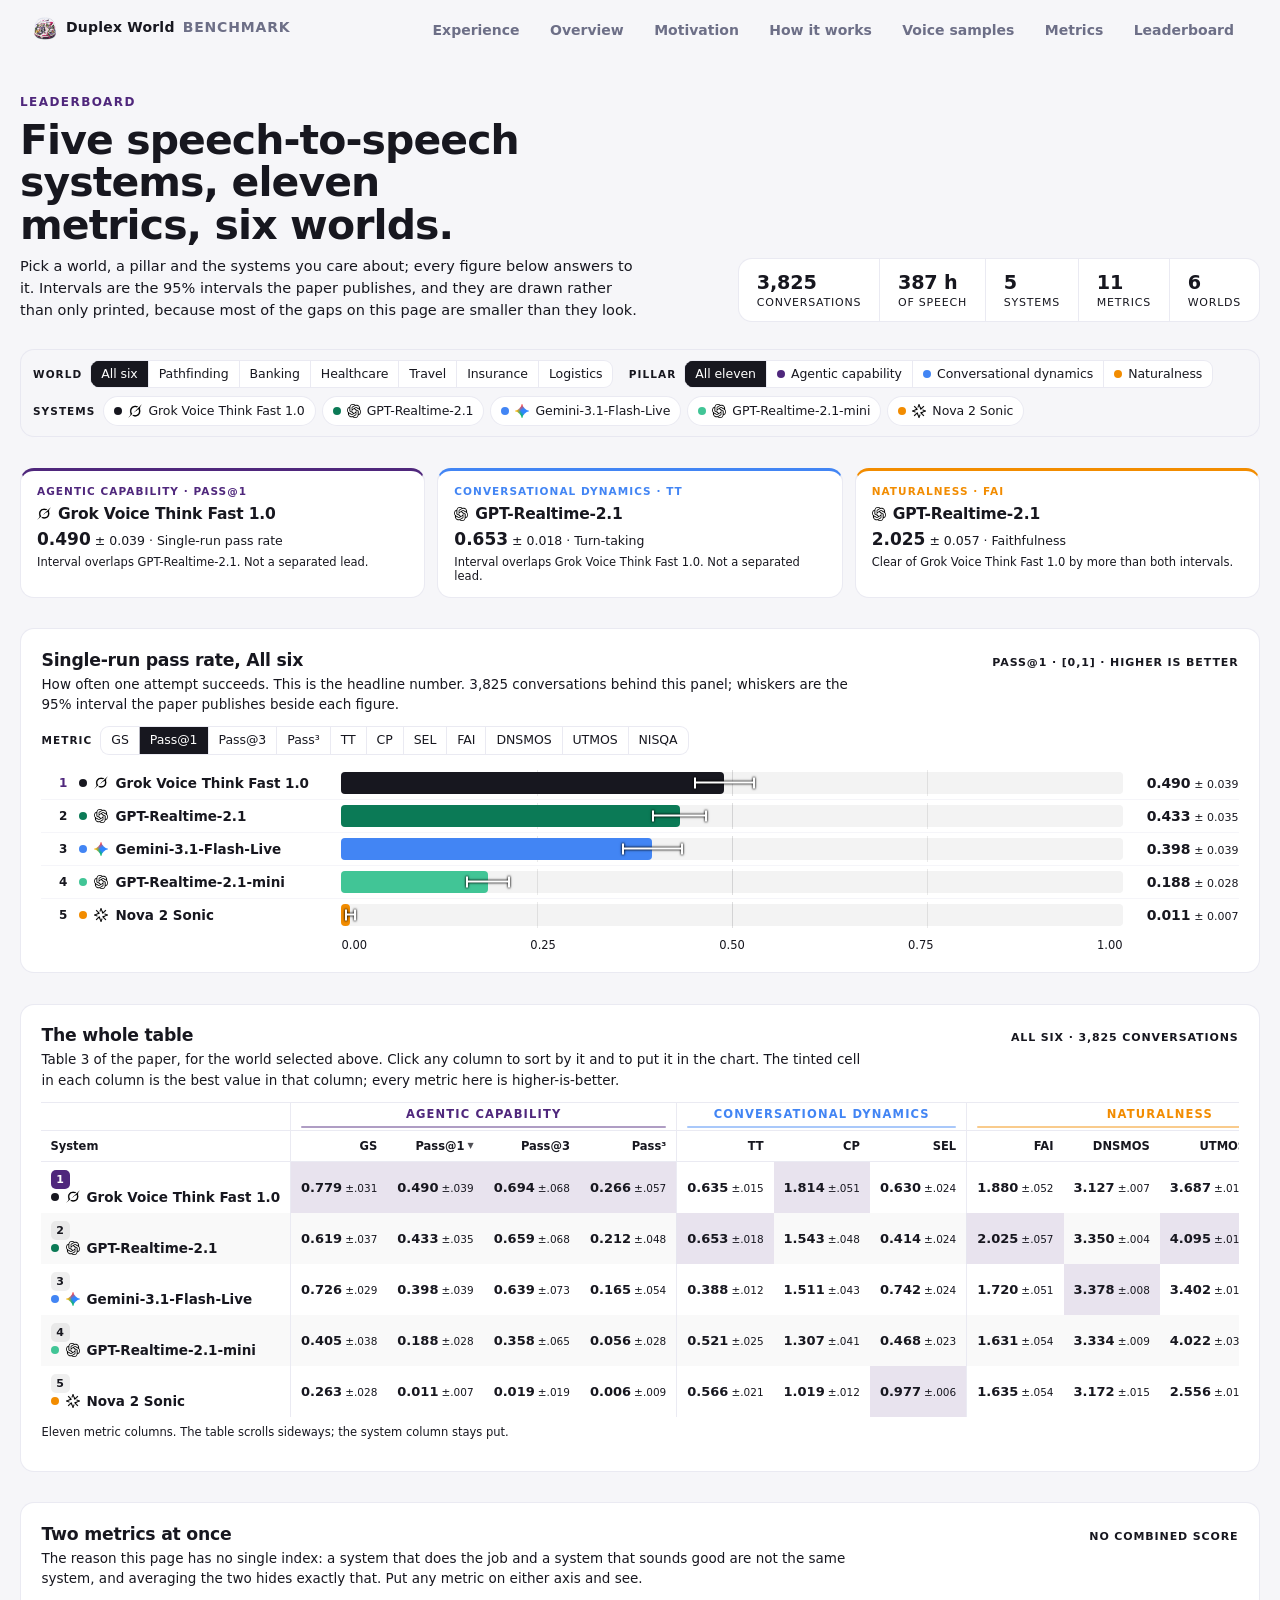
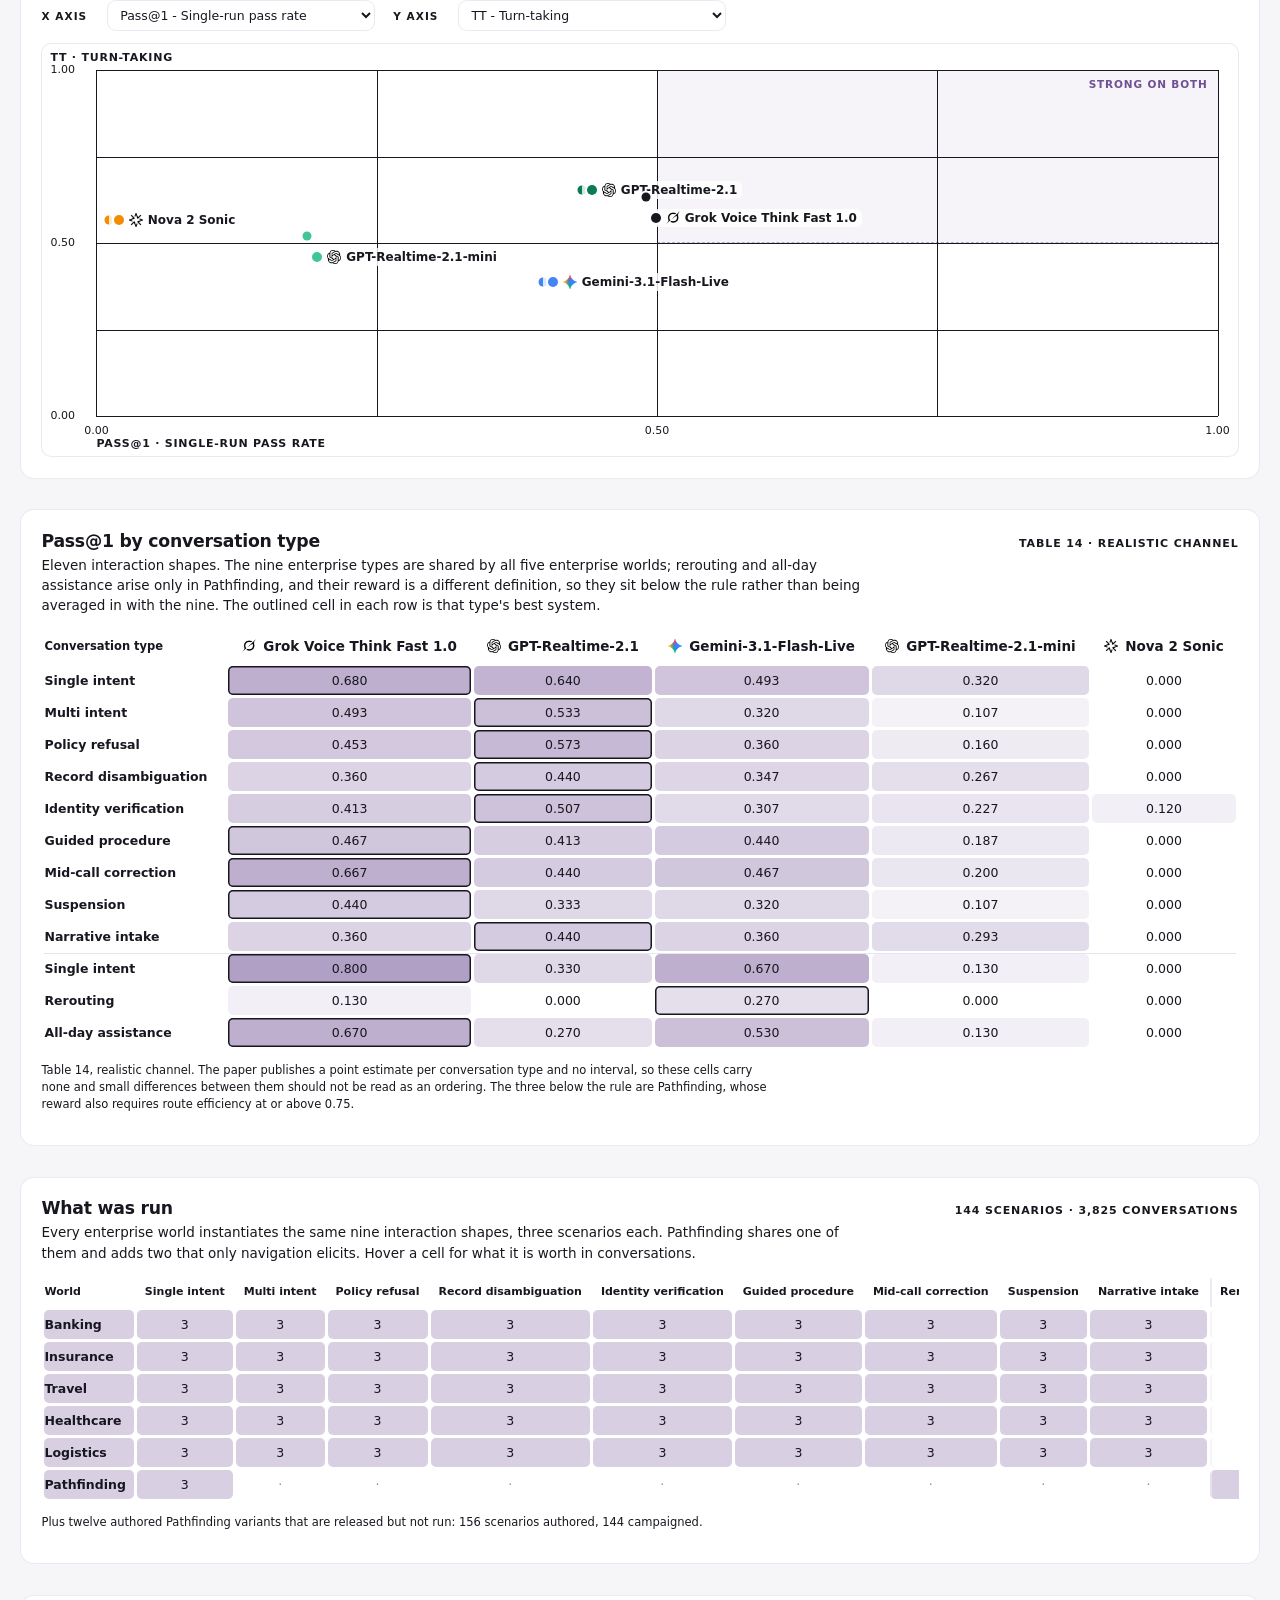
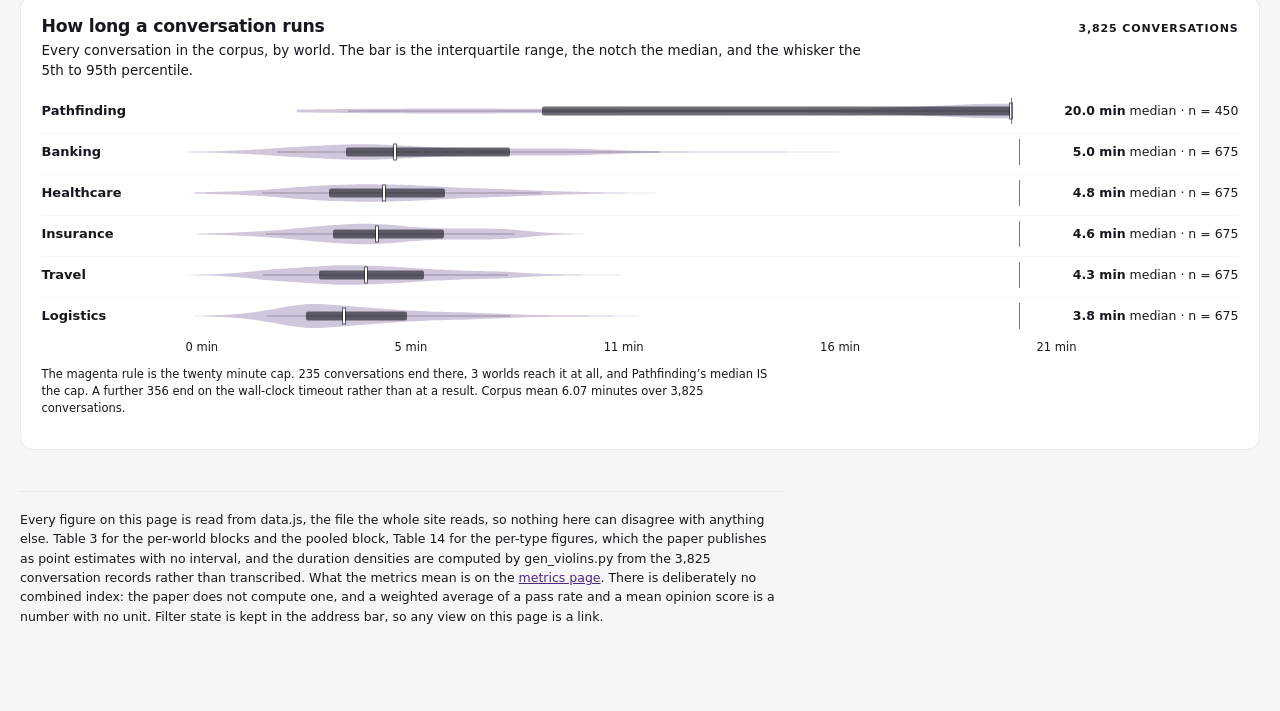
==== leaderboard.html @ eeaeea9d "Add the leaderboard and the motivation page, retire results The leaderboard replaces the results pag" ====
<!doctype html>
<html lang="en" data-theme="light">
<head>
<meta charset="utf-8">
<meta name="viewport" content="width=device-width,initial-scale=1,viewport-fit=cover">
<title>Leaderboard - DuplexWorld</title>
<meta name="description" content="Five commercial speech-to-speech systems across eleven metrics and six worlds, filterable by world, by metric pillar and by system. Every figure is Table 3 of the DuplexWorld paper.">
<link rel="icon" href="img/favicon.svg" type="image/svg+xml">
<link rel="icon" href="img/icon-32.png" sizes="32x32" type="image/png">
<link rel="apple-touch-icon" href="img/icon-180.png">
<link rel="manifest" href="site.webmanifest">
<meta name="theme-color" content="#17171f">
<meta property="og:type" content="website">
<meta property="og:site_name" content="DuplexWorld">
<meta property="og:title" content="Leaderboard - DuplexWorld">
<meta property="og:description" content="Five speech-to-speech systems, eleven metrics, six worlds. Filter by world, pillar and system.">
<meta property="og:image" content="img/og-card.png">
<meta name="twitter:card" content="summary_large_image">
<meta name="twitter:image" content="img/og-card.png">
<link rel="stylesheet" href="world.css">
<link rel="stylesheet" href="alt-split.css">
<style>
/* THIS PAGE ONLY.
   =====================================================================================
   Every other page on this site is a scroll flight: it decides what you look at and in
   what order, because it is making an argument. A leaderboard is the opposite job. The
   reader arrives with a question - which system is best at the thing I care about, in the
   world I care about - and the page's whole job is to let them ask it and get out.

   So: no film, no pinned panels, no scroll-driven anything. An ordinary document, one
   control strip, and four figures that all answer to it.

   The visual language is a hairline-and-surface one rather than the flight pages' full
   bleed: every figure sits in its own bordered card on the page ground, numbers are
   tabular throughout, and rules are 1px at low alpha. Colours and type come from the
   shared tokens, so it cannot drift from the rest of the site, and every number comes from
   data.js, which is the file the results page reads. There is no second copy of Table 3. */

body.fw-lb { margin: 0; background: var(--bg-base); color: var(--ink); }
.lb {
  --lb-hair: color-mix(in srgb, var(--line) 78%, transparent);
  --lb-surf: var(--paper);
  --lb-r: 14px;
  max-width: min(1600px, calc(100vw - 40px));
  margin: 0 auto;
  padding: calc(var(--topbar-h, 64px) + clamp(18px, 3.4vh, 40px)) 0 clamp(40px, 8vh, 96px);
  box-sizing: border-box;
  font-variant-numeric: tabular-nums;
}
.lb-sec { margin-top: clamp(22px, 3.4vh, 40px); }

/* ---------------------------------------------------------------- masthead */
.lb-mast { display: grid; grid-template-columns: minmax(0, 1fr) auto; gap: clamp(20px, 3vw, 56px); align-items: end; }
.lb-eyebrow {
  font-size: 12px; font-weight: 700; letter-spacing: .12em; text-transform: uppercase;
  color: var(--accent); margin: 0 0 10px;
}
.lb h1 {
  margin: 0 0 10px; font-size: clamp(28px, 3.2vw, 46px); line-height: 1.04;
  letter-spacing: -0.022em; text-wrap: balance;
}
.lb-sub { margin: 0; max-width: 68ch; color: var(--ink-2); font-size: clamp(14.5px, 1vw, 16.5px); line-height: 1.5; }
/* The corpus, stated once, in the shape a spec sheet states it. It is the first thing a
   reader wants to know about a leaderboard and the last thing they should have to hunt for. */
.lb-stats { display: flex; gap: 0; border: 1px solid var(--lb-hair); border-radius: var(--lb-r);
  background: var(--lb-surf); overflow: hidden; }
.lb-stat { padding: 12px clamp(14px, 1.4vw, 22px); min-width: 0; }
.lb-stat + .lb-stat { border-left: 1px solid var(--lb-hair); }
.lb-stat b { display: block; font-size: clamp(17px, 1.5vw, 22px); font-weight: 700; letter-spacing: -0.01em; }
.lb-stat span { display: block; margin-top: 2px; font-size: 11px; letter-spacing: .07em;
  text-transform: uppercase; color: var(--ink-3); white-space: nowrap; }

/* ---------------------------------------------------------------- the control strip */
.lb-bar {
  position: sticky; top: var(--topbar-h, 64px); z-index: 20;
  margin: clamp(18px, 3vh, 30px) 0 0;
  padding: 10px 12px;
  background: color-mix(in srgb, var(--bg-base) 92%, transparent);
  backdrop-filter: saturate(1.4) blur(10px);
  -webkit-backdrop-filter: saturate(1.4) blur(10px);
  border: 1px solid var(--lb-hair); border-radius: var(--lb-r);
  display: flex; flex-wrap: wrap; gap: 8px clamp(10px, 1.2vw, 20px); align-items: center;
}
.lb-grp { display: flex; align-items: center; gap: 6px; flex-wrap: wrap; min-width: 0; }
.lb-k {
  font-size: 10.5px; font-weight: 700; letter-spacing: .1em; text-transform: uppercase;
  color: var(--ink-3); white-space: nowrap; padding-right: 2px;
}
/* A SEGMENTED control, not loose pills. The options in a group are mutually exclusive, and
   a row of separate rounded pills says the opposite - it says any number of them can be on
   at once, which is exactly what the system group beside them does mean. One shared track
   with hairline dividers keeps the two kinds of control visibly different. */
.lb-seg { display: inline-flex; border: 1px solid var(--lb-hair); border-radius: 9px;
  background: var(--lb-surf); overflow: hidden; }
.lb-seg .lb-chip { border: 0; border-radius: 0; background: none; }
.lb-seg .lb-chip + .lb-chip { border-left: 1px solid var(--lb-hair); }
.lb-chip {
  font: inherit; font-size: 12.5px; line-height: 1; letter-spacing: -0.005em;
  padding: 7px 10px; cursor: pointer;
  border: 1px solid var(--lb-hair); border-radius: 999px;
  background: var(--lb-surf); color: var(--ink-2);
  display: inline-flex; align-items: center; gap: 6px; white-space: nowrap;
  transition: background .12s, color .12s, border-color .12s;
}
.lb-chip:hover { color: var(--ink); background: color-mix(in srgb, var(--accent) 7%, var(--lb-surf)); }
.lb-chip:focus-visible { outline: 2px solid var(--accent); outline-offset: 1px; z-index: 1; }
.lb-chip.is-on { background: var(--ink); color: #fff; }
.lb-seg .lb-chip.is-on { box-shadow: inset 0 0 0 1px var(--ink); }
/* A system chip that is switched OFF is excluded from every figure on the page, so it says
   so: struck through rather than merely pale. Pale alone read as disabled, and a reader
   cannot tell a control they may not use from one they have already used. */
.lb-chip.is-off { opacity: .45; text-decoration: line-through; }
/* EVERY vendor mark on this page, wherever it appears. Written twice as a list of the
   places a mark is used, and both times it missed one - a 110px OpenAI logo beside a 20px
   bar, then the same logo over the scatter plot. The only images inside `.lb` are vendor
   marks, so the rule matches them all and cannot fall behind the markup again. */
.lb img { width: 14px; height: 14px; object-fit: contain; flex: 0 0 auto; }
.lb-dot { width: 8px; height: 8px; border-radius: 50%; flex: 0 0 auto; }
.lb-sel {
  font: inherit; font-size: 12.5px; padding: 6px 8px; border-radius: 9px;
  border: 1px solid var(--lb-hair); background: var(--lb-surf); color: var(--ink);
}
.lb-sel:focus-visible { outline: 2px solid var(--accent); outline-offset: 1px; }

/* ---------------------------------------------------------------- cards */
.lb-card {
  border: 1px solid var(--lb-hair); border-radius: var(--lb-r); background: var(--lb-surf);
  padding: clamp(14px, 1.6vw, 22px);
}
.lb-head { display: flex; align-items: baseline; justify-content: space-between; gap: 16px; flex-wrap: wrap; margin-bottom: 4px; }
.lb h2 { margin: 0; font-size: clamp(16px, 1.35vw, 21px); letter-spacing: -0.014em; }
.lb-tag { font-size: 11px; font-weight: 700; letter-spacing: .08em; text-transform: uppercase; color: var(--ink-3); }
.lb-note { margin: 0 0 12px; color: var(--ink-2); font-size: 13.5px; line-height: 1.5; max-width: 96ch; }

/* ---------------------------------------------------------------- the three leaders */
.lb-leads { display: grid; grid-template-columns: repeat(auto-fit, minmax(240px, 1fr)); gap: 12px; }
.lb-lead { border: 1px solid var(--lb-hair); border-radius: var(--lb-r); background: var(--lb-surf);
  padding: 14px 16px; border-top: 3px solid var(--lb-tint, var(--accent)); }
.lb-lead-k { font-size: 10.5px; font-weight: 700; letter-spacing: .1em; text-transform: uppercase; color: var(--lb-tint, var(--ink-3)); }
.lb-lead-n { display: flex; align-items: center; gap: 7px; margin-top: 8px; font-size: 15.5px; font-weight: 700; letter-spacing: -0.012em; }
.lb-lead-v { margin-top: 6px; font-size: 12.5px; color: var(--ink-2); }
.lb-lead-v b { font-size: 17px; color: var(--ink); }
.lb-lead-tie { margin-top: 6px; font-size: 11.5px; color: var(--ink-3); }

/* ---------------------------------------------------------------- the headline chart */
.lb-bars { display: flex; flex-direction: column; margin-top: 12px; position: relative; }
.lb-row { display: grid; grid-template-columns: 26px minmax(150px, 250px) 1fr minmax(104px, auto);
  gap: 12px; align-items: center; padding: 5px 0; position: relative; }
.lb-row + .lb-row { border-top: 1px solid color-mix(in srgb, var(--line) 40%, transparent); }
.lb-rk { font-size: 12px; font-weight: 700; color: var(--ink-3); text-align: right; }
.lb-row.is-first .lb-rk { color: var(--accent); }
.lb-name { display: flex; align-items: center; gap: 7px; font-size: 13.5px; font-weight: 600; min-width: 0; }
.lb-name span { overflow: hidden; text-overflow: ellipsis; white-space: nowrap; }
.lb-track { position: relative; height: 22px; border-radius: 4px;
  background: color-mix(in srgb, var(--ink) 5%, transparent); overflow: visible; }
/* Quarter gridlines behind the bars. A bar chart with no rule behind it is read by its
   labels alone, and the axis under it is five viewport-widths from the shortest bar. */
.lb-track::before, .lb-track::after {
  content: ''; position: absolute; top: -2px; bottom: -2px; width: 1px;
  background: color-mix(in srgb, var(--ink) 9%, transparent);
}
.lb-track::before { left: 25%; }
.lb-track::after { left: 75%; }
.lb-mid { position: absolute; top: -2px; bottom: -2px; left: 50%; width: 1px;
  background: color-mix(in srgb, var(--ink) 14%, transparent); }
.lb-fill { position: absolute; inset: 0 auto 0 0; border-radius: 4px;
  transition: width .32s cubic-bezier(.3,.7,.3,1); }
/* The interval, drawn as a whisker over the end of the bar rather than printed beside it.
   A number with a plus-or-minus after it is read as one number; a bar that visibly overlaps
   its neighbour's whisker is read as the tie it is.
   The whisker straddles the bar end, so half of it lands on the fill and half on the empty
   track, and one flat colour cannot be seen against both: mid-grey vanished into the black
   Grok bar at one end and into the pale track at the other. `difference` was the next
   attempt and it works, but it inverts hue as well as value - pink over the green bar,
   orange over the blue one, which reads as a fourth colour on a page where colour already
   means which system. White with a hard dark edge instead. */
.lb-ci { position: absolute; top: 50%; height: 11px; z-index: 2; transform: translateY(-50%);
  border-left: 2px solid #fff; border-right: 2px solid #fff;
  filter: drop-shadow(0 0 .8px rgba(0,0,0,.92)) drop-shadow(0 0 .8px rgba(0,0,0,.5)); }
.lb-ci::before { content: ''; position: absolute; top: 50%; left: 0; right: 0; height: 2px;
  background: #fff; transform: translateY(-50%); }
.lb-val { font-size: 14px; font-weight: 700; text-align: right; letter-spacing: -0.01em; }
.lb-val small { font-weight: 500; color: var(--ink-3); font-size: 11px; margin-left: 4px; letter-spacing: 0; }
.lb-axis { display: grid; grid-template-columns: 26px minmax(150px, 250px) 1fr minmax(104px, auto);
  gap: 12px; color: var(--ink-3); font-size: 11.5px; margin-top: 7px; }
.lb-axis-t { grid-column: 3; display: flex; justify-content: space-between; }

/* ---------------------------------------------------------------- the table */
.lb-tblwrap { overflow-x: auto; margin-top: 12px; border-top: 1px solid var(--lb-hair); }
table.lb-tbl { border-collapse: separate; border-spacing: 0; width: 100%; font-size: 13px; }
.lb-tbl th, .lb-tbl td { padding: 8px 10px; text-align: right; white-space: nowrap; }
/* The system column stays put while the eleven metrics scroll under it. Without this the
   reader loses which row they are reading four columns in, which on an eleven-column table
   is most of it. */
.lb-tbl th:first-child, .lb-tbl td:first-child {
  text-align: left; position: sticky; left: 0; background: var(--lb-surf); z-index: 2;
  box-shadow: 1px 0 0 var(--lb-hair);
}
/* The head is NOT sticky. It would have to stick below the topbar and the filter strip,
   and the filter strip's height changes with the window - two sticky things measured
   against a third that moves. The table is five rows: the head is on screen for all of
   them anyway, and the column that genuinely needs pinning is the system name, which is
   pinned horizontally above. */
.lb-tbl thead th { background: var(--lb-surf);
  border-bottom: 1px solid var(--lb-hair); font-size: 11.5px; font-weight: 700; }
.lb-grouphead th {
  font-size: 10.5px; letter-spacing: .1em; text-transform: uppercase; font-weight: 700;
  padding: 4px 10px 2px; text-align: center; border-bottom: 0;
}
.lb-grouphead th span { display: block; height: 2px; border-radius: 2px; margin-top: 5px; }
.lb-tbl tbody tr:nth-child(even) td { background: color-mix(in srgb, var(--ink) 2.5%, transparent); }
.lb-tbl tbody tr:nth-child(even) td:first-child { background: color-mix(in srgb, var(--ink) 2.5%, var(--lb-surf)); }
.lb-tbl tbody tr:hover td { background: color-mix(in srgb, var(--accent) 7%, transparent); }
.lb-tbl tbody tr:hover td:first-child { background: color-mix(in srgb, var(--accent) 7%, var(--lb-surf)); }
/* A hairline where one pillar ends and the next begins. Eleven columns of numbers with no
   break in them is one block, and the three pillars are the whole organising idea. */
td.lb-edge, th.lb-edge { border-left: 1px solid var(--lb-hair); }
.lb-sort {
  font: inherit; font-size: 11.5px; font-weight: 700; background: none; border: 0; padding: 0;
  cursor: pointer; color: var(--ink-2); display: inline-flex; align-items: center; gap: 3px;
}
.lb-sort:hover { color: var(--ink); }
.lb-sort:focus-visible { outline: 2px solid var(--accent); outline-offset: 2px; }
.lb-sort.is-sorted { color: var(--ink); }
.lb-sort .lb-arr { font-size: 8px; opacity: .75; }
.lb-cell b { font-weight: 600; }
.lb-cell i { font-style: normal; color: var(--ink-3); font-size: 10.5px; margin-left: 3px; }
/* Best in column. A tint, not a bold: eleven bolded cells scattered through a table read as
   emphasis rather than as a ranking, and three of the five systems lead at least one column. */
td.is-best { background: color-mix(in srgb, var(--accent) 13%, transparent) !important; }
td.is-best b { font-weight: 700; }
.lb-rk-cell { display: inline-flex; align-items: center; justify-content: center;
  width: 19px; height: 19px; border-radius: 5px; margin-right: 9px; font-size: 11px; font-weight: 700;
  background: color-mix(in srgb, var(--ink) 7%, transparent); color: var(--ink-2); }
tr.is-first .lb-rk-cell { background: var(--accent); color: #fff; }
.lb-scrollhint { font-size: 11.5px; color: var(--ink-3); margin-top: 8px; }

/* ---------------------------------------------------------------- the trade-off plot */
.lb-plotwrap { margin-top: 12px; }
.lb-plot { position: relative; border: 1px solid var(--lb-hair); border-radius: 10px;
  background: var(--lb-surf); height: clamp(330px, 46vh, 470px); overflow: hidden; }
/* The corner both metrics agree is good. Named rather than merely tinted, because a tinted
   corner with no label is decoration and a reader is entitled to know which way is up. */
.lb-quad { position: absolute; background: color-mix(in srgb, var(--accent) 5%, transparent);
  border-left: 1px dashed color-mix(in srgb, var(--accent) 35%, transparent);
  border-bottom: 1px dashed color-mix(in srgb, var(--accent) 35%, transparent); }
.lb-quad-l { position: absolute; font-size: 10.5px; font-weight: 700; letter-spacing: .08em;
  text-transform: uppercase; color: color-mix(in srgb, var(--accent) 80%, transparent); }
.lb-pt { position: absolute; transform: translate(0, -50%); display: flex; align-items: center; gap: 5px;
  font-size: 12px; font-weight: 600; white-space: nowrap; padding: 2px 5px; border-radius: 6px;
  background: color-mix(in srgb, var(--lb-surf) 82%, transparent); }
.lb-pt .lb-dot { width: 10px; height: 10px; box-shadow: 0 0 0 2px var(--lb-surf); }
.lb-gridline { position: absolute; border-color: color-mix(in srgb, var(--ink) 8%, transparent); }
.lb-axlab { position: absolute; color: var(--ink-3); font-size: 11px; }
.lb-axname { position: absolute; color: var(--ink-2); font-size: 11px; font-weight: 700;
  letter-spacing: .07em; text-transform: uppercase; }

/* ---------------------------------------------------------------- by conversation type */
.lb-heat { overflow-x: auto; margin-top: 12px; }
table.lb-ht { border-collapse: separate; border-spacing: 3px; font-size: 12.5px; width: 100%; }
.lb-ht th, .lb-ht td { padding: 7px 8px; text-align: center; white-space: nowrap; }
.lb-ht th:first-child, .lb-ht td:first-child { text-align: left; font-weight: 600; padding-left: 0; }
.lb-ht thead th { font-size: 11.5px; color: var(--ink-2); font-weight: 700; padding-bottom: 9px; }
.lb-ht td { border-radius: 5px; }
.lb-ht td.is-rowbest { box-shadow: inset 0 0 0 1.5px var(--ink); }
.lb-ht tr.lb-ht-split td { border-top: 0; }
.lb-ht tr.lb-ht-split { box-shadow: 0 -1px 0 var(--line); }
.lb-cap { color: var(--ink-3); font-size: 11.5px; margin-top: 12px; max-width: 100ch; line-height: 1.5; }


/* ---------------------------------------------------------------- composition */
table.lb-mx { border-collapse: separate; border-spacing: 3px; font-size: 12.5px; width: 100%; }
.lb-mx th, .lb-mx td { padding: 7px 8px; text-align: center; white-space: nowrap; }
.lb-mx th:first-child, .lb-mx td:first-child { text-align: left; font-weight: 600; padding-left: 0; }
.lb-mx thead th { font-size: 11px; color: var(--ink-2); font-weight: 700; vertical-align: bottom;
  padding-bottom: 9px; }
.lb-mx td { border-radius: 5px; background: color-mix(in srgb, var(--accent) 22%, transparent); }
.lb-mx td.is-zero { background: none; color: var(--ink-3); opacity: .5; }
.lb-mx th.lb-mx-split, .lb-mx td.lb-mx-split { border-left: 2px solid var(--lb-hair); }
.lb-mx tfoot td { background: none; font-weight: 700; padding-top: 10px; }

/* ---------------------------------------------------------------- durations */
.lb-vio { display: flex; flex-direction: column; gap: 4px; margin-top: 12px; }
.lb-vio-row { display: grid; grid-template-columns: minmax(96px, 132px) 1fr minmax(150px, auto);
  gap: 12px; align-items: center; padding: 5px 0; }
.lb-vio-row + .lb-vio-row { border-top: 1px solid color-mix(in srgb, var(--line) 40%, transparent); }
.lb-vio-row.is-on { background: color-mix(in srgb, var(--accent) 6%, transparent); border-radius: 8px; }
.lb-vio-k { font-size: 13px; font-weight: 600; }
.lb-vio-track { position: relative; height: 26px; overflow: hidden; }
/* The density itself, drawn as an area rather than a box: a box says "these are the
   quartiles" and a distribution that piles up against a cap does not look like a box.
   WIDTH AND HEIGHT EXPLICITLY. An <svg> carrying a viewBox is a replaced element with an
   intrinsic aspect ratio, and a ratio beats a bottom offset: `position:absolute; inset:0`
   alone left it 121px tall inside a 26px track, so six densities were drawn on top of each
   other across the whole card. */
.lb-vio-dens { position: absolute; left: 0; top: 0; width: 100%; height: 100%; }
.lb-vio-iqr { position: absolute; top: 50%; height: 9px; transform: translateY(-50%);
  border-radius: 2px; background: color-mix(in srgb, var(--ink) 62%, transparent); }
.lb-vio-w { position: absolute; top: 50%; height: 1px; transform: translateY(-50%);
  background: color-mix(in srgb, var(--ink) 32%, transparent); }
.lb-vio-med { position: absolute; top: 50%; width: 2px; height: 15px; transform: translate(-50%, -50%);
  background: #fff; box-shadow: 0 0 0 1px color-mix(in srgb, var(--ink) 65%, transparent); }
.lb-vio-cap { position: absolute; top: -3px; bottom: -3px; width: 1px;
  background: color-mix(in srgb, var(--mag) 70%, transparent); }
.lb-vio-caplab { position: absolute; top: -15px; font-size: 10px; letter-spacing: .06em;
  text-transform: uppercase; color: var(--mag); transform: translateX(-50%); white-space: nowrap; }
.lb-vio-v { font-size: 12.5px; color: var(--ink-2); text-align: right; }
.lb-vio-v b { color: var(--ink); }
.lb-vio-axis { display: grid; grid-template-columns: minmax(96px, 132px) 1fr minmax(150px, auto);
  gap: 12px; margin-top: 6px; font-size: 11.5px; color: var(--ink-3); }
.lb-vio-axis-t { grid-column: 2; display: flex; justify-content: space-between; }
@media (max-width: 860px) {
  .lb-vio-row, .lb-vio-axis { grid-template-columns: minmax(74px, 1fr) 2fr minmax(110px, auto); }
}

.lb-foot { margin-top: clamp(26px, 4.5vh, 48px); padding-top: 18px; border-top: 1px solid var(--lb-hair);
  color: var(--ink-3); font-size: 12.5px; max-width: 96ch; line-height: 1.55; }
.lb-foot a { color: var(--accent); }
.lb-empty { padding: 26px 4px; color: var(--ink-3); font-size: 14px; }

@media (max-width: 1040px) {
  .lb-mast { grid-template-columns: minmax(0, 1fr); }
  .lb-stats { overflow-x: auto; }
}
@media (max-width: 860px) {
  .lb-row, .lb-axis { grid-template-columns: 20px minmax(96px, 1fr) 2fr minmax(84px, auto); }
  .lb-axis-t { grid-column: 3; }
  .lb-bar { position: static; backdrop-filter: none; -webkit-backdrop-filter: none; }
}
@media (prefers-reduced-motion: reduce) { .lb-fill { transition: none; } }
</style>
</head>
<body class="fw-lb">

<a class="fw-skip" href="#lb">Skip to the leaderboard</a>

<header class="topbar" data-nav-host>
  <a class="wordmark" href="index.html"><img class="wordmark-logo" src="img/hero.webp" alt="">Duplex&nbsp;World <span class="sub">benchmark</span></a>
<nav class="fw-nav" aria-label="Sections">
  <a class="fw-nav-item" href="index.html">Experience</a>
  <a class="fw-nav-item" href="index.html#overview">Overview</a>
  <a class="fw-nav-item" href="motivation.html">Motivation</a>
  <a class="fw-nav-item" href="setup.html">How it works</a>
  <a class="fw-nav-item" href="samples.html">Voice samples</a>
  <a class="fw-nav-item" href="metrics.html">Metrics</a>
  <a class="fw-nav-item" href="leaderboard.html" aria-current="page">Leaderboard</a>
</nav>
</header>

<main id="lb" class="lb">

  <div class="lb-mast">
    <div>
      <p class="lb-eyebrow">Leaderboard</p>
      <h1>Five speech-to-speech systems, eleven metrics, six worlds.</h1>
      <p class="lb-sub">Pick a world, a pillar and the systems you care about; every figure
        below answers to it. Intervals are the 95% intervals the paper publishes, and they
        are drawn rather than only printed, because most of the gaps on this page are
        smaller than they look.</p>
    </div>
    <div class="lb-stats">
      <div class="lb-stat"><b>3,825</b><span>Conversations</span></div>
      <div class="lb-stat"><b>387 h</b><span>Of speech</span></div>
      <div class="lb-stat"><b>5</b><span>Systems</span></div>
      <div class="lb-stat"><b>11</b><span>Metrics</span></div>
      <div class="lb-stat"><b>6</b><span>Worlds</span></div>
    </div>
  </div>

  <div class="lb-bar" id="lb-bar" role="group" aria-label="Filters"></div>

  <section class="lb-sec">
    <div class="lb-leads" id="lb-leads"></div>
  </section>

  <section class="lb-sec lb-card">
    <div class="lb-head">
      <h2 id="lb-chart-h">One metric, five systems</h2>
      <span class="lb-tag" id="lb-chart-tag"></span>
    </div>
    <p class="lb-note" id="lb-chart-note"></p>
    <div class="lb-grp" id="lb-metrics" role="group" aria-label="Metric"></div>
    <div class="lb-bars" id="lb-bars"></div>
    <div class="lb-axis" id="lb-axis"></div>
  </section>

  <section class="lb-sec lb-card">
    <div class="lb-head">
      <h2>The whole table</h2>
      <span class="lb-tag" id="lb-tbl-tag"></span>
    </div>
    <p class="lb-note">Table 3 of the paper, for the world selected above. Click any column
      to sort by it and to put it in the chart. The tinted cell in each column is the best
      value in that column; every metric here is higher-is-better.</p>
    <div class="lb-tblwrap" id="lb-tbl"></div>
    <p class="lb-scrollhint">Eleven metric columns. The table scrolls sideways; the system
      column stays put.</p>
  </section>

  <section class="lb-sec lb-card">
    <div class="lb-head">
      <h2>Two metrics at once</h2>
      <span class="lb-tag">No combined score</span>
    </div>
    <p class="lb-note">The reason this page has no single index: a system that does the job
      and a system that sounds good are not the same system, and averaging the two hides
      exactly that. Put any metric on either axis and see.</p>
    <div class="lb-grp" style="gap:6px 18px">
      <span class="lb-k">X axis</span><span id="lb-xsel"></span>
      <span class="lb-k">Y axis</span><span id="lb-ysel"></span>
    </div>
    <div class="lb-plotwrap"><div class="lb-plot" id="lb-plot"></div></div>
  </section>

  <section class="lb-sec lb-card">
    <div class="lb-head">
      <h2>Pass@1 by conversation type</h2>
      <span class="lb-tag">Table 14 · realistic channel</span>
    </div>
    <p class="lb-note">Eleven interaction shapes. The nine enterprise types are shared by all
      five enterprise worlds; rerouting and all-day assistance arise only in Pathfinding, and
      their reward is a different definition, so they sit below the rule rather than being
      averaged in with the nine. The outlined cell in each row is that type's best system.</p>
    <div class="lb-heat" id="lb-heat"></div>
    <p class="lb-cap" id="lb-heat-cap"></p>
  </section>

  <section class="lb-sec lb-card">
    <div class="lb-head">
      <h2>What was run</h2>
      <span class="lb-tag" id="lb-mx-tag"></span>
    </div>
    <p class="lb-note">Every enterprise world instantiates the same nine interaction shapes,
      three scenarios each. Pathfinding shares one of them and adds two that only navigation
      elicits. Hover a cell for what it is worth in conversations.</p>
    <div class="lb-heat" id="lb-mx"></div>
    <p class="lb-cap">Plus twelve authored Pathfinding variants that are released but not
      run: 156 scenarios authored, 144 campaigned.</p>
  </section>

  <section class="lb-sec lb-card">
    <div class="lb-head">
      <h2>How long a conversation runs</h2>
      <span class="lb-tag">3,825 conversations</span>
    </div>
    <p class="lb-note" id="lb-vio-note">Every conversation in the corpus, by world. The bar is
      the interquartile range, the notch the median, and the whisker the 5th to 95th
      percentile.</p>
    <div id="lb-vio"></div>
    <p class="lb-cap" id="lb-vio-cap"></p>
  </section>

  <p class="lb-foot">Every figure on this page is read from data.js, the file the whole site
    reads, so nothing here can disagree with anything else. Table 3 for the per-world blocks
    and the pooled block, Table 14 for the per-type figures, which the paper publishes as
    point estimates with no interval, and the duration densities are computed by gen_violins.py
    from the 3,825 conversation records rather than transcribed. What the metrics mean is on the
    <a href="metrics.html">metrics page</a>. There is deliberately no combined index: the paper
    does not compute one, and a weighted average of a pass rate and a mean opinion score is a
    number with no unit. Filter state is kept in the address bar, so any view on this page is
    a link.</p>
</main>

<script src="data.js"></script>
<script>
(function () {
  'use strict';

  /* ---------------------------------------------------------------- the data
     Column order is Table 3's, and PILLARS names it. Nothing here re-types a number: the
     eleven metrics are described once, against the index of the column they read. */
  var COLS = [
    { i: 0,  sym: 'GS',     full: 'Goal state',              pillar: 0, lo: 0, hi: 1,
      says: 'Did the world end up the way the task asked, whatever was said on the way.' },
    { i: 1,  sym: 'Pass@1', full: 'Single-run pass rate',    pillar: 0, lo: 0, hi: 1,
      says: 'How often one attempt succeeds. This is the headline number.' },
    { i: 2,  sym: 'Pass@3', full: 'Any of three',            pillar: 0, lo: 0, hi: 1,
      says: 'At least one success in three independent attempts.' },
    { i: 3,  sym: 'Pass³', full: 'All of three',            pillar: 0, lo: 0, hi: 1,
      says: 'All three attempts succeed. The reliability question, and where systems separate.' },
    { i: 4,  sym: 'TT',     full: 'Turn-taking',             pillar: 1, lo: 0, hi: 1,
      says: 'Who held the channel, who yielded, and how often the two talked over each other.' },
    { i: 5,  sym: 'CP',     full: 'Conversation progression', pillar: 1, lo: 1, hi: 3,
      says: 'Whether each turn moved the task forward rather than circling.' },
    { i: 6,  sym: 'SEL',    full: 'Selectivity',             pillar: 1, lo: 0, hi: 1,
      says: 'Whether the agent ignored what was not addressed to it.' },
    { i: 7,  sym: 'FAI',    full: 'Faithfulness',            pillar: 2, lo: 1, hi: 3,
      says: 'Whether what the agent said was true of the world it was acting in.' },
    { i: 8,  sym: 'DNSMOS', full: 'Speech quality (DNSMOS)', pillar: 2, lo: 1, hi: 5,
      says: 'A predicted mean opinion score for the audio.' },
    { i: 9,  sym: 'UTMOS',  full: 'Speech quality (UTMOS)',  pillar: 2, lo: 1, hi: 5,
      says: 'A second, independently trained MOS predictor.' },
    { i: 10, sym: 'NISQA',  full: 'Speech quality (NISQA)',  pillar: 2, lo: 1, hi: 5,
      says: 'A third MOS predictor, on a different training set again.' },
  ];
  // One headline metric per pillar, for the three leader cards. Pass@1 because the paper
  // calls it the headline number, turn-taking because it is the thing a duplex benchmark
  // exists to measure, and faithfulness because the MOS predictors disagree with each other.
  var PILL = [
    { name: 'Agentic capability',      tint: 'var(--pillar-agentic)',  head: 1 },
    { name: 'Conversational dynamics', tint: 'var(--pillar-dynamics)', head: 4 },
    { name: 'Naturalness',             tint: 'var(--pillar-natural)',  head: 7 },
  ];
  var WORLDS = [
    { slug: 'pooled',      label: 'All six',     rows: window.T3_POOLED },
    { slug: 'pathfinding', label: 'Pathfinding', rows: window.T3_PATHFINDING },
    { slug: 'banking',     label: 'Banking',     rows: window.T3_BANKING },
    { slug: 'healthcare',  label: 'Healthcare',  rows: window.T3_HEALTHCARE },
    { slug: 'travel',      label: 'Travel',      rows: window.T3_TRAVEL },
    { slug: 'insurance',   label: 'Insurance',   rows: window.T3_INSURANCE },
    { slug: 'logistics',   label: 'Logistics',   rows: window.T3_LOGISTICS },
  ];
  // Cell counts, so a figure can say what it is over instead of leaving the reader to
  // assume. Five systems by three runs, and Pathfinding is run in two acoustic channels.
  var CELLS = { pooled: '3,825 conversations', pathfinding: '450 conversations',
                banking: '675 conversations', healthcare: '675 conversations',
                travel: '675 conversations', insurance: '675 conversations',
                logistics: '675 conversations' };

  var ICONS = { openai: 'img/icons/openai.webp', gemini: 'img/icons/gemini.webp',
                grok: 'img/icons/grok.webp', nova: 'img/icons/nova.webp' };
  function vendorOf(name) {
    var n = String(name).toLowerCase();
    if (/nova|sonic/.test(n)) return 'nova';
    if (/gemini|flash-live/.test(n)) return 'gemini';
    if (/grok|think fast/.test(n)) return 'grok';
    return 'openai';
  }
  function tintOf(name) {
    var n = String(name).toLowerCase();
    if (/nova|sonic/.test(n)) return 'var(--sys-nova)';
    if (/gemini|flash-live/.test(n)) return 'var(--sys-gemini)';
    if (/grok|think fast/.test(n)) return 'var(--sys-grok)';
    if (/mini/.test(n)) return 'var(--sys-mini)';
    return 'var(--sys-gpt)';
  }

  /* ---------------------------------------------------------------- state
     Read from and written to the address bar, so a filtered view is a link. Somebody who
     finds that Nova leads selectivity in Logistics should be able to send that, and a
     leaderboard whose state lives only in memory cannot be cited. */
  var state = { world: 'pooled', pillar: -1, off: {}, metric: 1, sort: 1, dir: -1, x: 1, y: 4 };

  function readURL() {
    var q = new URLSearchParams(location.search);
    if (q.get('world') && WORLDS.some(function (w) { return w.slug === q.get('world'); })) {
      state.world = q.get('world');
    }
    var p = parseInt(q.get('pillar'), 10);
    if (p >= 0 && p < PILL.length) state.pillar = p;
    var m = parseInt(q.get('metric'), 10);
    if (m >= 0 && m < COLS.length) { state.metric = m; state.sort = m; }
    var xx = parseInt(q.get('x'), 10); if (xx >= 0 && xx < COLS.length) state.x = xx;
    var yy = parseInt(q.get('y'), 10); if (yy >= 0 && yy < COLS.length) state.y = yy;
    (q.get('off') || '').split(',').filter(Boolean).forEach(function (s) { state.off[s] = true; });
  }
  var urlT = 0;
  function writeURL() {
    // Debounced, and replaceState rather than pushState: clicking through five metrics
    // should not put five entries in the reader's back button.
    clearTimeout(urlT);
    urlT = setTimeout(function () {
      var q = new URLSearchParams();
      if (state.world !== 'pooled') q.set('world', state.world);
      if (state.pillar >= 0) q.set('pillar', String(state.pillar));
      if (state.metric !== 1) q.set('metric', String(state.metric));
      if (state.x !== 1) q.set('x', String(state.x));
      if (state.y !== 4) q.set('y', String(state.y));
      var off = Object.keys(state.off).filter(function (k) { return state.off[k]; });
      if (off.length) q.set('off', off.join(','));
      var s = q.toString();
      history.replaceState(null, '', s ? '?' + s : location.pathname);
    }, 200);
  }

  function world() {
    return WORLDS.filter(function (x) { return x.slug === state.world; })[0] || WORLDS[0];
  }
  function worldRows() {
    return (world().rows || []).filter(function (r) { return !state.off[r.system]; });
  }
  function cols() {
    return state.pillar < 0 ? COLS : COLS.filter(function (c) { return c.pillar === state.pillar; });
  }
  function num(r, ci) { return parseFloat(r.vals[ci][0]); }
  function pm(r, ci) { return parseFloat(r.vals[ci][1]); }

  function el(tag, cls, txt) {
    var e = document.createElement(tag);
    if (cls) e.className = cls;
    if (txt != null) e.textContent = txt;
    return e;
  }
  function mark(system) {
    var im = document.createElement('img');
    im.src = ICONS[vendorOf(system)];
    im.alt = '';
    return im;
  }
  function nameBlock(system) {
    var w = el('span', 'lb-name');
    var d = el('span', 'lb-dot');
    d.style.background = tintOf(system);
    w.append(d, mark(system), el('span', null, system));
    return w;
  }

  /* ---------------------------------------------------------------- the control strip */
  function seg(items, isOn, onPick) {
    var s = el('div', 'lb-seg');
    items.forEach(function (it) {
      var b = el('button', 'lb-chip' + (isOn(it) ? ' is-on' : ''));
      b.type = 'button';
      b.setAttribute('aria-pressed', String(isOn(it)));
      if (it.tint) {
        var d = el('span', 'lb-dot');
        d.style.background = it.tint;
        b.appendChild(d);
      }
      b.appendChild(document.createTextNode(it.label));
      b.addEventListener('click', function () { onPick(it); });
      s.appendChild(b);
    });
    return s;
  }

  function buildBar() {
    var bar = document.getElementById('lb-bar');
    bar.textContent = '';

    var g1 = el('div', 'lb-grp');
    g1.appendChild(el('span', 'lb-k', 'World'));
    g1.appendChild(seg(WORLDS,
      function (w) { return state.world === w.slug; },
      function (w) { state.world = w.slug; render(); }));
    bar.appendChild(g1);

    var g2 = el('div', 'lb-grp');
    g2.appendChild(el('span', 'lb-k', 'Pillar'));
    var items = [{ label: 'All eleven', p: -1 }].concat(PILL.map(function (p, i) {
      return { label: p.name, p: i, tint: p.tint };
    }));
    g2.appendChild(seg(items,
      function (it) { return state.pillar === it.p; },
      function (it) {
        state.pillar = it.p;
        // Sorting by, and charting, a column the pillar filter has just hidden is a chart
        // whose source the reader cannot see. Move both to the first column that survives.
        var keep = cols();
        if (!keep.some(function (c) { return c.i === state.metric; })) {
          state.metric = keep[0].i;
          state.sort = keep[0].i;
        }
        render();
      }));
    bar.appendChild(g2);

    var g3 = el('div', 'lb-grp');
    g3.appendChild(el('span', 'lb-k', 'Systems'));
    window.SYS5.forEach(function (s) {
      var on = !state.off[s];
      var b = el('button', 'lb-chip' + (on ? '' : ' is-off'));
      b.type = 'button';
      b.setAttribute('aria-pressed', String(on));
      var d = el('span', 'lb-dot');
      d.style.background = tintOf(s);
      b.append(d, mark(s), document.createTextNode(s));
      b.addEventListener('click', function () {
        // Never all five off. An empty leaderboard is not a state a reader chose to be in,
        // it is one they fell into, and there is nothing on screen to get out of it with.
        var rest = window.SYS5.filter(function (o) { return o !== s && !state.off[o]; });
        if (!state.off[s] && !rest.length) return;
        state.off[s] = !state.off[s];
        render();
      });
      g3.appendChild(b);
    });
    bar.appendChild(g3);
  }

  /* ---------------------------------------------------------------- the three leaders */
  function buildLeads() {
    var host = document.getElementById('lb-leads');
    host.textContent = '';
    var rows = worldRows();
    if (!rows.length) return;
    PILL.forEach(function (p, pi) {
      // Hidden when its pillar is filtered out, rather than shown greyed: a card for a
      // pillar the reader has just excluded is a claim about data that is not on screen.
      if (state.pillar >= 0 && state.pillar !== pi) return;
      var c = COLS[p.head];
      var sorted = rows.slice().sort(function (a, b) { return num(b, c.i) - num(a, c.i); });
      var top = sorted[0], second = sorted[1];
      var card = el('div', 'lb-lead');
      card.style.setProperty('--lb-tint', p.tint);
      card.appendChild(el('div', 'lb-lead-k', p.name + ' · ' + c.sym));
      var n = el('div', 'lb-lead-n');
      n.append(mark(top.system), el('span', null, top.system));
      card.appendChild(n);
      var v = el('div', 'lb-lead-v');
      var b = el('b', null, num(top, c.i).toFixed(3));
      v.append(b, document.createTextNode(' ± ' + pm(top, c.i).toFixed(3) + ' · ' + c.full));
      card.appendChild(v);
      /* WHETHER THE LEAD IS A LEAD. Two 95% intervals that overlap do not establish an
         ordering, and a leaderboard that prints a winner without saying so is the single
         most misleading thing this page could do. The card says which of the two it is. */
      if (second) {
        var a1 = num(top, c.i) - pm(top, c.i);
        var b2 = num(second, c.i) + pm(second, c.i);
        var tie = a1 <= b2;
        card.appendChild(el('div', 'lb-lead-tie', tie
          ? 'Interval overlaps ' + second.system + '. Not a separated lead.'
          : 'Clear of ' + second.system + ' by more than both intervals.'));
      }
      host.appendChild(card);
    });
  }

  /* ---------------------------------------------------------------- headline chart */
  function buildMetricChips() {
    var host = document.getElementById('lb-metrics');
    host.textContent = '';
    host.appendChild(el('span', 'lb-k', 'Metric'));
    host.appendChild(seg(cols().map(function (c) { return { label: c.sym, c: c }; }),
      function (it) { return state.metric === it.c.i; },
      function (it) { state.metric = it.c.i; state.sort = it.c.i; state.dir = -1; render(); }));
    // The tooltip belongs on the button, and `seg` does not carry one, so it is written
    // back onto the buttons it just made rather than complicating the shared helper.
    var btns = host.querySelectorAll('.lb-chip');
    cols().forEach(function (c, k) { if (btns[k]) btns[k].title = c.full + '. ' + c.says; });
  }

  function buildBars() {
    var host = document.getElementById('lb-bars');
    var axis = document.getElementById('lb-axis');
    host.textContent = '';
    axis.textContent = '';
    var c = COLS[state.metric];
    var rows = worldRows().slice().sort(function (a, b) { return num(b, c.i) - num(a, c.i); });
    document.getElementById('lb-chart-h').textContent = c.full + ', ' + world().label;
    document.getElementById('lb-chart-tag').textContent =
      c.sym + ' · [' + c.lo + ',' + c.hi + '] · higher is better';
    document.getElementById('lb-chart-note').textContent =
      c.says + ' ' + CELLS[state.world] + ' behind this panel; whiskers are the 95% interval '
      + 'the paper publishes beside each figure.';

    if (!rows.length) {
      host.appendChild(el('p', 'lb-empty', 'Every system is switched off.'));
      return;
    }
    /* The axis is the METRIC's own range, not the data's. Scaling to the tallest bar makes
       every chart a photo finish: on a 0-to-1 metric where nothing exceeds 0.5, a fitted
       axis puts the leader against the right-hand edge and implies it is at the top of the
       scale, which on this benchmark is the opposite of the finding. */
    var lo = c.lo, hi = c.hi, span = hi - lo;
    rows.forEach(function (r, ri) {
      var v = num(r, c.i), e = pm(r, c.i);
      var row = el('div', 'lb-row' + (ri === 0 ? ' is-first' : ''));
      row.appendChild(el('div', 'lb-rk', String(ri + 1)));
      row.appendChild(nameBlock(r.system));
      var tr = el('div', 'lb-track');
      tr.appendChild(el('div', 'lb-mid'));
      var fl = el('div', 'lb-fill');
      fl.style.width = (100 * Math.max(0, Math.min(1, (v - lo) / span))).toFixed(2) + '%';
      fl.style.background = tintOf(r.system);
      tr.appendChild(fl);
      if (e > 0) {
        var a = Math.max(lo, v - e), b = Math.min(hi, v + e);
        var ci = el('div', 'lb-ci');
        ci.style.left = (100 * (a - lo) / span).toFixed(2) + '%';
        ci.style.width = (100 * (b - a) / span).toFixed(2) + '%';
        tr.appendChild(ci);
      }
      row.appendChild(tr);
      var val = el('div', 'lb-val', v.toFixed(3));
      if (e > 0) val.appendChild(el('small', null, '± ' + e.toFixed(3)));
      row.appendChild(val);
      row.setAttribute('aria-label', r.system + ', ' + c.sym + ' ' + v.toFixed(3)
        + (e > 0 ? ' plus or minus ' + e.toFixed(3) : ''));
      host.appendChild(row);
    });
    var t = el('div', 'lb-axis-t');
    [lo, lo + span / 4, lo + span / 2, lo + 3 * span / 4, hi].forEach(function (x) {
      t.appendChild(el('span', null, span > 2 ? x.toFixed(1) : x.toFixed(2)));
    });
    axis.appendChild(el('span'));
    axis.appendChild(el('span'));
    axis.appendChild(t);
  }

  /* ---------------------------------------------------------------- the table */
  function buildTable() {
    var host = document.getElementById('lb-tbl');
    host.textContent = '';
    document.getElementById('lb-tbl-tag').textContent =
      world().label + ' · ' + CELLS[state.world];
    var cs = cols();
    var rows = worldRows().slice();
    if (!rows.length) {
      host.appendChild(el('p', 'lb-empty', 'Every system is switched off.'));
      return;
    }
    if (state.sort >= 0) {
      rows.sort(function (a, b) { return (num(a, state.sort) - num(b, state.sort)) * state.dir; });
    }
    var best = {};
    cs.forEach(function (c) {
      best[c.i] = Math.max.apply(null, rows.map(function (r) { return num(r, c.i); }));
    });
    // Where one pillar ends and the next begins, so the hairline lands in the right gutter
    // whichever subset of columns is on screen.
    var edge = {};
    cs.forEach(function (c, k) { if (k > 0 && cs[k - 1].pillar !== c.pillar) edge[c.i] = true; });

    var t = el('table', 'lb-tbl');
    var thead = el('thead');

    // Pillar spans, only when more than one pillar is on screen. With a single pillar
    // selected the group row would be one cell repeating what the filter above already says.
    if (state.pillar < 0) {
      var gh = el('tr', 'lb-grouphead');
      gh.appendChild(el('th'));
      PILL.forEach(function (p, pi) {
        var group = cs.filter(function (c) { return c.pillar === pi; });
        if (!group.length) return;
        var th = el('th', edge[group[0].i] ? 'lb-edge' : null, p.name);
        th.colSpan = group.length;
        th.style.color = p.tint;
        var rule = el('span');
        rule.style.background = p.tint;
        rule.style.opacity = '.45';
        th.appendChild(rule);
        gh.appendChild(th);
      });
      thead.appendChild(gh);
    }

    var hr = el('tr');
    hr.appendChild(el('th', null, 'System'));
    cs.forEach(function (c) {
      var th = el('th', edge[c.i] ? 'lb-edge' : null);
      var b = el('button', 'lb-sort' + (state.sort === c.i ? ' is-sorted' : ''));
      b.type = 'button';
      b.title = c.full + '. ' + c.says;
      b.append(document.createTextNode(c.sym));
      if (state.sort === c.i) b.appendChild(el('span', 'lb-arr', state.dir < 0 ? '▼' : '▲'));
      b.setAttribute('aria-label', 'Sort by ' + c.full);
      b.addEventListener('click', function () {
        if (state.sort === c.i) state.dir = -state.dir;
        else { state.sort = c.i; state.dir = -1; }
        // Sorting by a column is asking about it, so the chart follows. Two figures on one
        // screen that disagree about the subject is how a reader compares the wrong pair.
        state.metric = c.i;
        render();
      });
      th.appendChild(b);
      hr.appendChild(th);
    });
    thead.appendChild(hr);
    t.appendChild(thead);

    var tb = el('tbody');
    rows.forEach(function (r, ri) {
      var tr = el('tr', ri === 0 ? 'is-first' : null);
      var td0 = el('td');
      td0.appendChild(el('span', 'lb-rk-cell', String(ri + 1)));
      td0.appendChild(nameBlock(r.system));
      tr.appendChild(td0);
      cs.forEach(function (c) {
        var v = num(r, c.i), e = pm(r, c.i);
        var td = el('td', 'lb-cell' + (v === best[c.i] ? ' is-best' : '') + (edge[c.i] ? ' lb-edge' : ''));
        td.appendChild(el('b', null, v.toFixed(3)));
        if (e > 0) td.appendChild(el('i', null, '±' + e.toFixed(3).replace(/^0/, '')));
        tr.appendChild(td);
      });
      tb.appendChild(tr);
    });
    t.appendChild(tb);
    host.appendChild(t);
  }

  /* ---------------------------------------------------------------- the trade-off plot */
  function buildAxisSel(hostId, which) {
    var host = document.getElementById(hostId);
    host.textContent = '';
    var sel = el('select', 'lb-sel');
    COLS.forEach(function (c) {
      var o = el('option', null, c.sym + ' - ' + c.full);
      o.value = String(c.i);
      if (state[which] === c.i) o.selected = true;
      sel.appendChild(o);
    });
    sel.setAttribute('aria-label', which === 'x' ? 'X axis metric' : 'Y axis metric');
    sel.addEventListener('change', function () { state[which] = parseInt(sel.value, 10); render(); });
    host.appendChild(sel);
  }

  function buildPlot() {
    var host = document.getElementById('lb-plot');
    host.textContent = '';
    var cx = COLS[state.x], cy = COLS[state.y];
    var rows = worldRows();
    if (!rows.length) {
      host.appendChild(el('p', 'lb-empty', 'Every system is switched off.'));
      return;
    }
    var PAD = { l: 54, r: 22, t: 26, b: 42 };
    var box = host.getBoundingClientRect();
    var W = Math.max(1, box.width - PAD.l - PAD.r);
    var Hh = Math.max(1, box.height - PAD.t - PAD.b);

    // The corner where both metrics are in their top half. Both are higher-is-better, so it
    // is the corner a reader is looking for, and naming it is cheaper than making them work
    // out which way each axis runs.
    var q = el('div', 'lb-quad');
    q.style.cssText += 'left:' + (PAD.l + W / 2) + 'px;top:' + PAD.t + 'px;'
      + 'width:' + (W / 2) + 'px;height:' + (Hh / 2) + 'px;';
    host.appendChild(q);
    var ql = el('div', 'lb-quad-l', 'Strong on both');
    ql.style.cssText += 'right:' + (PAD.r + 8) + 'px;top:' + (PAD.t + 8) + 'px;';
    host.appendChild(ql);

    [0, 0.25, 0.5, 0.75, 1].forEach(function (f) {
      var y = PAD.t + (1 - f) * Hh;
      var yline = el('div', 'lb-gridline');
      yline.style.cssText += 'left:' + PAD.l + 'px;width:' + W + 'px;top:' + y + 'px;border-top:1px solid;';
      host.appendChild(yline);
      var xline = el('div', 'lb-gridline');
      xline.style.cssText += 'top:' + PAD.t + 'px;height:' + Hh + 'px;left:' + (PAD.l + f * W) + 'px;border-left:1px solid;';
      host.appendChild(xline);
      if (f === 0 || f === 0.5 || f === 1) {
        var yl = el('div', 'lb-axlab', (cy.lo + f * (cy.hi - cy.lo)).toFixed(cy.hi - cy.lo > 2 ? 1 : 2));
        yl.style.cssText += 'left:8px;top:' + (y - 7) + 'px;';
        host.appendChild(yl);
        var xl = el('div', 'lb-axlab', (cx.lo + f * (cx.hi - cx.lo)).toFixed(cx.hi - cx.lo > 2 ? 1 : 2));
        xl.style.cssText += 'top:' + (PAD.t + Hh + 8) + 'px;left:' + (PAD.l + f * W) + 'px;transform:translateX(-50%);';
        host.appendChild(xl);
      }
    });
    var xt = el('div', 'lb-axname', cx.sym + ' · ' + cx.full);
    xt.style.cssText += 'left:' + PAD.l + 'px;bottom:6px;';
    host.appendChild(xt);
    var yt = el('div', 'lb-axname', cy.sym + ' · ' + cy.full);
    yt.style.cssText += 'left:8px;top:7px;';
    host.appendChild(yt);

    var placed = [];
    rows.map(function (r) {
      var fx = Math.max(0, Math.min(1, (num(r, cx.i) - cx.lo) / (cx.hi - cx.lo)));
      var fy = Math.max(0, Math.min(1, (num(r, cy.i) - cy.lo) / (cy.hi - cy.lo)));
      return { r: r, fx: fx, fy: fy, x: PAD.l + fx * W, y: PAD.t + (1 - fy) * Hh };
    }).sort(function (a, b) { return a.y - b.y; }).forEach(function (p) {
      /* Push a label off the one above it rather than printing them on top of each other.
         Two of the five systems sit within a couple of hundredths of each other on most
         pairs of metrics - GPT-Realtime-2.1 and Grok on Pass@1 against turn-taking, for one
         - and the label is the only thing on this plot that names the point, so an overlap
         is not cosmetic. Nudged DOWN, never sideways: the x position is data. */
      var dy = 0;
      for (var i = 0; i < 40; i++) {
        var clash = placed.some(function (o) {
          return Math.abs(o.x - p.x) < 215 && Math.abs(o.y - (p.y + dy)) < 20;
        });
        if (!clash) break;
        dy += 21;
      }
      placed.push({ x: p.x, y: p.y + dy });

      if (dy > 4) {
        var lead = el('div');
        lead.style.cssText = 'position:absolute;width:1px;background:var(--ink-3);opacity:.45;left:'
          + p.x.toFixed(1) + 'px;top:' + p.y.toFixed(1) + 'px;height:' + dy.toFixed(1) + 'px;';
        host.appendChild(lead);
      }
      var d0 = el('div');
      d0.style.cssText = 'position:absolute;width:9px;height:9px;border-radius:50%;transform:translate(-50%,-50%);'
        + 'background:' + tintOf(p.r.system) + ';box-shadow:0 0 0 2px var(--lb-surf);left:'
        + p.x.toFixed(1) + 'px;top:' + p.y.toFixed(1) + 'px;';
      host.appendChild(d0);

      var lab = el('div', 'lb-pt');
      lab.style.left = p.x.toFixed(1) + 'px';
      lab.style.top = (p.y + dy).toFixed(1) + 'px';
      var d = el('span', 'lb-dot');
      d.style.background = tintOf(p.r.system);
      lab.append(d, mark(p.r.system), el('span', null, p.r.system));
      // The label sits to the RIGHT of its point, which runs off the plot past about two
      // thirds of the way across. Past that the whole marker flips to the other side.
      if (p.fx > 0.62) { lab.style.flexDirection = 'row-reverse'; lab.style.transform = 'translate(-100%, -50%)'; }
      lab.title = p.r.system + ' · ' + cx.sym + ' ' + num(p.r, cx.i).toFixed(3)
                + ' · ' + cy.sym + ' ' + num(p.r, cy.i).toFixed(3);
      host.appendChild(lab);
    });
  }

  /* ---------------------------------------------------------------- by conversation type */
  function buildHeat() {
    var host = document.getElementById('lb-heat');
    host.textContent = '';
    var live = window.SYS5.filter(function (s) { return !state.off[s]; });
    if (!live.length) {
      host.appendChild(el('p', 'lb-empty', 'Every system is switched off.'));
      return;
    }
    var idx = live.map(function (s) { return window.SYS5.indexOf(s); });
    var t = el('table', 'lb-ht');
    var thead = el('thead');
    var hr = el('tr');
    hr.appendChild(el('th', null, 'Conversation type'));
    live.forEach(function (s) {
      var th = el('th');
      var w = el('span', 'lb-name');
      w.style.justifyContent = 'center';
      w.append(mark(s), el('span', null, s));
      th.appendChild(w);
      hr.appendChild(th);
    });
    thead.appendChild(hr);
    t.appendChild(thead);

    var tb = el('tbody');
    function addRows(list, splitFirst) {
      list.forEach(function (pair, ri) {
        var vals = idx.map(function (k) { return pair[1][k]; });
        var top = Math.max.apply(null, vals);
        var tr = el('tr', splitFirst && ri === 0 ? 'lb-ht-split' : null);
        tr.appendChild(el('td', null, pair[0]));
        vals.forEach(function (v) {
          // The row's own best is OUTLINED rather than given a stronger tint. The tint is
          // already carrying the value, and a second thing carried by the same channel is
          // not readable as a second thing.
          var td = el('td', v === top && top > 0 ? 'is-rowbest' : null, v.toFixed(3));
          /* Dark ink on every cell, at every value. The ramp tops out at 55% of the accent
             over paper, which is a mid tone - white on it measured under 3:1 at the values
             where the switch used to fire, so the strongest cells in the table were the
             hardest ones to read. One text colour, and the ramp carries the value alone. */
          td.style.background = 'color-mix(in srgb, var(--accent) '
            + Math.round(Math.max(0, Math.min(1, v)) * 55) + '%, transparent)';
          tr.appendChild(td);
        });
        tb.appendChild(tr);
      });
    }
    addRows(window.BY_TYPE_9, false);
    addRows(window.BY_TYPE_3, true);
    t.appendChild(tb);
    host.appendChild(t);
    document.getElementById('lb-heat-cap').textContent =
      'Table 14, realistic channel. The paper publishes a point estimate per conversation '
      + 'type and no interval, so these cells carry none and small differences between them '
      + 'should not be read as an ordering. The three below the rule are Pathfinding, whose '
      + 'reward also requires route efficiency at or above 0.75.';
  }

  /* ---------------------------------------------------------------- composition
     WHAT WAS RUN, by world and conversation type. Ported from the results page, which this
     page replaces. The cell value is the number of SCENARIOS; what a scenario is worth in
     conversations depends on how many systems are switched on, so the tooltip does the
     arithmetic against the current filter rather than quoting a fixed number that would be
     wrong the moment a system is excluded. */
  var MX_RUNS = 5;              // runs per pairing
  var MX_CHAN = { Pathfinding: 2 };   // Pathfinding is run in two acoustic channels
  function buildMatrix() {
    var host = document.getElementById('lb-mx');
    host.textContent = '';
    var types = window.MATRIX_TYPES || [];
    var rows = window.MATRIX_ROWS || [];
    var live = window.SYS5.filter(function (s) { return !state.off[s]; }).length;
    var split = 9;              // the nine shared enterprise types, then the Pathfinding two

    var t = el('table', 'lb-mx');
    var thead = el('thead');
    var hr = el('tr');
    hr.appendChild(el('th', null, 'World'));
    types.forEach(function (ty, k) {
      hr.appendChild(el('th', k === split ? 'lb-mx-split' : null, ty));
    });
    thead.appendChild(hr);
    t.appendChild(thead);

    var tb = el('tbody');
    var totalScen = 0, totalConv = 0;
    rows.forEach(function (r) {
      var tr = el('tr');
      tr.appendChild(el('td', null, r.world));
      (r.cells || []).forEach(function (v, k) {
        var ch = MX_CHAN[r.world] || 1;
        var conv = v * live * MX_RUNS * ch;
        totalScen += v;
        totalConv += conv;
        var td = el('td', (v ? '' : 'is-zero ') + (k === split ? 'lb-mx-split' : ''),
                    v ? String(v) : '·');
        if (v) {
          td.title = r.world + ' · ' + types[k] + ': ' + v + ' scenarios × ' + live
            + ' systems × ' + MX_RUNS + ' runs' + (ch > 1 ? ' × ' + ch + ' channels' : '')
            + ' = ' + conv + ' conversations';
        }
        tr.appendChild(td);
      });
      tb.appendChild(tr);
    });
    t.appendChild(tb);
    host.appendChild(t);
    document.getElementById('lb-mx-tag').textContent =
      totalScen + ' scenarios · ' + totalConv.toLocaleString('en') + ' conversations'
      + (live < window.SYS5.length ? ' from ' + live + ' of 5 systems' : '');
  }

  /* ---------------------------------------------------------------- durations
     The distribution of conversation length, per world, from the densities gen_violins.py
     computes over the 3,825 records. Drawn as an area with the quartiles over it rather
     than as a box alone: Pathfinding's median IS its twenty minute cap, and a box plot of a
     distribution piled against a ceiling looks like a box plot of a normal one. */
  var VIO = null;
  function buildViolins() {
    var host = document.getElementById('lb-vio');
    if (!VIO) { host.textContent = ''; return; }
    host.textContent = '';
    var M = VIO.meta || {}, xmax = M.xmax || 21;
    var wrap = el('div', 'lb-vio');
    var here = world().label;

    (VIO.worlds || []).forEach(function (w) {
      var row = el('div', 'lb-vio-row' + (w.world === here ? ' is-on' : ''));
      row.appendChild(el('div', 'lb-vio-k', w.world));
      var tr = el('div', 'lb-vio-track');

      // The density, as an SVG area on the shared x axis.
      var d = w.dens || [];
      if (d.length) {
        var peak = M.peak || Math.max.apply(null, d);
        var svg = document.createElementNS('http://www.w3.org/2000/svg', 'svg');
        svg.setAttribute('class', 'lb-vio-dens');
        svg.setAttribute('viewBox', '0 0 1000 100');
        svg.setAttribute('preserveAspectRatio', 'none');
        var pts = d.map(function (y, k) {
          var x = 1000 * (w.lo + k * w.step) / xmax;
          var h = 46 * Math.min(1, y / peak);
          return x.toFixed(1) + ',' + (50 - h).toFixed(1);
        });
        var back = d.map(function (y, k) {
          var x = 1000 * (w.lo + (d.length - 1 - k) * w.step) / xmax;
          var h = 46 * Math.min(1, d[d.length - 1 - k] / peak);
          return x.toFixed(1) + ',' + (50 + h).toFixed(1);
        });
        var path = document.createElementNS('http://www.w3.org/2000/svg', 'path');
        path.setAttribute('d', 'M' + pts.concat(back).join('L') + 'Z');
        path.setAttribute('fill', 'color-mix(in srgb, var(--accent) 26%, transparent)');
        svg.appendChild(path);
        tr.appendChild(svg);
      }

      var pc = function (v) { return (100 * v / xmax).toFixed(2) + '%'; };
      var wk = el('div', 'lb-vio-w');
      wk.style.left = pc(w.p5); wk.style.width = pc(w.p95 - w.p5);
      tr.appendChild(wk);
      var iqr = el('div', 'lb-vio-iqr');
      iqr.style.left = pc(w.q1); iqr.style.width = pc(Math.max(0.05, w.q3 - w.q1));
      tr.appendChild(iqr);
      var med = el('div', 'lb-vio-med');
      med.style.left = pc(w.med);
      tr.appendChild(med);
      if (M.cap) {
        var cp = el('div', 'lb-vio-cap');
        cp.style.left = pc(M.cap);
        tr.appendChild(cp);
      }
      row.appendChild(tr);

      var v = el('div', 'lb-vio-v');
      var b = el('b');
      b.textContent = w.med.toFixed(1) + ' min';
      v.append(b, document.createTextNode(' median · n = ' + w.n));
      row.appendChild(v);
      row.title = w.world + ': median ' + w.med.toFixed(1) + ' min, quartiles '
        + w.q1.toFixed(1) + ' to ' + w.q3.toFixed(1) + ', mean ' + w.mean.toFixed(1)
        + ', ' + w.atCap + ' at the cap, ' + (w.censored - w.atCap) + ' on the wall clock';
      wrap.appendChild(row);
    });
    host.appendChild(wrap);

    var ax = el('div', 'lb-vio-axis');
    ax.appendChild(el('span'));
    var t2 = el('div', 'lb-vio-axis-t');
    [0, xmax / 4, xmax / 2, 3 * xmax / 4, xmax].forEach(function (x) {
      var sp = el('span');
      sp.textContent = x.toFixed(0) + ' min';
      t2.appendChild(sp);
    });
    ax.appendChild(t2);
    host.appendChild(ax);

    var atCap = (VIO.worlds || []).reduce(function (a, w) { return a + w.atCap; }, 0);
    var clock = (VIO.worlds || []).reduce(function (a, w) { return a + (w.censored - w.atCap); }, 0);
    document.getElementById('lb-vio-cap').textContent =
      'The magenta rule is the twenty minute cap. ' + atCap + ' conversations end there, '
      + (VIO.worlds || []).filter(function (w) { return w.atCap > 0; }).length
      + ' worlds reach it at all, and Pathfinding\u2019s median IS the cap. A further '
      + clock + ' end on the wall-clock timeout rather than at a result. Corpus mean '
      + (M.meanAll || 0).toFixed(2) + ' minutes over ' + (M.nTotal || 0).toLocaleString('en')
      + ' conversations.';
  }

  function render() {
    buildBar();
    buildLeads();
    buildMetricChips();
    buildBars();
    buildTable();
    buildAxisSel('lb-xsel', 'x');
    buildAxisSel('lb-ysel', 'y');
    buildPlot();
    buildHeat();
    buildMatrix();
    buildViolins();
    writeURL();
  }

  // The data file is the only hard dependency. Without it there is nothing to show, and a
  // stack of empty sections is worse than one sentence saying so.
  if (!window.T3_POOLED || !window.SYS5) {
    document.getElementById('lb').appendChild(
      el('p', 'lb-empty', 'The results data did not load, so this page has nothing to show.'));
    return;
  }
  readURL();
  render();
  fetch('violins.json')
    .then(function (r) { return r.ok ? r.json() : Promise.reject(new Error('HTTP ' + r.status)); })
    .then(function (d) { VIO = d; buildViolins(); })
    .catch(function (e) {
      console.warn('leaderboard: violins.json did not load:', e.message);
      document.getElementById('lb-vio').textContent = 'The duration data did not load.';
    });
  var rT = 0;
  window.addEventListener('resize', function () {
    clearTimeout(rT);
    rT = setTimeout(buildPlot, 120);
  });
}());
</script>
</body>
</html>
---- world.css ----
/* Duplex World flight page.

   Committed to a single LIGHT world on purpose, and the reason changed with the artwork.
   The first build had knocked-out globes on transparency, so a night vitrine was right.
   The page now plays a rendered chain shot on a plain white studio floor - measured across
   the five stops, that backdrop runs #f7f4f9 to #d6d7da - so a dark page forced a scrim over
   a bright film and turned it grey. Here the page ground IS the studio floor: the diorama
   floats in it and the copy sits below on the same surface.

   Ink and accents are sampled from the artwork's own purple base and magenta paths, then
   darkened until they hold against a light ground rather than a dark one. */

:root {
  /* --bg-base is the sheet's answer; --bg is what is actually painted.
     They differ because the film's floor is not one colour. Sampled off flight.mp4's own
     border pixels it runs #e6e5e6 at the opening, #f5f2f1 at the third stop and #fefefe at
     the close - so against any fixed value there is a visible seam somewhere, and at the
     closing stop it was 22 levels, landing exactly where the reader stops moving and looks.
     flight.js samples the live frame and eases --bg toward it, then eases back to this when
     the film is not the stage. Nothing else in this sheet may write --bg. */
  /* THE PALETTE IS THE DECK'S, not a second one invented beside it. Lifted verbatim from
     speech_sync_8.html so the page and the talk are visibly the same piece of work: five
     semantic families, each with a base, a dark that holds on light ground, a tinted
     background and a line. */
  --ink:       #17171f;
  --ink2:      #1C1F45;
  --text:      #21233F;
  --soft:      #55586F;
  --grey:      #6d6f87;
  /* Defined here so no element depends on a JS fallback for its colour. */
  --accent:    #4F277C;   /* 10.17:1 on the page ground; the green it replaced was 4.95 */
  /* Accents are now the paper's three PILLAR hues and nothing else. The magenta and
     violet that used to sit here were decoration: they encoded nothing, appeared nowhere
     in the paper, and collided with the vendor marks drawn on top of them. Every rule
     downstream keeps its old token name and simply resolves to a pillar colour.
     The agentic hue is the brand purple, the same #4F277C the art and the film already
     carry and that --world-pathfinding has always used, rather than a green that
     appeared in neither. (Deliberately unnamed here: this file ships byte-identical into
     both variants, so spelling the organisation out is a de-anonymising leak - the guard
     in make_site.py rejects the build for it, which is how this comment got reworded.) */
  --mag:       #4F277C;   --magd: #3B1C5E;  --magbg: #F0EBF6;  --magln: #D5C8E4;
  --vio:       #4285F4;   --viod: #1F63D6;  --viobg: #E9F1FE;  --violn: #C9DDFB;
  --teal:      #4F277C;   --teald: #3B1C5E; --tealbg: #F0EBF6; --tealln: #D5C8E4;
  --amb:       #F28C00;   --ambd: #B36800;  --ambbg: #FFF3E2;  --ambln: #F6D6A6;
  --red:       #C0392B;   --redbg: #FDEDEB; --redln: #F2C9C3;
  --paper:     #ffffff;
  --bg-base:   #f6f6f9;   /* the deck's surface, and near the film's own studio floor */
  --bg:        var(--bg-base);
  /* The page's own names, mapped onto the deck's. Kept so every existing rule reads the
     same and only these five lines decide what colour anything is. */
  --ink-soft:  var(--text);
  --ink-dim:   var(--grey);
  --magenta:   var(--magd);
  --line:      #E5E5EF;
  --glass:     rgba(255, 255, 255, 0.74);
  --font-ui:   ui-sans-serif, system-ui, "Segoe UI", Inter, Roboto, "Helvetica Neue", Arial, sans-serif;
  /* One scale, five steps. The page previously carried twelve distinct sizes between 11px
     and 20px, including half-pixel values, which is the tell that they were nudged one at
     a time rather than derived. --t-ctrl is deliberately off-scale: controls read better
     slightly smaller than body. */
  /* Raised from 12px. The floor on this project is 14px and this token fed the
     eyebrows, tags, rail and hint, which is most of the small type on the page.
     The scale had already collapsed to 14 nearly everywhere, so this closes the
     gap rather than opening a new step. */
  --t-micro:   14px;                        /* eyebrows, tags, rail, hint */
  --t-ctrl:    14px;                      /* buttons and links */
  --t-body:    17px;
  --t-lead:    20px;                        /* pair column titles */
  --t-display: clamp(32px, 2.6vw, 44px);    /* 38 is the widest the longest title fits */
  /* How much of the viewport the film occupies. The copy gets the rest, and because the
     two never overlap there is no scrim anywhere on this page.

     The 320px floor is not decorative: a pair panel measures 265px, so on a 1366x768
     laptop a flat 60vh left the primary CTA below the fold of a stage that is
     overflow:hidden - it vanished silently. Below about 743px tall the film yields
     instead. --film-w/--film-h are the film's REAL painted box, which the mask needs. */
  /* The classic scrollbar's width, measured and written by layout(). 100vw includes it and
     documentElement.clientWidth does not, so every width derived from raw 100vw overshot by
     15px - at 430px that put the film at x = -7 with both edges clipped by the stage. */
  --sbw:    0px;
  --vw:     calc(100vw - var(--sbw));
  --film:   min(60vh, calc(100vh - 320px));
  --film-w: min(var(--vw), calc(var(--film) * 16 / 9));
  --film-h: min(var(--film), calc(var(--vw) * 9 / 16));
  color-scheme: light;
}

* { box-sizing: border-box; }

/* Smooth applies to reader-initiated jumps (a rail dot, an anchor). Every programmatic
   write in flight.js passes behavior:'instant' explicitly, because a two-argument scrollTo
   resolves to THIS value and would animate the autoplay accumulator instead of setting it.
   The single copy of the narrow-rail rule now lives with the rail, further down. */
html { scroll-behavior: smooth; }

@media (prefers-reduced-motion: reduce) { html { scroll-behavior: auto; } }

body {
  margin: 0;
  background: var(--bg);
  color: var(--ink);
  font-family: var(--font-ui);
  -webkit-font-smoothing: antialiased;
  overflow-x: hidden;
}

/* ------------------------------------------------------------------ topbar */

.topbar {
  position: fixed;
  inset: 0 0 auto 0;
  z-index: 40;
  display: flex;
  align-items: center;
  gap: 16px;
  padding: 14px clamp(16px, 3vw, 34px);
  pointer-events: none;
  /* A ground of its own. The bar was fully transparent, so everything that scrolled
     underneath printed straight through the nav: on a phone the author names and the
     wordmark occupied the same pixels.
     Now OPAQUE rather than 78% translucent. A band panel taller than the viewport travels
     through its band - that is what makes its tail reachable - so its heading necessarily
     passes behind this bar on the way up. Measured: the at-a-glance heading reaches -12px
     and four of the results headings reach between 7px and 61px against a 64px bar. At 78%
     they ghosted through it half-legible, which reads as content dissolving rather than as
     content scrolling past. Solid, it simply goes behind the bar, which is what a fixed
     header is for. The blur stays for the rounded ends. */
  background: var(--bg-base);
  -webkit-backdrop-filter: saturate(1.6) blur(14px);
  backdrop-filter: saturate(1.6) blur(14px);
  border-bottom: 1px solid transparent;
  transition: border-color .2s ease;
}
/* Only once something has actually gone under it. */
.is-scrolled .topbar { border-bottom-color: var(--grid); }
@supports not (backdrop-filter: blur(2px)) {
  .topbar { background: var(--bg-base); }
}
.topbar > * { pointer-events: auto; }

/* Below the phone breakpoint there is not room for the wordmark and three pills on one
   line: the bar grew to 98px, wrapped one label onto three lines, cut another at the right
   edge and then covered 40 per cent of the film. The secondary links stand down; both
   destinations are still reachable from the closing panel. */
@media (max-width: 900px) {
  .topbar { gap: 8px; padding: 8px 12px; }
  .topbar .linkbtn:not(:last-child) { display: none; }
  .wordmark .sub { display: none; }
}

.wordmark {
  display: flex;
  align-items: baseline;
  gap: 8px;
  font-weight: 700;
  letter-spacing: 0.015em;
  font-size: 14px;
}
.wordmark .dot {
  width: 9px; height: 9px; border-radius: 50%;
  background: var(--magenta);
  box-shadow: 0 0 0 4px rgba(11, 122, 86, 0.16);
  align-self: center;
}
.wordmark .sub {
  color: var(--ink-dim);
  font-weight: 600;
  font-size: var(--t-micro);
  letter-spacing: 0.06em;
  text-transform: uppercase;
}
.topbar .spacer { flex: 1; }

.linkbtn {
  display: inline-flex; align-items: center; gap: 8px;
  font: inherit; font-size: var(--t-ctrl); font-weight: 600;
  color: var(--ink-soft);
  text-decoration: none;
  padding: 8px 12px;
  border: 1px solid var(--line);
  border-radius: 999px;
  background: var(--glass);
  transition: color .18s, border-color .18s, background .18s;
}
.linkbtn:hover { color: var(--ink); border-color: rgba(11, 122, 86, .5); background: #fff; }
.linkbtn:focus-visible { outline: 2px solid var(--magenta); outline-offset: 2px; }

/* ------------------------------------------------------------------- stage */

.fw-stage {
  position: fixed;
  inset: 0;
  overflow: hidden;
  z-index: 1;
  /* The copy band is floor in slight shadow, so the film above it reads as lit. */
  background: var(--bg);
}

/* Only reachable in the computed-camera fallback, where there is no film to sit on. */
.fw-sky {
  position: absolute; inset: -10%;
  /* It is decoration spanning the whole stage, so it must never take a click. On the served
     page it is display:none and this never mattered; in the single-file export it is live,
     and it was swallowing hit-testing across the entire viewport. */
  pointer-events: none;
  background:
    radial-gradient(58% 48% at 22% 18%, rgba(99, 47, 128, 0.10), transparent 62%),
    radial-gradient(52% 44% at 82% 74%, rgba(11, 122, 86, 0.08), transparent 60%);
}

.fw-hero {
  position: absolute;
  top: 0; left: 0;
  transform-origin: 0 0;
  will-change: transform, filter;
  user-select: none;
  -webkit-user-drag: none;
}

/* The rendered flight, held in the upper band rather than full-bleed.

   Measured on the real frames, there is no reliably empty region inside this film: at the
   healthcare+travel stop it is 81 percent ink with ZERO empty columns across the lower half.
   So no amount of clever text placement avoids collision while the film fills the viewport -
   the film has to stop filling it. */
.fw-video {
  position: absolute;
  top: 0; left: 50%;
  transform: translateX(-50%);
  width: var(--film-w);
  height: var(--film-h);
  /* `contain`, not `cover`: cover was discarding 48 percent of a 16:9 frame in a 3.4:1
     band and beheading the dome at the opening stop. The element is now itself 16:9, so
     nothing is letterboxed and the mask below lands on the film's true edges. */
  object-fit: contain;
  object-position: 50% 50%;
  /* `left` is in the list because the split shell moves it when --left changes: transitioned
     width but not position, the film eased its size while teleporting sideways, and at the
     table stops it stepped partly off the viewport edge for a frame. */
  transition: height .55s cubic-bezier(.3,.7,.3,1),
              width .55s cubic-bezier(.3,.7,.3,1),
              left .55s cubic-bezier(.3,.7,.3,1);
  z-index: 2;
  pointer-events: none;
  /* All four edges dissolve into the page. The studio tone drifts between stops (#f7f4f9
     to #d6d7da measured), so a feather beats colour-matching: whatever grey a frame ends
     on, no rectangle edge is visible.

     The numbers are measured against the frames: the tightest side margin is the umbrella
     globe at 13.4 percent in, so 76px clears it; the dome reaches 1.8 percent from the
     top at the opening stop, so the top ramp has to stay under 26px; 64px at the bottom
     dissolves the contact shadows but leaves the globe bases solid, which is what sells
     them as standing on the floor.

     Those px values are CLAMPED against the film's own box, because the film is not one
     size: fitFilm gives each stop its own, anywhere from 22vh to 74vh, and the split shell
     scales it a further 1.14x. At the small end a flat 64px bottom ramp was swallowing over
     a third of the frame. The clamps hold the measured values wherever there is room and
     shrink proportionally where there is not.

     Widened once the page floor started tracking the film (see --bg-base). The two work
     together: the ground removes most of the step, and a longer feather puts whatever is
     left inside a gradient instead of on an edge, where a two-level difference is invisible
     rather than a visible rectangle. */
  --ramp-t: clamp(26px, calc(var(--film-h) * 0.095), 44px);
  --ramp-b: clamp(34px, calc(var(--film-h) * 0.125), 92px);
  --ramp-x: clamp(64px, calc(var(--film-w) * 0.14), 150px);
  -webkit-mask-image:
    linear-gradient(to bottom, transparent 0, #000 var(--ramp-t), #000 calc(100% - var(--ramp-b)), transparent 100%),
    linear-gradient(to right, transparent 0, #000 var(--ramp-x), #000 calc(100% - var(--ramp-x)), transparent 100%);
  -webkit-mask-composite: source-in;
  -webkit-mask-repeat: no-repeat;
  mask-image:
    linear-gradient(to bottom, transparent 0, #000 var(--ramp-t), #000 calc(100% - var(--ramp-b)), transparent 100%),
    linear-gradient(to right, transparent 0, #000 var(--ramp-x), #000 calc(100% - var(--ramp-x)), transparent 100%);
  mask-composite: intersect;
  mask-repeat: no-repeat;
}

/* The decoder gave up. Retire the element outright rather than leave a dead poster sitting
   over the computed-camera fallback that has just taken its place. */
.fw-video-dead .fw-video { display: none; }
.fw-has-video .fw-hero,
.fw-has-video .fw-sky { display: none; }
/* paintCopy stops updating the floating tiles once the film decodes, but nothing was ever
   hiding them: any config carrying both `still` and `video` would freeze every globe at its
   last computed opacity, stacked centre-screen on top of the film. */
.fw-has-video .fw-tile { display: none; }

/* Both retired by the light treatment: they existed to rescue white text off a bright
   backdrop, and nothing is layered over anything any more. Kept as nodes so the engine can
   go on writing opacity to them without a null check. */
.fw-veil, .fw-scrim { display: none; }

.fw-tile {
  z-index: 4;
  position: absolute;
  left: 50%; top: calc(var(--film-h) * 0.5);
  height: min(44vh, 360px);
  width: auto;
  transform: translate3d(-50%, -50%, 0);
  filter: drop-shadow(0 22px 40px rgba(14, 16, 41, 0.22));
  will-change: transform, opacity;
  user-select: none;
  -webkit-user-drag: none;
}

/* The stop announcer. A live region has to be in the accessibility tree and out of the
   visual one, and display:none or visibility:hidden would take it out of both. */
.fw-sr {
  position: absolute;
  width: 1px; height: 1px;
  margin: -1px; padding: 0; border: 0;
  overflow: hidden;
  clip-path: inset(50%);
  white-space: nowrap;
}

/* Inline vendor marks carry no width/height attributes, so without a rule they fall back to
   the SVG default of 300x150 and blow the layout apart. This is the floor that stops that
   happening no matter which sheet matched.

   Written as a bare `svg` under the mark wrappers rather than one selector per block. The
   list form has now failed twice - each new block that prints a vendor mark was a new
   selector somebody had to remember, and both times the symptom was a 300px logo wedged
   through a table. Anything that mounts a mark inherits the floor. */
.fw-col-model svg,
.fw-case-model svg,
.fw-bar-name svg,
.fw-m-sysin svg { width: 1em; height: 1em; flex: none; display: block; }
/* The vendors' real marks. Same 1em floor as the drawn ones they replaced, and the same
   reason: an <img> with no width in a table cell takes its intrinsic size. */
.fw-vmark { width: 1em; height: 1em; flex: none; display: block; object-fit: contain; }
.fw-col-mk .fw-vmark, .fw-open-nm .fw-vmark { width: 14px; height: 14px; }

/* --------------------------------------------------------------- autoplay */

.fw-auto {
  position: absolute;
  left: clamp(16px, 3vw, 34px);
  bottom: clamp(16px, 3vh, 30px);
  z-index: 9;
  display: inline-flex;
  align-items: center;
  gap: 8px;
  padding: 8px 16px 8px 12px;
  border: 1px solid var(--line);
  border-radius: 999px;
  background: rgba(255, 255, 255, 0.78);
  color: var(--ink-soft);
  font: inherit;
  font-size: var(--t-micro);
  font-weight: 600;
  letter-spacing: .06em;
  text-transform: uppercase;
  cursor: pointer;
  transition: color .18s, border-color .18s, background .18s;
}
.fw-auto:hover { color: var(--ink); border-color: rgba(14, 16, 41, .3); background: #fff; }
.fw-auto:focus-visible { outline: 2px solid var(--magenta); outline-offset: 3px; }
.fw-auto.is-on { color: var(--ink); border-color: var(--magenta); }

/* A triangle that becomes two bars, drawn in borders so there is no icon font and no SVG
   to keep in sync with the palette. */
.fw-auto-icon {
  width: 0; height: 0;
  border-style: solid;
  border-width: 5px 0 5px 8px;
  border-color: transparent transparent transparent currentColor;
  transition: border-width .18s, width .18s, height .18s;
}
.fw-auto.is-on .fw-auto-icon {
  width: 8px; height: 10px;
  border-width: 0 0 0 8px;
  border-left-color: currentColor;
  box-shadow: inset 3px 0 0 rgba(255, 255, 255, .001);
  background:
    linear-gradient(currentColor, currentColor) left / 3px 100% no-repeat,
    linear-gradient(currentColor, currentColor) right / 3px 100% no-repeat;
  border-left-width: 0;
}

@media (prefers-reduced-motion: reduce) {
  .fw-auto-icon { transition: none; }
  /* The transcript highlights tween so a turn change does not snap. A reader who has asked
     for less motion wants the state, not the tween: the class still lands, it just lands
     instantly. The JS follow-scroll makes the same choice off the same query. */
  .fw-turn, .fw-turn.is-now,
  .fw-tp-turn, .fw-tp-turn.is-now { transition: none; }
}

/* ------------------------------------------------------------- world index */

/* The six worlds, always present. Vertical on the right, where the stacked shell leaves a
   clear margin: the film is a centred 16:9 box and the copy is bound to its width, so this column never has to fight either of them. */ .fw-globes{
  position: absolute;
  right: clamp(10px, 1.6vw, 26px);
  top: 50%;
  transform: translateY(-50%);
  z-index: 8;
  display: flex;
  flex-direction: column;
  gap: clamp(2px, 0.8vh, 10px);
}

.fw-globe {
  display: flex;
  flex-direction: column;
  align-items: center;
  gap: 2.0px;
  background: none;
  border: 0;
  padding: 4px 2.0px;
  cursor: pointer;
  font: inherit;
  transition: transform .3s;
}
/* Dimmed and desaturated until the flight reaches it. Greyed-out reads as "not yet", which
   is exactly the state, and it keeps the lit pair unmistakable.

   The fade is on the CHILDREN, never on the button. `opacity` composites the element's own
   outline too, so with .55 on the button the focus ring computed to 2.6:1 against the page -
   under the 3:1 that WCAG 2.2 SC 1.4.11 requires of a non-text indicator. */
.fw-globe img { opacity: 1; filter: none; transition: opacity .3s, filter .3s; }
/* .82, not .5. At .5 this measured 2.08:1 - less than half the AA minimum - on the page's
   only wayfinding for the six worlds. */
.fw-globe .fw-globe-label { opacity: 1; transition: opacity .3s, color .3s; }
.fw-globe img {
  width: clamp(30px, 3.4vw, 52px);
  height: auto;
  display: block;
}
/* Named all the way down, not only on hover. The strip is the page's answer to "six
   worlds", and an unlabelled thumbnail of a snow globe does not say Insurance. */
.fw-globe-label {
  font-size: 14px;
  font-weight: 600;
  letter-spacing: .04em;
  text-transform: uppercase;
  color: var(--ink-dim);
  white-space: nowrap;
}
.fw-globe:hover img { opacity: 1; filter: saturate(1.1); }
.fw-globe:hover .fw-globe-label { opacity: 1; filter: none; }
.fw-globe.is-on { transform: scale(1.14); }
.fw-globe.is-on img { opacity: 1; filter: none; }
.fw-globe.is-on .fw-globe-label { opacity: 1; filter: none; color: var(--ink); }
.fw-globe:focus-visible { outline: 2px solid var(--magenta); outline-offset: 2px; border-radius: 8px; }

@media (prefers-reduced-motion: reduce) {
  .fw-globe, .fw-globe img, .fw-globe .fw-globe-label { transition: none; }
}

/* -------------------------------------------------------------------- copy */

/* Below the film, never over it. This is the whole fix for the overlap: the two own
   separate bands of the viewport and cannot collide at any scroll position. */
.fw-copy {
  position: absolute;
  left: 50%;
  top: var(--film-h);
  bottom: 0;
  transform: translateX(-50%);
  /* Bound to the film's width so the two share an outer edge - the page gets a spine,
     and the pair columns drop from a 79-character measure to about 51.
     FLOORED at 680px, and that floor is load-bearing rather than cosmetic. Without it the
     two sizes chase each other: a tall panel shrinks the film, the narrower film narrows
     this band, the narrower band rewraps the panel taller, and fitFilm's three passes
     converge on a degenerate state - measured at 1920 wide, the results panel reached
     1425px and drove the film down to its 22vh floor. The floor breaks the loop. */
  width: min(calc(var(--vw) - clamp(32px, 8vw, 140px)), max(var(--film-w), 680px));
  z-index: 6;
  display: grid;
  align-items: start;
  padding: clamp(16px, 2.6vh, 28px) 0 clamp(14px, 2vh, 24px);
  /* At high zoom the band can still lose the race. Scrolling it is a far better
     failure than the stage silently clipping the primary CTA. */
  overflow-y: auto;
  /* Chaining, not containment. If this band ever does overflow, containment stops the
     leftover wheel reaching the page, so the flight freezes and the wheel reads as broken.
     Chaining degrades instead: the band takes its slack, then the page carries on. */
  overscroll-behavior: auto;
  overflow-x: hidden;
  /* No visible bar. This is a safety net for the rare overflow, not a scroller anyone is
     meant to drive, and a 15px gutter reserved for 6px of overflow reads as a second
     scrollbar on a page whose whole mechanic is the page's own. */
  scrollbar-width: none;
  /* The panels inside decide their own layout from THIS width, not the viewport's. On the
     split shell the band is roughly half the window, so a viewport media query is the wrong
     instrument: it would set a two-column results panel inside a 615px column. */
  container-type: inline-size;
}
.fw-copy::-webkit-scrollbar { width: 0; height: 0; }

.fw-panel {
  grid-area: 1 / 1;
  align-self: start;
  width: 100%;
  will-change: transform, opacity;
}

/* Opening and closing statements are centred and narrow; the pair stops are not, because
   two columns under two globes want the full band. */
.fw-panel-hero {
  text-align: center;
  justify-self: center;
  max-width: 780px;
}
/* The opening statement is a lede, not body copy: set a step larger and on a wider measure.
   At the shared 52ch it broke into six short centred lines, which is the one place ragged
   symmetry looks like an accident rather than a choice. */
.fw-panel-hero .fw-body {
  margin-inline: auto;
  font-size: 17px;
  line-height: 1.52;
  max-width: min(68ch, 100%);
  color: var(--ink-soft);
  text-wrap: pretty;
}
.fw-panel-hero .fw-tags,
.fw-panel-hero .fw-cta { justify-content: center; }

.fw-eyebrow {
  font-size: var(--t-micro);
  font-weight: 700;
  letter-spacing: 0.11em;
  text-transform: uppercase;
  color: var(--accent);
  margin-bottom: 8px;
}
.fw-title {
  margin: 0 0 8px;
  font-size: var(--t-display);
  line-height: 1.06;
  letter-spacing: -0.024em;
  font-weight: 700;
  text-wrap: balance;
  color: var(--ink);
}
.fw-body {
  margin: 0;
  font-size: var(--t-body);
  line-height: 1.58;
  color: var(--ink-soft);
  max-width: 52ch;
}
.fw-note {
  margin: 8px 0 0;
  font-size: 14px;
  line-height: 1.55;
  color: var(--ink-dim);
  border-left: 2px solid var(--line);
  padding-left: 12px;
  max-width: 46ch;
}

/* ------------------------------------------------------------- paired copy */

.fw-pair {
  display: grid;
  grid-template-columns: 1fr 1fr;
  gap: clamp(20px, 3vw, 44px);
  margin-top: 12px;
}
.fw-col-eyebrow {
  font-size: var(--t-micro);
  font-weight: 700;
  letter-spacing: 0.11em;
  text-transform: uppercase;
  color: var(--accent);
  margin-bottom: 8px;
}
.fw-col-title {
  margin: 0 0 8px;
  font-size: var(--t-lead);
  line-height: 1.22;
  letter-spacing: -0.012em;
  font-weight: 600;
  text-wrap: balance;
  color: var(--ink);
}
.fw-col-model {
  display: inline-flex;
  align-items: center;
  gap: 8px;
  margin: 0 0 8px;
  padding: 3.0px 8px 3.0px 8px;
  border: 1px solid var(--line);
  border-radius: 999px;
  font-size: 14px;
  font-weight: 600;
  letter-spacing: .01em;
  color: var(--ink-soft);
  background: rgba(255, 255, 255, 0.55);
  font-variant-numeric: tabular-nums;
}
.fw-col-model svg { width: 12px; height: 12px; flex: none; }
/* A column with no run says so in the same slot, rather than leaving a gap that would read
   as an oversight. Dashed mark, dimmed, so it cannot be mistaken for a result. */
.fw-col-model.is-none { color: var(--ink-dim); border-style: dashed; background: none; }

/* The leading system and the figure it leads on, on one line. Naming a model without the
   number it earned is exactly the loose framing this page exists to correct, so the two
   are bound into a single row that cannot be set without both. */
.fw-col-line {
  display: flex;
  align-items: center;
  flex-wrap: wrap;
  gap: 8px 8px;
  margin: 0 0 8px;
}
.fw-col-line .fw-col-model { margin: 0; }
.fw-col-stat { display: flex; align-items: baseline; gap: 4px; }
.fw-col-stat strong {
  font-size: 14px;
  font-weight: 700;
  color: var(--ink);
  font-variant-numeric: tabular-nums;
  letter-spacing: -0.01em;
}
.fw-col-stat span {
  font-size: 14px;
  font-weight: 600;
  letter-spacing: .07em;
  text-transform: uppercase;
  color: var(--ink-dim);
}

.fw-col-body {
  margin: 0;
  font-size: 14px;
  line-height: 1.55;
  color: var(--ink-soft);
  /* Measured at 1920 this column ran to 84 characters a line with no cap at all, against
     the 45-75 that reads comfortably. The cap binds only on wide screens. */
  max-width: 62ch;
}

/* ------------------------------------------------------------------- cases */

/* The grid holds runs from one world only, so it has to say which - otherwise six
   Pathfinding walks sit under a heading naming two worlds and read as evidence for both. */
.fw-cases-label {
  margin: 16px 0 0;
  font-size: 14px;
  font-weight: 700;
  letter-spacing: .1em;
  text-transform: uppercase;
  color: var(--ink-dim);
}
.fw-cases-label + .fw-cases { margin-top: 8px; }

.fw-cases {
  display: grid;
  grid-template-columns: repeat(3, 1fr);
  gap: 8px;
  margin-top: 16px;
}

.fw-case {
  border: 1px solid var(--line);
  border-radius: 12px;
  padding: 12px 12px 12px;
  background: rgba(255, 255, 255, 0.62);
  /* Every card is in the DOM from the start and revealed by step, so nothing loads or
     reflows mid-scroll and the grid never jumps. */
  opacity: 0;
  transform: translateY(10px);
  transition: opacity .45s, transform .45s;
  grid-column: span 1;
  min-width: 0;
}
/* A pass card carries a magenta edge, a fail card a grey one. The colour is doing the same
   job as the word next to it, never on its own. */
.fw-case.is-ok  { border-left: 3px solid var(--magenta); }
.fw-case.is-bad { border-left: 3px solid var(--ink-dim); }

/* Step 0 - the base case alone, full width. It is the control, and it should be read before
   anything is compared to it. */
[data-step="0"] .fw-case.is-ok[data-at="0"] { opacity: 1; transform: none; grid-column: span 3; }
/* Step 1 - it contracts to a third and the roadblocked run arrives beside it. */
[data-step="1"] .fw-case.is-ok[data-at="0"],
[data-step="1"] .fw-case.is-ok[data-at="1"] { opacity: 1; transform: none; }
/* Step 2 - all three conditions, still only the runs that worked. */
[data-step="2"] .fw-case.is-ok[data-at="0"],
[data-step="2"] .fw-case.is-ok[data-at="1"],
[data-step="2"] .fw-case.is-ok[data-at="2"] { opacity: 1; transform: none; }
/* Step 3 - the failures drop in underneath, so each column is the same job done both ways. */
[data-step="3"] .fw-case { opacity: 1; transform: none; }

.fw-case-head {
  display: flex; align-items: baseline; justify-content: space-between; gap: 8px;
  margin-bottom: 8px;
}
.fw-case-cond {
  font-size: 14px; font-weight: 700; letter-spacing: -0.005em; color: var(--ink);
}
.fw-case-verdict {
  font-size: 14px; font-weight: 700; letter-spacing: .1em; text-transform: uppercase;
  color: var(--ink-dim); white-space: nowrap;
}
.fw-case.is-ok .fw-case-verdict { color: var(--magenta); }

.fw-case-model {
  display: inline-flex; align-items: center; gap: 4px;
  font-size: 14px; font-weight: 600; color: var(--ink-soft);
  margin-bottom: 8px;
}
.fw-case-model svg { width: 11px; height: 11px; flex: none; }

/* A fixed two-up grid, not a wrapping flex row. Wrapping meant the second figure sat beside
   the first on one card and under it on the next, purely on label length, so three cards
   meant to be read against each other had their numbers on three different baselines. */
.fw-case-nums { display: grid; grid-template-columns: 1fr 1fr; gap: 8px 8px; }
.fw-case-num { display: flex; flex-direction: column; gap: 1.0px; min-width: 0; }
.fw-case-num strong {
  font-size: 14px; font-weight: 700; color: var(--ink);
  font-variant-numeric: tabular-nums;
}
.fw-case-num span {
  font-size: 14px; letter-spacing: .03em; text-transform: uppercase; color: var(--ink-dim);
  line-height: 1.25;
}

/* The mechanism, in the paper's own words, under the numbers it explains. Figure 6 states
   the mechanism beneath each failing excerpt for the same reason: a block count on its own
   says a run was bad, not what went wrong in it. */
.fw-case-note {
  margin: 8px 0 0;
  padding-top: 8px;
  border-top: 1px solid var(--line);
  font-size: 14px;
  line-height: 1.42;
  color: var(--ink-dim);
}

/* Dark shells reuse the whole grid, only the surfaces change. */
:is(.fw-shell-theatre, .fw-shell-canvas) .fw-case {
  background: rgba(246, 241, 249, 0.05);
  border-color: rgba(246, 241, 249, 0.16);
}

@media (prefers-reduced-motion: reduce) {
  .fw-case { transition: none; }
}

/* ----------------------------------------------------------------- metrics */

/* Four columns is the fewest that still shows a different system winning each one, which
   is the paper's headline and the reason no composite is ever formed. Bold marks the best
   in a column and is computed from the values, so it cannot end up on the wrong row. */
/* Prose left, table right. The hero panel is centred everywhere else on the page; here it
   is not, because a right-aligned numeric column under a centred paragraph reads as two
   unrelated objects. Both halves go left-aligned and share a baseline. */
.fw-panel-metrics {
  text-align: left;
  max-width: none;
  justify-self: stretch;
}
/* Side by side only where the prose still gets a readable measure. Below this the table
   goes back under the paragraph, which is taller but never cramped. */
@container (min-width: 660px) {
  .fw-panel-metrics {
    display: grid;
    /* max-content, not a fraction: the numeric cells are nowrap, so a fractional track that
       lands narrower than the table's natural width does not compress it, it lets it spill -
       which is how the caption ended up cut mid-word at the column edge. */
    grid-template-columns: minmax(0, 1fr) max-content;
    gap: clamp(22px, 3vw, 44px);
    align-items: start;
  }
  .fw-panel-metrics .fw-metrics { margin-top: 4px; }
}
.fw-panel-metrics .fw-body { margin-inline: 0; max-width: 46ch; }
/* The prose column is roughly half a hero panel, so the display size that balances a
   full-width statement sets four-word lines here. */
.fw-panel-metrics .fw-title { font-size: clamp(20px, 1.9vw, 32px); }
.fw-panel-metrics .fw-tags,
.fw-panel-metrics .fw-cta { justify-content: flex-start; }
.fw-panel-metrics .fw-metrics { margin-top: 4px; }

.fw-metrics {
  width: 100%;
  margin-top: 16px;
  border-collapse: collapse;
  font-variant-numeric: tabular-nums;
  font-size: 14px;
}
.fw-metrics caption {
  caption-side: bottom;
  margin-top: 8px;
  font-size: 14px;
  line-height: 1.45;
  color: var(--ink-dim);
  text-align: left;
}
.fw-metrics th,
.fw-metrics td {
  padding: 8px 4px;
  border-bottom: 1px solid var(--line);
  text-align: right;
  white-space: nowrap;
}
.fw-metrics thead th {
  font-size: 14px;
  font-weight: 700;
  letter-spacing: .08em;
  text-transform: uppercase;
  color: var(--ink-dim);
  border-bottom-color: rgba(14, 16, 41, 0.28);
}
.fw-metrics tbody tr:last-child th,
.fw-metrics tbody tr:last-child td { border-bottom: 0; }
.fw-metrics .fw-m-sys {
  text-align: left;
  font-weight: 600;
  color: var(--ink-soft);
  white-space: nowrap;
}
.fw-metrics .fw-m-sysin {
  display: flex;
  align-items: center;
  gap: 8px;
}
.fw-metrics td { color: var(--ink-soft); }
.fw-metrics td.is-best { color: var(--ink); font-weight: 700; }

:is(.fw-shell-theatre, .fw-shell-canvas) .fw-metrics thead th {
  border-bottom-color: rgba(246, 241, 249, 0.32);
}
/* -------------------------------------------------------------- tags / cta */

.fw-tags { display: flex; flex-wrap: wrap; gap: 8px; margin-top: 16px; }
.fw-cases-label + .fw-tags { margin-top: 8px; }
.fw-tag {
  font-size: var(--t-micro); font-weight: 600; letter-spacing: 0.02em;
  color: var(--ink-soft);
  padding: 4px 12px;
  border: 1px solid var(--line);
  border-radius: 999px;
  background: rgba(255, 255, 255, 0.66);
}
/* A tag the note qualifies. Marked by a leading rule and the accent, never by colour alone -
   the note names the same two by name. */
.fw-tag.is-marked {
  color: var(--ink);
  border-color: rgba(11, 122, 86, 0.42);
  box-shadow: inset 3px 0 0 var(--magenta);
  padding-left: 12px;
}
/* A run of eleven names is a list, not a row of buttons: set tighter so it reads as one
   object rather than eleven. */
.fw-tags.is-labelled { gap: 8px; }
.fw-tags.is-labelled .fw-tag { font-size: 14px; padding: 4px 8px; }
.fw-tags.is-labelled .fw-tag.is-marked { padding-left: 12px; }
.fw-cta { display: flex; flex-wrap: wrap; gap: 8px; margin-top: 16px; }
.fw-btn {
  display: inline-flex; align-items: center; gap: 8px;
  font-size: var(--t-ctrl); font-weight: 600;
  text-decoration: none;
  color: var(--ink);
  padding: 8px 16px;
  border-radius: 999px;
  border: 1px solid var(--line);
  background: rgba(255, 255, 255, 0.82);
  transition: transform .16s, border-color .16s, background .16s;
}
.fw-btn:hover { transform: translateY(-1px); border-color: rgba(14, 16, 41, .3); background: #fff; }
.fw-btn-primary {
  background: var(--accent);
  border-color: transparent;
  color: #fff;
}
.fw-btn-primary:hover { filter: brightness(1.1); }
.fw-btn:focus-visible { outline: 2px solid var(--magenta); outline-offset: 3px; }

/* -------------------------------------------------------------------- rail */

.fw-rail[hidden] { display: none !important; }
.fw-rail {
  position: absolute;
  left: clamp(16px, 3vw, 34px);
  /* never allowed to reach the copy column */
  max-width: calc(50% - var(--film-w) / 2 - 24px);
  top: calc(var(--film-h) + clamp(16px, 2.6vh, 28px));
  display: flex; flex-direction: column; gap: 2.0px;
  z-index: 8;
}
.fw-dot {
  display: flex; align-items: center; gap: 8px;
  background: none; border: 0; cursor: pointer;
  padding: 8px 0;
  font: inherit;
  color: var(--ink-dim);
  transition: color .2s;
}
.fw-dot-mark {
  width: 9px; height: 9px; border-radius: 50%;
  background: currentColor;
  opacity: .8;
  transition: transform .22s, opacity .22s, background .22s;
}
.fw-dot-label {
  font-size: var(--t-micro); font-weight: 600; letter-spacing: .04em;
  opacity: .5;
  transition: opacity .22s;
  white-space: nowrap;
}
.fw-dot:hover { color: var(--ink-soft); }
.fw-dot:hover .fw-dot-label { opacity: 1; }
.fw-dot.is-on { color: var(--ink); }
.fw-dot.is-on .fw-dot-mark { background: var(--magenta); opacity: 1; transform: scale(1.5); }
.fw-dot.is-on .fw-dot-label { opacity: 1; }
.fw-dot:focus-visible { outline: 2px solid var(--magenta); outline-offset: 2px; border-radius: 6px; }

/* Under the film, on its axis. Hung off the right edge it landed on top of the globe index -
   which is also right-anchored - and printed "FLY IN" across the Travel globe and its label
   on the one frame every reader sees first. */
.fw-hint {
  position: absolute;
  left: 50%;
  transform: translateX(-50%);
  text-align: center;
  top: calc(var(--film-h) - 46px);
  font-size: var(--t-micro); font-weight: 600; letter-spacing: .16em; text-transform: uppercase;
  color: var(--ink-dim);
  transition: opacity .4s;
  z-index: 8;
  pointer-events: none;
}
.fw-hint::after {
  content: ""; display: block; margin: 8px auto 0;
  width: 1px; height: 20px;
  background: linear-gradient(to bottom, var(--ink-dim), transparent);
}

.fw-spacer { position: relative; z-index: 0; }

/* ------------------------------------------------------------------ mobile */

@media (max-width: 900px) {
  :root { --film: min(46vh, calc(100vh - 300px)); }
  /* On a phone the copy is the full width of the window, so the index cannot stay in a side
     margin that no longer exists - at 430px it sat at z-index 8 directly over the copy's
     right-hand words. Index and rail share one strip between the film and the copy instead,
     and the copy starts below it. */
  .fw-copy {
    width: calc(var(--vw) - 30px);
    top: calc(var(--film-h) + 38px);
    align-items: start;
    padding-top: 8px;
  }
  .fw-panel { align-self: start; }
  .fw-title { font-size: clamp(20px, 6.4vw, 32px); }
  .fw-pair { grid-template-columns: 1fr; gap: 16px; margin-top: 12px; }
  .fw-pair .fw-col + .fw-col { border-top: 1px solid var(--line); padding-top: 12px; }
  .fw-globes {
    left: auto; right: 10px;
    top: calc(var(--film-h) + 4px);
    transform: none;
    flex-direction: row;
    gap: 4px;
  }
  .fw-globe { padding: 0; }
  .fw-globe img { width: clamp(24px, 6.6vw, 32px); }
  .fw-globe-label { display: none; }
  .fw-rail[hidden] { display: none !important; }
.fw-rail { left: 10px; top: calc(var(--film-h) + 12px); flex-direction: row; gap: 8px; max-width: none; }
  .fw-dot-label { display: none; }
  .fw-hint { top: calc(var(--film-h) - 54px); }
}

/* Between the phone breakpoint and a wide desktop there is not enough left margin for a
   labelled rail without it reaching the copy. Dots only, until there is room. */
@media (min-width: 901px) and (max-width: 1340px) {
  .fw-dot-label { display: none; }
}

/* ===========================================================================
   The stage layers
   ---------------------------------------------------------------------------
   The left half is not always the film. A page about a paper opens on the paper,
   and the six per-world results stops want the world's NAME, not another frame
   of a flight that has already landed. Each layer occupies the same box and is
   cross-faded by flight.js from the panels' own visibility, so a layer is never
   up under copy that has gone.
   ========================================================================= */

/* A per-section still, in the film's box. */
.fw-art {
  position: absolute;
  z-index: 2;
  pointer-events: none;
  object-fit: contain;
  /* The same feather the film gets. This tile is a rendered JPEG on a white ground, and
     unmasked it reads as a white rectangle pasted onto the page rather than as a picture
     standing on the same floor as everything else. */
  --ramp-t: clamp(18px, 8%, 40px);
  --ramp-b: clamp(22px, 11%, 70px);
  --ramp-x: clamp(40px, 12%, 120px);
  -webkit-mask-image:
    linear-gradient(to bottom, transparent 0, #000 var(--ramp-t), #000 calc(100% - var(--ramp-b)), transparent 100%),
    linear-gradient(to right, transparent 0, #000 var(--ramp-x), #000 calc(100% - var(--ramp-x)), transparent 100%);
  -webkit-mask-composite: source-in;
  -webkit-mask-repeat: no-repeat;
  mask-image:
    linear-gradient(to bottom, transparent 0, #000 var(--ramp-t), #000 calc(100% - var(--ramp-b)), transparent 100%),
    linear-gradient(to right, transparent 0, #000 var(--ramp-x), #000 calc(100% - var(--ramp-x)), transparent 100%);
  mask-composite: intersect;
  mask-repeat: no-repeat;
}
.fw-art[hidden] { display: none; }
.fw-foot {
  margin: 12px 0 0;
  font-size: 14px;
  letter-spacing: 0.05em;
  color: var(--ink-dim);
}

.fw-logo, .fw-mark {
  position: absolute;
  pointer-events: none;
  display: flex;
  flex-direction: column;
}
.fw-logo {
  z-index: 2;
  align-items: center;
  justify-content: center;
  text-align: center;
}
.fw-logo[hidden], .fw-mark[hidden] { display: none; }

/* --logo-t travels 0 -> 1 across the opening leg, written by flight.js from the same band
   geometry as the camera. At 0 the mark is small and sits with the title; at 1 it has grown
   and taken the left half. One number, so the growth is scroll-driven rather than a
   transition that would run at its own speed and arrive whenever it liked. */
:root { --logo-t: 1; }

.fw-logo {
  /* Three things travel together on --logo-t, which is why they are written as one
     interpolation each rather than as two keyframed states: at 0 the mark is small and sits
     ABOVE the title, the way a paper's own front matter carries it; at 1 it has grown and
     taken the left half. Anything in between is a real position, so the reader sees it
     move rather than jump. */
  --logo-sm: clamp(76px, 9vw, 116px);
  --logo-lg: min(var(--left, 50vw) * 0.62, 46vh);
  --logo-w: calc(var(--logo-sm) + (var(--logo-lg) - var(--logo-sm)) * var(--logo-t));
  top: calc(15% + 35% * var(--logo-t));
  left: calc(50% + (var(--left, 50vw) / 2 - 50%) * var(--logo-t));
  width: var(--logo-w);
  transform: translate(-50%, -50%);
}
.fw-logo-img {
  width: 100%;
  height: auto;
  display: block;
  /* The dome is a knocked-out render on transparency, so it needs its own contact shadow
     or it reads as pasted onto the page rather than standing on it. */
  filter: drop-shadow(0 calc(var(--logo-w) * 0.045) calc(var(--logo-w) * 0.07) rgba(14, 16, 41, .17));
}

/* A NAME PLATE over the picture, the way a documentary titles a place: the film keeps
   flying and the plate says which world you have arrived in. It used to be a full-height
   panel that replaced the film, which is what froze the flight for six consecutive stops
   and made the whole middle of the page read as a slide deck.
   Anchored to the bottom of the film so it reads as a caption on the image rather than as
   a floating heading, and z-index above the film for the same reason. */
.fw-mark {
  z-index: 3;
  left: 0;
  right: 0;
  bottom: 8%;
  align-items: flex-start;
  gap: 4px;
  padding: 0 clamp(20px, 3vw, 48px);
  text-align: left;
}
.fw-mark-globe { display: none; }         /* the film already shows the world */
.fw-mark-name {
  font-size: clamp(20px, 3.4vw, 44px);
  font-weight: 700;
  letter-spacing: -0.018em;
  line-height: 1.04;
  color: var(--ink);
  text-wrap: balance;
}
.fw-mark-name::before {
  /* A short rule above the name, the width of the accent. It gives the plate a top edge to
     sit against, which is what stops a heading floating over a pale film looking dropped in
     rather than placed. */
  content: "";
  display: block;
  width: 34px;
  height: 3px;
  margin-bottom: 8px;
  border-radius: 2px;
  background: var(--accent, var(--magenta));
}
.fw-mark-line {
  font-size: 14px;
  line-height: 1.5;
  color: var(--ink-soft);
  max-width: 42ch;
  text-wrap: pretty;
}

/* ===========================================================================
   Front matter
   ========================================================================= */

.fw-abstract {
  margin-top: 16px;
  padding-top: 16px;
  border-top: 1px solid var(--line);
}
.fw-abstract-h {
  margin: 0 0 8px;
  font-size: var(--t-micro);
  font-weight: 700;
  letter-spacing: 0.09em;
  text-transform: uppercase;
  color: var(--ink-dim);
}
.fw-abstract-p {
  margin: 0 0 8px;
  font-size: 14px;
  line-height: 1.62;
  color: var(--ink-soft);
  max-width: 68ch;
  text-wrap: pretty;
}
.fw-abstract-p:last-child { margin-bottom: 0; }

/* ===========================================================================
   THE OPENING
   ---------------------------------------------------------------------------
   Three by three, the mark in the middle cell, one viewport tall, in normal flow.
   It scrolls up and off with the reader - it does not fade, it does not translate,
   and nothing inside it moves. The flight starts underneath it.
   ========================================================================= */

.fw-open {
  position: relative;
  z-index: 20;
  background: var(--bg-base);
  /* Exactly one viewport. `min-height` let the tiles push it to 1689px - nearly two
     screens - so the reader met half a matrix and had to scroll to see the rest of what is
     supposed to be one screen. The cells clip instead; each one is a summary and the page
     below is where the detail lives. */
  height: 100vh;
  max-height: 100vh;
  /* A grid of title-then-matrix, and overflow hidden.
     As a centred flex column it overflowed BOTH ways when the tiles were taller than the
     viewport, so the title was pushed off the top of the screen and the transparent middle
     cell showed the fixed stage behind it - the film, not the mark. */
  /* A flex column, not a two-row grid. The grid was authored for exactly two children,
     title and matrix; the byline made three and the matrix fell into an implicit third row
     that the fixed 100vh had no space for, so the byline was painted underneath it. A
     column takes however many children it is given and hands the leftover to the matrix. */
  display: flex;
  flex-direction: column;
  overflow: hidden;
  padding: clamp(70px, 8.5vh, 100px) clamp(16px, 2.4vw, 40px) clamp(16px, 2.6vh, 32px);
}
.fw-open-in { display: contents; }
/* The matrix takes whatever the title and byline leave. */
.fw-open-grid { flex: 1 1 auto; min-height: 0; }

/* One word, two capitals, and a capital on the question. Set in the display size and in
   the page's heaviest weight: at book weight this sat on a screen of bold tiles and looked
   like a caption for them. */
.fw-open-title {
  margin: 0 0 clamp(10px, 1.6vh, 20px);
  font-size: clamp(32px, 2.9vw, 44px);
  font-weight: 800;
  letter-spacing: -0.022em;
  line-height: 1.1;
  color: var(--ink);
  text-wrap: balance;
}
.fw-open-grid {
  display: grid;
  grid-template-columns: repeat(3, minmax(0, 1fr));
  /* The middle row is the widest of the three because the mark lives in it, and a mark
     letterboxed into a third of the height reads as a thumbnail rather than as the thing
     the other eight tiles are about. */
  grid-template-rows: minmax(0, 1fr) minmax(0, 1.45fr) minmax(0, 1fr);
  gap: clamp(8px, 0.9vw, 14px);
  flex: 1 1 auto;
  min-height: 0;
}
.fw-open-cell {
  min-width: 0;
  min-height: 0;
  padding: clamp(10px, 1vw, 16px) clamp(11px, 1.1vw, 18px);
  border-radius: 16px;
  background: var(--paper);
  border: 1px solid var(--line);
  display: flex;
  flex-direction: column;
  overflow: hidden;
}
/* The mark, in the middle. No card around it: it is the object the other eight describe. */
.fw-open-cell.is-mark {
  background: none;
  border: 0;
  padding: 0;
  position: relative;
}
/* Absolute, so the artwork can never decide the row's height. As a flex child with
   width:100% it took its own square aspect and spilled two rows deep through the tiles
   above and below it. */
.fw-open-mark {
  position: absolute;
  inset: 0;
  width: 100%;
  height: 100%;
  object-fit: contain;
  display: block;
}

/* EVERYTHING on this screen is set bold. Bold OR capitals, never both, so the labels are
   the only thing in caps and they are the only thing that is not bold-and-cased. */
.fw-open-lab {
  font-size: clamp(14px, 0.72vw, 14px);
  font-weight: 700;
  letter-spacing: 0.1em;
  text-transform: uppercase;
  color: var(--grey);
  margin-bottom: 8px;
}
.fw-open-text {
  margin: 0;
  font-size: clamp(14px, 0.88vw, 14px);
  font-weight: 600;
  line-height: 1.5;
  color: var(--text);
  overflow: hidden;
}
.fw-open-cell:has(.fw-open-fig) .fw-open-i { display: inline-flex; margin-right: 16px; }
.fw-open-i { display: flex; gap: 8px; font-size: clamp(14px, 0.85vw, 14px); line-height: 1.5; }
.fw-open-i b { color: var(--ink); font-weight: 800; flex: none; }
.fw-open-i span { color: var(--soft); font-weight: 600; min-width: 0; }
.fw-open-chips { display: flex; flex-wrap: wrap; gap: 8px; align-content: flex-start; }
.fw-open-chip {
  font-size: clamp(14px, 0.72vw, 14px);
  font-weight: 700;
  line-height: 1;
  padding: 8px 8px;
  border-radius: 100px;
  background: var(--bg-base);
  color: var(--text);
}
.fw-open-fig {
  flex: 1 1 auto;
  flex: 1 1 auto;
  min-height: 0;
  width: 100%;
  height: 100%;
  object-fit: contain;
  object-position: center bottom;
  margin-top: 8px;
}
.fw-open-worlds { display: grid; grid-template-columns: repeat(2, minmax(0, 1fr)); gap: 2.0px 8px; }
.fw-open-w { display: flex; align-items: center; gap: 8px; min-width: 0; }
.fw-open-wimg { width: clamp(22px, 2vw, 34px); height: auto; flex: none; }
.fw-open-w span { font-size: clamp(14px, 0.85vw, 14px); font-weight: 700; color: var(--ink); }


/* One colour per SYSTEM, not one per chart. A reader who learns the colour on the opening
   plot then reads it on every bar, every tile and every table mark for the rest of the page,
   which is the only way five systems across nine figures stay legible. Vibrant on purpose:
   these have to survive a projector as well as a laptop. */
:root {
  /* THE PAPER'S COLOURS. Hand-picking a colour anywhere else in this file is a bug: a
     system's hue is its identity and has to survive every chart on the page unchanged.
     The pink and violet that used to live here carried no meaning, are not in the paper,
     and sat directly under the vendors' own brand marks, which they fought. */
  --sys-grok:   #17171f;   /* Voice Think Fast      */
  --sys-gpt:    #0B7A56;   /* GPT-Realtime-2.1      */
  --sys-mini:   #41C596;   /* GPT-Realtime-2.1-mini */
  --sys-gemini: #4285F4;   /* Gemini-3.1-Flash-Live */
  --sys-nova:   #F28C00;   /* Nova 2 Sonic          */

  /* Pillar accents. Section headers and metric cards only, never a system bar. */
  --pillar-agentic:  #4F277C;
  --pillar-dynamics: #4285F4;
  --pillar-natural:  #F28C00;
  /* The same three hues, darkened until they clear 4.5:1 as TEXT on both grounds.
     A fill can be vivid; a 12px label in the same colour cannot. */
  --pillar-agentic-t:  #4F277C;
  --pillar-dynamics-t: #376fcc;
  --pillar-natural-t:  #a66000;

  --ink: #17171f;  --sub: #4c4c58;  --muted: #6f6f79;
  --grid: #ececf1; --surface: #ffffff; --canvas: #f6f6f9;

  /* The old names, kept so every existing rule resolves, but pointed at the paper's
     hues. This is what removes pink and violet from the page in one place. */
  --sys-vtf: var(--sys-grok);
  --sys-o21: var(--sys-gpt);
  --sys-gem: var(--sys-gemini);
}

/* The three pillar plots, in the bottom row. */
.fw-open-cell.is-plot {
  justify-content: flex-start;
  /* The bottom row of tiles is shorter than the top two, and at the old padding the fifth
     bar ran 8px past the card. Nothing clipped is a hard rule, so the tile gives the
     padding back rather than the chart losing a system. */
  padding-bottom: 8px;
  overflow: hidden;
}
.fw-open-cell.is-plot .fw-open-lab { margin-bottom: 0; }
.fw-open-cell.is-plot:has(.fw-open-head) .fw-open-hrows { gap: 1.0px; }
.fw-open-cell.is-plot:has(.fw-open-head) .fw-open-htrack { height: 7px; }
.fw-open-cell.is-plot:has(.fw-open-head) .fw-open-hrow { row-gap: 1.0px; }
.fw-open-cols {
  display: grid; grid-template-columns: repeat(5, minmax(0, 1fr));
  gap: 4px; align-items: end; flex: 1 1 auto; min-height: 0;
}
.fw-open-cb { display: grid; grid-template-rows: auto auto 1fr; min-width: 0; height: 100%; }
.fw-open-cv {
  font-size: clamp(14px, 0.78vw, 14px); font-weight: 800; color: var(--ink);
  font-variant-numeric: tabular-nums; text-align: center; margin-bottom: 3.0px;
}
.fw-open-bar {
  /* Sleeker: a column, not a block. The bar is the system's own colour, so the plot is
     read by hue as well as by height and the name row underneath stops being load-bearing. */
  align-self: end; width: 58%; max-width: 42px; min-height: 3px;
  margin: 0 auto;
  border-radius: 5px 5px 2px 2px;
  background: var(--sys, var(--tint));
}
.fw-open-names { display: grid; grid-template-columns: repeat(5, minmax(0, 1fr)); gap: 4px;
  /* Deep enough for a rotated 14px name. At the old height the labels were sheared off at
     the tile's bottom edge, so four of five systems read as "...altime-2.1". */
  height: clamp(58px, 7.2vh, 74px); margin-top: 8px; overflow: visible; }
.fw-open-nc { position: relative; min-width: 0; }
.fw-open-nm {
  position: absolute; top: 4px; right: 4px;
  display: flex; align-items: center; gap: 3.0px;
  font-size: clamp(14px, 0.66vw, 14px); font-weight: 700; line-height: 1;
  color: var(--soft); white-space: nowrap;
  transform: rotate(-45deg); transform-origin: right top;
}
.fw-open-nm svg, .fw-open-nm .fw-vmark { width: 14px; height: 14px; flex: none; display: block; }
/* The mark sits ON the column, above the value, where it is read with the bar rather than
   in the rotated name row where it was 9px and effectively invisible. */
.fw-open-mk { display: flex; justify-content: center; margin-bottom: 3.0px; }
.fw-open-mk .fw-vmark, .fw-open-mk svg { width: 16px; height: 16px; display: block; }


/* The section bar. Named, in the header, following the scroll. */
.fw-nav {
  display: flex;
  align-items: center;
  gap: clamp(2px, 0.5vw, 10px);
  margin-left: auto;
  flex-wrap: wrap;
  justify-content: flex-end;
}
.fw-nav-item {
  font: inherit;
  /* No rule under the words. Half the bar is buttons and half is anchors now that the
     nav spans four pages, and the anchors were arriving with the browser's default
     underline - so the same bar read as two different kinds of control. */
  text-decoration: none;
  font-size: var(--t-ctrl);
  font-weight: 600;
  color: var(--ink-dim);
  background: none;
  border: 0;
  border-radius: 100px;
  padding: 8px 12px;
  cursor: pointer;
  white-space: nowrap;
  transition: color .18s, background-color .18s;
}
.fw-nav-item:hover { color: var(--ink); }
.fw-nav-item.is-on { color: var(--ink); background: rgba(14, 16, 41, .07); }
.fw-nav-item:focus-visible { outline: 2px solid var(--magenta); outline-offset: 1px; }

/* ===========================================================================
   The opening summary
   ---------------------------------------------------------------------------
   One screen: what the work is, and the three numbers it claims. Set as soft
   rectangular tiles because three plots and a block of prose on one screen need
   edges to be read as four things rather than one crowded one.

   No captions and no axis titles anywhere in here on purpose. The tile heading
   is the metric, the bars carry their own values, and the prose beside them
   already says what they mean.
   ========================================================================= */

/* The mark itself in the topbar. A magenta dot stood here, which is a decoration nobody
   chose and which sat next to the words it was supposed to be the mark for. */
.wordmark-logo {
  width: 22px; height: 22px; flex: none;
  object-fit: contain; object-position: center;
  margin-right: 2px;
  /* Centred on the lettering, not hung from its baseline.
     The row aligns on the text baseline so "Duplex World" and "BENCHMARK" sit on one
     line, which is right for two runs of type and wrong for a picture: baseline puts a
     22px image's bottom edge on the baseline, which left its centre 6.5px above the
     centre of the words. `vertical-align` was trying to correct that and does nothing at
     all here, because a flex container ignores it. */
  align-self: center;
  /* Centring on the flex LINE leaves it 1.5px below the words' own centre, because the
     line is taller than the type: the descender space belongs to the text, not to the
     picture. Corrected with a transform rather than a margin: a margin moves the line
     too, so the image and the text chase each other and never meet. */
  transform: translateY(-1.5px);
}

/* THE KEYNOTE MATRIX. Three by three, the mark in the middle cell and eight tiles around
   it - the abstract, the three pillar figures, the six worlds, the corpus, the eleven
   conversation types and the reliability decay. One screen that says what the work is and
   shows the evidence for the one sentence that matters.

   The mark is the FILM's own first frame, not a second copy of the artwork, so nothing
   changes size or position when the flight starts moving at the next stop. */
.fw-sum {
  margin-top: 8px;
  display: grid;
  /* Three columns in the right half. Two put the seven tiles on four rows and the block
     ran 43px past the fold; three fits them on three - abstract across the top, the three
     text tiles, then the three plots - which is both shorter and a cleaner read. */
  grid-template-columns: repeat(3, minmax(0, 1fr));
  gap: 8px;
  align-items: stretch;
}
.fw-sum > * { min-width: 0; }
/* The centre cell is a window onto the film behind, not a tile: the film is painted by the
   stage underneath and this is the hole it shows through. */
.fw-sum-hole {
  border-radius: 14px;
  display: flex;
  flex-direction: column;
  align-items: center;
  justify-content: center;
  gap: 8px;
  padding: 8px;
  min-height: 0;
}
.fw-sum-mark { width: auto; max-width: 100%; max-height: 190px; object-fit: contain; display: block; }
.fw-sum-hole span {
  font-size: 14px; font-weight: 700; letter-spacing: 0.11em; text-transform: uppercase;
  color: var(--ink-dim);
}

/* Six worlds: the globe and the name. The paper explains each at length and this tile is
   not the place to do it again. */
.fw-tile-worlds { display: grid; grid-template-columns: repeat(2, minmax(0, 1fr)); gap: 2.0px 8px; }
.fw-tw { display: flex; align-items: center; gap: 8px; min-width: 0; }
.fw-tw-img { width: 26px; height: 26px; object-fit: contain; flex: none; }
.fw-tw span { font-size: 14px; font-weight: 600; color: var(--ink); }

/* Spread per conversation type. */
.fw-spread { display: flex; flex-direction: column; gap: 3.0px; }
.fw-sp-row { display: grid; grid-template-columns: 13ch 1fr; align-items: center; gap: 8px; }
.fw-sp-n { font-size: 14px; color: var(--ink-dim); white-space: nowrap;
  overflow: hidden; text-overflow: ellipsis; }
.fw-sp-t { position: relative; height: 12px; }
.fw-sp-t::before {
  content: ""; position: absolute; left: 0; right: 0; top: 50%;
  height: 1px; background: rgba(14, 16, 41, .09);
}
.fw-sp-rng {
  position: absolute; top: 50%; height: 3px; transform: translateY(-50%);
  border-radius: 2px; background: rgba(14, 16, 41, .16);
}
.fw-sp-d {
  --c0: var(--magd); --c1: var(--vio); --c2: #0B7A56; --c3: #b87a2a; --c4: #6b7280;
  position: absolute; top: 50%; width: 6px; height: 6px; border-radius: 50%;
  transform: translate(-50%, -50%); background: var(--c0);
}
.fw-sp-d[style*="--i: 1"], .fw-sp-d[style*="--i:1"] { background: var(--c1); }
.fw-sp-d[style*="--i: 2"], .fw-sp-d[style*="--i:2"] { background: var(--c2); }
.fw-sp-d[style*="--i: 3"], .fw-sp-d[style*="--i:3"] { background: var(--c3); }
.fw-sp-d[style*="--i: 4"], .fw-sp-d[style*="--i:4"] { background: var(--c4); }
.fw-sum-abstract { grid-column: 1 / -1; }

.fw-sum-abstract {
  font-size: clamp(14px, 0.74vw, 14px);
  line-height: 1.48;
  color: var(--ink-soft);
  text-wrap: pretty;
  /* Two columns. At this size one column across the right half runs to about 130 characters
     a line, roughly twice a readable measure, and the abstract is the longest single block
     on the page. */
  column-count: 2;
  column-gap: 24px;
  column-rule: 1px solid var(--line);
  padding: 12px 16px;
  border-radius: 14px;
  background: rgba(255, 255, 255, .55);
  border: 1px solid var(--line);
}

/* The three runs of the abstract that a plot is evidence for. Translucent, because the
   point is to tie two things together, not to shout: a solid highlight on body text at
   this size reads as an error state. */
.fw-lnk {
  border-radius: 4px;
  /* The padding is pulled back out by the margin. Left in, it opened a visible gap on both
     sides of each linked run and the sentence read as "( Pass@1: 0.490 ,  turn-taking...". */
  padding: 1.0px 3.0px;
  margin: 0 -3px;
  cursor: default;
  transition: background-color .16s, color .16s;
}
.fw-lnk.is-lit {
  background: color-mix(in srgb, var(--lnk, var(--magenta)) 20%, transparent);
  color: var(--ink);
}
.fw-lnk:focus-visible { outline: 2px solid var(--lnk, var(--magenta)); outline-offset: 1px; }
.fw-lnk[data-link="pass"] { --lnk: var(--magd); }
.fw-lnk[data-link="tt"]   { --lnk: var(--vio); }
.fw-lnk[data-link="mos"]  { --lnk: var(--teal); }

.fw-sum-tiles {
  display: grid;
  grid-template-columns: repeat(3, minmax(0, 1fr));
  gap: 12px;
}

.fw-tile-plot {
  margin: 0;
  min-width: 0;
  padding: 12px 12px 8px;
  border-radius: 14px;
  background: rgba(255, 255, 255, .55);
  border: 1px solid var(--line);
  transition: background-color .16s, border-color .16s;
}
.fw-tile-plot.is-lit {
  border-color: color-mix(in srgb, var(--tint) 45%, transparent);
  background: color-mix(in srgb, var(--tint) 7%, rgba(255, 255, 255, .75));
}
.fw-tile-plot:focus-visible { outline: 2px solid var(--tint); outline-offset: 2px; }
.fw-tile-h {
  font-size: 14px;
  font-weight: 700;
  letter-spacing: 0.085em;
  text-transform: uppercase;
  color: var(--ink-dim);
  margin-bottom: 8px;
}
.fw-tile-plot.is-lit .fw-tile-h { color: var(--tint); }
.fw-tile-plot.is-note { padding-bottom: 12px; }
.fw-tile-big { font-size: 14px; line-height: 1.35; color: var(--ink); margin-bottom: 8px; }
.fw-tile-i { display: flex; gap: 8px; font-size: 14px; line-height: 1.35; margin-top: 1.0px; }
.fw-tile-i b { color: var(--ink); font-weight: 650; flex: none; }
.fw-tile-i span { color: var(--ink-dim); min-width: 0; }
.fw-tile-chips { display: flex; flex-wrap: wrap; gap: 4px; }
.fw-chip {
  font-size: 14px; line-height: 1; padding: 4px 8px; border-radius: 100px;
  background: rgba(14, 16, 41, .055); color: var(--ink-soft);
}

/* Five columns, ordered by their own value. Each plot has a different leader, and that is
   the finding - sorting them is what makes it visible without a caption saying so. */
.fw-cols {
  display: grid;
  grid-template-columns: repeat(5, minmax(0, 1fr));
  gap: 8px;
  height: clamp(56px, 7.6vh, 80px);
}
.fw-col-b {
  display: grid;
  /* value, then the track, then a fixed strip for the rotated name. The track has to be a
     grid ROW with a definite size for the bar's percentage height to resolve against
     anything: as a plain flex child it had no definite height and every bar came out 0. */
  grid-template-rows: auto 1fr;
  height: 100%;
  min-width: 0;
}
.fw-col-v {
  font-size: 14px;
  font-weight: 700;
  color: var(--ink);
  font-variant-numeric: tabular-nums;
  text-align: center;
  margin-bottom: 3.0px;
}
.fw-col-bar {
  align-self: end;
  width: 100%;
  height: calc(var(--h) * var(--grow, 1));
  min-height: 2px;
  border-radius: 4px 4px 2px 2px;
  background: color-mix(in srgb, var(--tint) 40%, #C9CBD9);
  transition: background-color .16s;
}
/* The plot is drawn in one weight until it is the one being talked about. Colouring all
   three at once would make the page a fruit salad and would say nothing. */
.fw-tile-plot.is-lit .fw-col-bar { background: var(--tint); }

/* The names hang below the plot on a 45 degree rake, anchored to each column's RIGHT edge
   so each one runs down-left into the space under its neighbour instead of across it.
   Flat they cannot be set: five names across a third of a column truncates
   "GPT-Realtime-2.1" and "GPT-Realtime-2.1-mini" to the same label. */
.fw-col-n {
  position: absolute;
  top: 4px;
  right: 2px;
  display: flex;
  align-items: center;
  gap: 3.0px;
  font-size: 14px;
  line-height: 1;
  color: var(--ink-dim);
  white-space: nowrap;
  transform: rotate(-45deg);
  transform-origin: right top;
}
.fw-tile-plot.is-lit .fw-col-n { color: var(--ink-soft); }
.fw-col-mk { display: flex; }
.fw-col-mk svg { width: 9px; height: 9px; flex: none; display: block; }
/* The rake needs its own strip; the tile reserves it rather than letting the labels
   overflow onto whatever is beneath. */
.fw-names {
  position: relative;
  height: clamp(36px, 4.8vh, 48px);
  display: grid;
  grid-template-columns: repeat(5, minmax(0, 1fr));
  gap: 8px;
  margin-top: 4px;
}
.fw-name-cell { position: relative; min-width: 0; }

/* The worked example: five runs, and the three numbers they produce. */
.fw-work { margin: 16px 0 0; }
.fw-work-h {
  font-size: 14px; font-weight: 700; letter-spacing: 0.085em; text-transform: uppercase;
  color: var(--ink-dim); margin-bottom: 10px;
}
.fw-work-rows { display: flex; flex-direction: column; gap: 7px; }
/* Four columns now: the run, the walk, the verdict in a word, and the figures. */
.fw-work-row {
  display: grid; grid-template-columns: 5.5ch 1fr 9ch 12ch;
  align-items: center; gap: 10px;
}
.fw-work-n { font-size: 14px; color: var(--ink-dim); font-variant-numeric: tabular-nums; }
.fw-work-t {
  position: relative; height: 22px; border-radius: 7px;
  background: rgba(14, 16, 41, .045);
  box-shadow: inset 0 0 0 1px rgba(14, 16, 41, .06);
}
.fw-work-b {
  position: absolute; inset: 0 auto 0 0; border-radius: 7px;
  background: rgba(14, 16, 41, .22);
}
/* A pass walks nearly the optimal route, a fail wanders. The ramp runs from the colour of
   the route to the colour of the detour, so the bar carries the verdict along its whole
   length rather than only where it stops. */
.fw-work-row.is-pass .fw-work-b {
  background: linear-gradient(90deg, #2FA37A 0%, #48BE7C 100%);
}
.fw-work-row.is-fail .fw-work-b {
  background: linear-gradient(90deg, #F2A104 0%, #DE4B2C 100%);
}
/* A run that never arrives has no length to draw. An empty track read as "zero blocks",
   which is the opposite of what happened, so it is drawn as an absence instead. */
.fw-work-row.is-none .fw-work-t {
  background: repeating-linear-gradient(135deg,
    rgba(14, 16, 41, .05) 0 6px, rgba(14, 16, 41, .10) 6px 12px);
  box-shadow: inset 0 0 0 1px rgba(14, 16, 41, .12);
}
.fw-work-c {
  font-size: var(--t-micro); font-weight: 680; text-align: center;
  padding: 3px 0 4px; border-radius: 999px; letter-spacing: .02em;
}
.fw-work-row.is-pass .fw-work-c { background: rgba(47, 163, 122, .16); color: #1C6B4F; }
.fw-work-row.is-fail .fw-work-c { background: rgba(222, 75, 44, .14); color: #A33318; }
.fw-work-row.is-none .fw-work-c { background: rgba(14, 16, 41, .07); color: var(--ink-dim); }
/* The optimum and the efficiency limit, drawn on every run so the two thresholds are the
   same two lines every time rather than a sentence under the figure. */
.fw-work-opt, .fw-work-lim { position: absolute; top: -3px; bottom: -3px; width: 0; }
.fw-work-opt { border-left: 2px solid var(--ink); }
.fw-work-lim { border-left: 2px dashed rgba(14, 16, 41, .5); }
.fw-work-key { margin-top: 8px; font-size: 14px; color: var(--ink-dim); }
.fw-work-out {
  display: grid; grid-template-columns: repeat(3, minmax(0, 1fr));
  gap: 8px; margin-top: 12px;
}
.fw-work-cell {
  padding: 9px 12px 10px; border-radius: 12px;
  background: color-mix(in srgb, var(--pillar-agentic) 7%, #fff);
  border: 1px solid color-mix(in srgb, var(--pillar-agentic) 26%, var(--line));
}
/* All three of these are agentic-capability metrics computed from the SAME five runs, so
   they take that pillar's one colour. Tinting them green, blue and amber made them look
   like one metric from each of the three pillars, which is a claim about the figure that
   is simply untrue. They separate by depth instead, left to right, because that is the
   direction the requirement tightens: arrived, then passed once, then passed every time. */
.fw-work-cell:nth-child(2) { background: color-mix(in srgb, var(--pillar-agentic) 12%, #fff); }
.fw-work-cell:nth-child(3) { background: color-mix(in srgb, var(--pillar-agentic) 18%, #fff); }
.fw-work-cell b {
  display: block; font-size: 14px; letter-spacing: 0.08em; text-transform: uppercase;
  color: var(--ink-dim); font-weight: 700;
}
.fw-work-cell strong {
  display: block; font-size: 20px; font-weight: 700; color: var(--ink);
  font-variant-numeric: tabular-nums; line-height: 1.2;
}
.fw-work-cell span { font-size: 14px; color: var(--ink-dim); }

/* ===========================================================================
   Recorded runs
   ---------------------------------------------------------------------------
   Five tiles: two Pathfinding walks that play, and three enterprise calls that
   loop the turns in which the thing the conversation type is named for actually
   happens. Silent, as the rest of the page is.
   ========================================================================= */

.fw-runs {
  display: grid;
  /* Three then two, not five across. Five tiles in a half-width column is 135px each: the
     maps come out as a cropped strip and a turn of dialogue becomes a one-word-per-line
     ribbon. On six tracks, the first three span two each and the last two span three. */
  grid-template-columns: repeat(6, minmax(0, 1fr));
  grid-auto-rows: minmax(0, 1fr);
  gap: 8px;
  margin-top: 16px;
  height: clamp(300px, 54vh, 540px);
}
.fw-run:nth-child(-n+3) { grid-column: span 2; }
.fw-run:nth-child(n+4)  { grid-column: span 3; }
.fw-run {
  margin: 0;
  min-width: 0;
  display: flex;
  flex-direction: column;
  overflow: hidden;
  border: 1px solid var(--line);
  border-radius: 12px;
  background: rgba(255, 255, 255, .58);
}
.fw-run.is-ok  { border-top: 3px solid var(--teal); }
.fw-run.is-bad { border-top: 3px solid var(--red); }
.fw-run[data-kind="map"] { cursor: pointer; transition: border-color .14s, transform .14s; }
.fw-run[data-kind="map"]:hover { border-color: rgba(11, 122, 86, .45); transform: translateY(-1px); }
.fw-run:focus-visible { outline: 2px solid var(--magenta); outline-offset: 2px; }
.fw-run-head {
  flex: 0 0 auto;
  padding: 8px 8px 8px;
  border-bottom: 1px solid var(--line);
  display: flex;
  flex-direction: column;
  gap: 1.0px;
}
.fw-run-type { font-size: 14px; font-weight: 650; color: var(--ink); }
.fw-run-where {
  font-size: 14px; letter-spacing: 0.07em; text-transform: uppercase; color: var(--ink-dim);
}
.fw-run-box { flex: 1 1 auto; min-height: 0; display: flex; position: relative; }
.fw-run-box .wm-root { flex: 1 1 auto; min-width: 0; min-height: 0; }

/* The turns. Two speakers, no avatars and no timestamps: the shape of the exchange is the
   content and everything else is furniture. */
.fw-turns {
  flex: 1 1 auto;
  min-height: 0;
  overflow-y: auto;
  overscroll-behavior: contain;
  padding: 8px;
  display: flex;
  flex-direction: column;
  gap: 4px;
  justify-content: flex-end;
}
.fw-turn {
  display: -webkit-box;
  -webkit-line-clamp: 3;
  -webkit-box-orient: vertical;
  overflow: hidden;
  font-size: 14px;
  line-height: 1.38;
  padding: 4px 8px;
  border-radius: 9px;
  max-width: 94%;
  animation: fw-turn-in .28s ease-out both;
  /* Some turns run three hundred words. Six lines is the most a tile this size can hold
     without pushing its neighbours out of the loop, and the point of the excerpt is the
     move, not the whole speech. */
  display: -webkit-box;
  -webkit-line-clamp: 4;
  -webkit-box-orient: vertical;
  overflow: hidden;
}
.fw-turn b {
  display: block;
  font-size: 14px; letter-spacing: 0.08em; text-transform: uppercase;
  font-weight: 700; opacity: 1; margin-bottom: 2.0px;
}
.fw-turn.is-user  { background: rgba(14, 16, 41, .07); color: var(--ink-soft);
  border-bottom-left-radius: 3px; align-self: flex-start; }
.fw-turn.is-agent { background: color-mix(in srgb, var(--magenta) 13%, #fff); color: var(--ink);
  border-bottom-right-radius: 3px; align-self: flex-end; }
@keyframes fw-turn-in { from { opacity: 0; transform: translateY(6px); } }

/* ===========================================================================
   Grouped bars, and cards
   ========================================================================= */

.fw-grp { margin: 16px 0 0; }
.fw-grp-label {
  font-size: 14px; font-weight: 700; letter-spacing: 0.085em; text-transform: uppercase;
  color: var(--ink-dim); margin-bottom: 8px;
}
.fw-grp-plot {
  display: grid;
  grid-auto-flow: column;
  grid-auto-columns: minmax(0, 1fr);
  gap: clamp(6px, 1vw, 16px);
  align-items: end;
}
.fw-grp-cluster { min-width: 0; }
.fw-grp-bars {
  display: flex;
  align-items: flex-end;
  gap: 2.0px;
  height: 96px;
  padding-bottom: 1.0px;
  border-bottom: 1px solid var(--line);
}
/* One hue per system, held across every cluster and every plot on the page. The whole
   point of a grouped chart is that you can follow one system across the groups. */
.fw-grp-bar, .fw-grp-sw {
  --c0: var(--magd); --c1: var(--vio); --c2: #0B7A56; --c3: #b87a2a; --c4: #6b7280;
  background: var(--c0);
}
.fw-grp-bar { flex: 1 1 0; min-width: 0; height: calc(var(--h) * var(--grow, 1));
  min-height: 1px; border-radius: 2px 2px 0 0; }
.fw-grp-bar[style*="--i:1"], .fw-grp-sw[style*="--i:1"] { background: var(--c1); }
.fw-grp-bar[style*="--i:2"], .fw-grp-sw[style*="--i:2"] { background: var(--c2); }
.fw-grp-bar[style*="--i:3"], .fw-grp-sw[style*="--i:3"] { background: var(--c3); }
.fw-grp-bar[style*="--i:4"], .fw-grp-sw[style*="--i:4"] { background: var(--c4); }
.fw-grp-name {
  margin-top: 8px;
  font-size: 14px;
  line-height: 1.15;
  color: var(--ink-dim);
  text-align: center;
  overflow-wrap: anywhere;
}
.fw-grp-key {
  display: flex; flex-wrap: wrap; gap: 4px 16px; margin-top: 12px;
  font-size: 14px; color: var(--ink-dim);
}
.fw-grp-keyit { display: inline-flex; align-items: center; gap: 4px; }
.fw-grp-sw { width: 9px; height: 9px; border-radius: 2px; display: inline-block; }

.fw-cards { display: grid; gap: 8px; margin-top: 16px; grid-template-columns: repeat(3, minmax(0, 1fr)); }
.fw-cards.is-c2 { grid-template-columns: repeat(2, minmax(0, 1fr)); }
.fw-card {
  min-width: 0;
  padding: 12px 12px 12px;
  border-radius: 14px;
  background: rgba(255, 255, 255, .55);
  border: 1px solid var(--line);
  border-top: 3px solid var(--tint, var(--line));
}
.fw-card-h {
  margin: 0 0 4px;
  font-size: 14px; font-weight: 700; letter-spacing: 0.055em; text-transform: uppercase;
  color: var(--ink);
}
.fw-card-l { margin: 0 0 8px; font-size: 14px; line-height: 1.45; color: var(--ink-dim); }
.fw-card-i { display: flex; gap: 8px; font-size: 14px; line-height: 1.45; margin-top: 3.0px; }
.fw-card-i b { color: var(--ink); font-weight: 650; flex: none; min-width: 5.5ch; }
.fw-card-i span { color: var(--ink-soft); }
/* Two speakers, set the way a phone sets them. No avatars, no timestamps: the shape of the
   exchange is the content, and anything else is furniture. */
.fw-chat {
  font-size: 14px; line-height: 1.4; padding: 4px 8px; border-radius: 10px;
  margin-top: 4px; max-width: 92%;
}
.fw-chat.is-user { background: rgba(14, 16, 41, .07); color: var(--ink-soft);
  border-bottom-left-radius: 3px; }
.fw-chat.is-agent { background: color-mix(in srgb, var(--tint, var(--magenta)) 15%, #fff);
  color: var(--ink); margin-left: auto; border-bottom-right-radius: 3px; }

/* ===========================================================================
   Bar chart
   ---------------------------------------------------------------------------
   Five rows of two divs. Every width is a number from Table 3 rather than a
   scale somebody chose, and the interval is DRAWN as well as printed: 0.533
   plus or minus 0.133 and 0.490 plus or minus 0.039 are different claims, and
   a plain bar chart shows them as the same kind of thing.
   ========================================================================= */

.fw-bars { margin: 16px 0 0; }
.fw-bars-label {
  font-size: var(--t-micro);
  font-weight: 700;
  letter-spacing: 0.075em;
  text-transform: uppercase;
  color: var(--ink-dim);
  margin-bottom: 8px;
}
.fw-bars-list { display: flex; flex-direction: column; gap: 8px; }

.fw-bar-row {
  position: relative;
  display: grid;
  /* 19ch, not 15: "Gemini-3.1-Flash-Live" and "GPT-Realtime-2.1-mini" both truncated at 15,
     and a chart whose longest label is an ellipsis is a chart you have to hover to read. */
  grid-template-columns: minmax(0, 19ch) 1fr auto;
  align-items: center;
  gap: 12px;
  padding: 3.0px 4px;
  border-radius: 8px;
  cursor: default;
}
.fw-bar-row:hover, .fw-bar-row:focus-visible { background: rgba(255, 255, 255, .55); }
.fw-bar-row:focus-visible { outline: 2px solid var(--magenta); outline-offset: 1px; }

.fw-bar-name {
  display: flex;
  align-items: center;
  gap: 8px;
  min-width: 0;
  font-size: 14px;
  font-weight: 600;
  color: var(--ink);
}
.fw-bar-name > span { overflow: hidden; text-overflow: ellipsis; white-space: nowrap; }

.fw-bar-track {
  position: relative;
  height: 20px;
  border-radius: 5px;
  background: rgba(14, 16, 41, .07);
  overflow: visible;
}
.fw-bar-fill {
  position: absolute;
  inset: 0 auto 0 0;
  width: var(--w);
  border-radius: 5px;
  background: linear-gradient(90deg, var(--sys, var(--accent)),
              color-mix(in oklab, var(--sys, var(--accent)) 74%, #000 6%));
}
/* A real zero. Nova 2 Sonic scores 0.000 in Pathfinding, and an empty track beside the
   number reads as a chart that failed to draw rather than as a result. A 3px stub at the
   origin says the row was measured and the answer was none. */
.fw-bar-row.is-zero .fw-bar-fill { width: 3px; border-radius: 2px; background: var(--ink-dim); }
/* The bars grow WITH THE SCROLL, from --grow, which is the panel's own visibility written
   every frame by paintCopy. Two earlier versions were wrong in the same way: pinned to zero
   until the panel got `is-live` (written only inside d < 0.5) and then released on a 0.7s
   wall-clock transition. That left a fully legible chart on screen with five zero-length
   bars and their whiskers floating over nothing for up to 0.62 viewport heights, and then
   animated it on a clock the reader does not control - at reading speed the bars were still
   filling 1,050px after they started, with the panel already fading out. Driven by --grow
   they are simply part of the same motion as everything else. */
.fw-bar-fill { width: calc(var(--w) * var(--grow, 1)); }

/* The 95% bootstrap interval, drawn over the bar. A capped whisker rather than a shaded
   band: the band reads as more bar, which is the opposite of what it means. */
/* The interval crosses its own bar, so it has to be legible on BOTH grounds. Drawn in ink
   it measured 1.85:1 against the magenta fill and 1.61:1 for the connector, so the lower
   half of every whisker vanished into the bar and the upper half did not - which reads as
   an interval that starts at the bar's end, the exact opposite of what it means. White with
   a dark drop shadow holds on the fill and on the track alike. */
.fw-bar-ci {
  position: absolute;
  top: 50%;
  height: 10px;
  transform: translateY(-50%);
  border-left: 2px solid rgba(255, 255, 255, .96);
  border-right: 2px solid rgba(255, 255, 255, .96);
  filter: drop-shadow(0 0 1px rgba(14, 16, 41, .75));
  pointer-events: none;
}
.fw-bar-ci::before {
  content: "";
  position: absolute;
  top: 50%; left: 0; right: 0;
  height: 2px;
  transform: translateY(-50%);
  background: rgba(255, 255, 255, .9);
}

.fw-bar-val {
  display: flex;
  align-items: baseline;
  gap: 4px;
  font-variant-numeric: tabular-nums;
  min-width: 8.5ch;
  justify-content: flex-end;
}
.fw-bar-val strong { font-size: 14px; font-weight: 700; color: var(--ink); }
/* 0.86em, not a fixed 11px. Fixed, it did not follow the table's own size steps, so at the
   widths where the value dropped to 10.5px the UNCERTAINTY was set larger than the estimate
   it qualifies. */
.fw-pm { font-size: 0.86em; color: var(--ink-dim); font-style: normal; font-variant-numeric: tabular-nums; }

.fw-bar-tip {
  position: absolute;
  bottom: calc(100% + 5px);
  left: 16ch;
  z-index: 9;
  padding: 8px 8px;
  border-radius: 8px;
  background: var(--ink);
  color: #fff;
  font-size: 14px;
  line-height: 1.4;
  max-width: 34ch;
  opacity: 0;
  pointer-events: none;
  transition: opacity .14s;
}
.fw-bar-row:hover .fw-bar-tip, .fw-bar-row:focus-visible .fw-bar-tip { opacity: 1; }

/* The axis is laid out on the SAME grid as the rows rather than being pushed across with a
   margin. The margin was `calc(19ch + 12px)` at 10.5px while the name column is 19ch at
   12.5px: `ch` resolves against whatever font the element is in, so 19ch meant 103px here
   and 174px there, and the axis sat 64px left of the bar origin it was meant to label. */
.fw-bars-axis {
  display: grid;
  grid-template-columns: minmax(0, 19ch) 1fr auto;
  gap: 12px;
  margin: 4px 0 0;
  padding: 3.0px 4px 0;
  font-size: 14px;                 /* so the 19ch above matches the row's 19ch */
  color: var(--ink-dim);
  font-variant-numeric: tabular-nums;
}
.fw-bars-axis .fw-axis-ticks {
  grid-column: 2;
  display: flex;
  justify-content: space-between;
  font-size: 14px;
}
/* The end labels centre on their tick rather than butting the ends of the track. */
.fw-bars-axis .fw-axis-ticks > span:first-child { transform: translateX(-50%); }
.fw-bars-axis .fw-axis-ticks > span:last-child { transform: translateX(50%); }
.fw-bars-note {
  margin: 8px 0 0;
  font-size: 14px;
  line-height: 1.5;
  color: var(--ink-dim);
  max-width: 74ch;
}

/* ===========================================================================
   The pillar table
   ---------------------------------------------------------------------------
   Table 3 as the paper prints it: three pillars over eleven metrics, every cell
   with its own 95% half-width. The half-widths are why this is worth the width
   it costs - without them the Pathfinding block reads as five separated systems
   when three of its intervals overlap.
   ========================================================================= */

.fw-pillars-wrap {
  margin-top: 16px;
  /* Its own scroller. Eleven columns will not fit a phone at any type size worth reading,
     and a table that widens the BODY makes the whole page scroll sideways.

     `max-width` and the `min-width: 0` below are what make that true. Without them the
     panel is a flex item sized to its content, so the table pushed the PANEL wider than
     the column and `.fw-copy`'s overflow-x: hidden quietly cut it off: measured at
     1560x900 the suite table ended at FAI and three columns of Naturalness were gone,
     with no scrollbar and nothing to say they existed. */
  max-width: 100%;
  overflow-x: auto;
  overscroll-behavior-x: contain;
  scrollbar-width: thin;
  /* Its OWN container, so the size queries below measure the width the table actually has
     rather than the width of the copy column. They are not the same number: at a world stop
     the table shares its column with a bar chart and gets about 60% of it, so keyed to the
     column the type never stepped down and three pillars ran off the edge. */
  container-type: inline-size;
  container-name: pillars;
  /* When it does have to scroll, say so. A table that is silently clipped reads as a table
     with eight columns. */
  /* `transparent`, not a hard-coded rgba of the base ground: --bg is sampled from the film
     and runs from rgb(229,230,229) to rgb(251,250,249) across the flight, so fading to a
     fixed 232,233,231 painted a grey smudge down both edges of the table at the light
     stops. */
  background:
    linear-gradient(to right, var(--bg) 30%, transparent) left / 26px 100% no-repeat,
    linear-gradient(to left, var(--bg) 30%, transparent) right / 26px 100% no-repeat,
    radial-gradient(farthest-side at 0 50%, rgba(14, 16, 41, .13), transparent) left / 12px 100% no-repeat,
    radial-gradient(farthest-side at 100% 50%, rgba(14, 16, 41, .13), transparent) right / 12px 100% no-repeat;
  background-attachment: local, local, scroll, scroll;
}
.fw-pillars {
  border-collapse: collapse;
  width: 100%;
  font-variant-numeric: tabular-nums;
  font-size: 14px;
}
/* The panel must be allowed to be narrower than its widest child, or it is not a column,
   it is whatever the table wants. */
.fw-panel { min-width: 0; max-width: 100%; }
/* The name sits BESIDE its vendor mark, not under it. `.fw-m-sysin` was only given a flex
   row by the old metrics rule, so in the pillar table every system name wrapped to a second
   line under its glyph and each row was twice the height it needed. */
.fw-m-sysin { display: flex; align-items: center; gap: 8px; white-space: nowrap; }
.fw-pillars caption {
  caption-side: bottom;
  margin-top: 8px;
  font-size: 14px;
  line-height: 1.5;
  color: var(--ink-dim);
  text-align: left;
  /* 62ch, not 92. It was the smallest type on the page carrying the longest line - measured
     at 89 to 112 characters - and it is the text that defines all eleven metrics. */
  max-width: 62ch;
  font-size: 14px;
}
.fw-p-group {
  font-size: 14px;
  font-weight: 700;
  letter-spacing: 0.085em;
  text-transform: uppercase;
  color: var(--ink-dim);
  padding: 0 8px 4px;
  text-align: center;
  /* The rule under the group name is what makes the span visible; without it three pillars
     read as one undifferentiated row of eleven. */
  border-bottom: 1px solid var(--line);
}
.fw-p-group + .fw-p-group { border-left: 1px solid var(--line); }
.fw-p-corner { border: 0; }
.fw-p-metrics th {
  font-size: 14px;
  font-weight: 650;
  color: var(--ink-soft);
  padding: 4px 8px;
  text-align: right;
  white-space: nowrap;
  border-bottom: 1px solid var(--line);
}
.fw-p-metrics th.fw-p-sys { text-align: left; }
.fw-pillars th.fw-p-sys {
  text-align: left;
  font-weight: 600;
  font-size: 14px;
  color: var(--ink);
  padding: 4px 12px 4px 0;
  white-space: nowrap;
}
.fw-pillars td {
  padding: 4px 8px;
  text-align: right;
  color: var(--ink-soft);
  white-space: nowrap;
}
/* Banded, not ruled. The rule was rgba(14, 16, 41, .055) - 1.12:1, which is to say invisible -
   so eleven columns at a 90px pitch had no horizontal guide at all and the table read as a
   grey field. Banding is also what this audience reads all day. */
.fw-pillars tbody tr:nth-child(odd) { background: rgba(14, 16, 41, .032); }
.fw-pillars td b { font-weight: 500; color: var(--ink-soft); }
/* Weight AND tint. A 250-unit weight step is legible at 11.5px and nearly invisible at the
   9px the narrowest columns fall back to; the tint survives every size. */
.fw-pillars td.is-best { background: rgba(11, 122, 86, .085); }
.fw-pillars td.is-best b { font-weight: 750; color: var(--ink); }
.fw-pillars tbody tr:last-child td { border-bottom: 0; }
/* No opacity. At .72 these measured 3.15:1 against the table ground - under AA - and they
   are the reason the table is worth the width it costs: without them the Pathfinding block
   reads as five separated systems when three of its intervals overlap. Full-strength
   --ink-dim is 5.44:1, and the size step alone is enough to keep them subordinate. */
.fw-pillars td .fw-pm { margin-left: 3.0px; }

/* Eleven columns of numbers plus a system name is about 980px at the base size. The column
   they land in is not one width - it is 34vw of the window at a world stop and rather less
   elsewhere - so the type steps down to meet it. Keyed to the CONTAINER, not the viewport,
   because it is the column's width that decides, and the same viewport gives the column two
   different widths at two different stops. */
@container pillars (max-width: 980px) {
  .fw-pillars { font-size: 14px; }
  .fw-pillars td, .fw-p-metrics th { padding: 4px 4px; }
  .fw-pillars td .fw-pm { margin-left: 2.0px; }
}
@container pillars (max-width: 860px) {
  .fw-pillars { font-size: 14px; }
  .fw-pillars th.fw-p-sys { font-size: 14px; padding-right: 8px; }
  .fw-pillars td, .fw-p-metrics th { padding: 3.0px 3.0px; }
  .fw-pillars td .fw-pm { font-size: 14px; }
  .fw-p-metrics th { font-size: 14px; }
}
@container pillars (max-width: 740px) {
  .fw-pillars { font-size: 14px; }
  .fw-pillars th.fw-p-sys { font-size: 14px; padding-right: 4px; }
  .fw-pillars td, .fw-p-metrics th { padding: 3.0px 2.0px; }
  /* Past here the half-widths are what has to go: they are the widest thing in every cell
     and the least useful at a glance. The caption still says what they were, and the suite
     stop shows them at full size. */
  .fw-pillars td .fw-pm { display: none; }
}
@container pillars (max-width: 560px) {
  /* Past here it cannot be made to fit and stay readable, so it scrolls instead - which is
     honest, because the affordance on .fw-pillars-wrap shows there is more. */
  .fw-pillars { font-size: 14px; width: auto; min-width: 540px; }
  .fw-pillars td .fw-pm { display: inline; }
}

/* The reveal: the pillar names, then the metric names, then the systems one block at a
   time. What it is measuring, before what scored what. */
.fw-pillars.is-staged .fw-p-metrics th:not(.fw-p-sys),
.fw-pillars.is-staged tbody tr { opacity: 0; transition: opacity .45s; }
[data-step="1"] .fw-pillars.is-staged .fw-p-metrics th,
[data-step="2"] .fw-pillars.is-staged .fw-p-metrics th,
[data-step="3"] .fw-pillars.is-staged .fw-p-metrics th { opacity: 1; }
[data-step="2"] .fw-pillars.is-staged tbody tr,
[data-step="3"] .fw-pillars.is-staged tbody tr { opacity: 1; }

/* ===========================================================================
   The walks
   ---------------------------------------------------------------------------
   Live renderers, not pictures. The grid tracks collapse to 0fr rather than the
   tiles being removed, which is what lets the browser interpolate between one
   walk and six instead of cutting - the same technique the demo page's
   presentation mode uses, and the reason a tile keeps walking while the layout
   around it changes size.
   ========================================================================= */

.fw-maps {
  display: grid;
  gap: 8px;
  margin-top: 8px;
  /* --map-h is the ROW height, and it must be an explicit length rather than 1fr.
     The renderer measures its host and lays itself out to fit; inside an auto-height
     column a 1fr row has no height to resolve against, so the host grows, the renderer
     re-measures, and the two feed each other. Measured before this was pinned: a panel
     2,720,150px tall. An explicit height breaks the loop in one direction, which is all
     it takes. */
  /* TWO heights, not one. The reveal gives up space on the horizontal axis first and on
     the vertical axis only at the last step, so a single walk on screen alone uses the
     whole frame the six will eventually share rather than sitting in a strip a sixth of
     its height with five empty cells beside it. --map-tall is one row filling the band;
     --map-h is what a row becomes once there are two of them. */
  --map-tall: clamp(230px, 44vh, 470px);
  --map-h: calc((var(--map-tall) - 9px) / 2);
  grid-template-columns: 1fr 0fr 0fr;
  grid-template-rows: var(--map-tall) 0fr;
  transition: grid-template-columns .6s cubic-bezier(.3,.7,.3,1),
              grid-template-rows .6s cubic-bezier(.3,.7,.3,1);
}
[data-step="1"] .fw-maps { grid-template-columns: 1fr 1fr 0fr; }
[data-step="2"] .fw-maps { grid-template-columns: 1fr 1fr 1fr; }
[data-step="3"] .fw-maps {
  grid-template-columns: 1fr 1fr 1fr;
  grid-template-rows: var(--map-h) var(--map-h);
}

.fw-map {
  margin: 0;
  min-width: 0;
  min-height: 0;
  display: flex;
  flex-direction: column;
  overflow: hidden;
  border: 1px solid var(--line);
  border-radius: 10px;
  background: var(--glass);
  cursor: pointer;
  opacity: 0;
  transition: opacity .5s, border-color .14s, transform .14s;
}
/* The row's meaning is carried by the tile, not only by a 9.5px pill in its corner: solved
   and unsolved were otherwise two visually identical containers. */
.fw-map.is-ok  { border-top: 3px solid var(--teal); }
.fw-map.is-bad { border-top: 3px solid var(--red); }
.fw-map:hover { border-color: rgba(11, 122, 86, .45); transform: translateY(-1px); }
.fw-map:focus-visible { outline: 2px solid var(--magenta); outline-offset: 2px; }
/* Which tiles are up at each step. The top row builds left to right, then the whole failure
   row arrives at once - the point of the last step is the comparison, not a fourth walk.
   `.is-ok` is load-bearing in every one of these: each job has two cells with the same
   data-at, so without it step 0 showed the job done well AND done badly, which is the
   comparison the last step exists to make.
   Steps 0 to 2 are also unclickable: a 0fr column is zero pixels wide, but a tile inside one
   is still in the hit-testing tree and a click near the grid's left edge opened it. */
[data-step="0"] .fw-map.is-ok[data-at="0"],
[data-step="1"] .fw-map.is-ok[data-at="0"], [data-step="1"] .fw-map.is-ok[data-at="1"],
[data-step="2"] .fw-map.is-ok[data-at="0"], [data-step="2"] .fw-map.is-ok[data-at="1"],
[data-step="2"] .fw-map.is-ok[data-at="2"],
[data-step="3"] .fw-map { opacity: 1; }
.fw-map { pointer-events: none; visibility: hidden; }
[data-step="0"] .fw-map.is-ok[data-at="0"],
[data-step="1"] .fw-map.is-ok[data-at="0"], [data-step="1"] .fw-map.is-ok[data-at="1"],
[data-step="2"] .fw-map.is-ok[data-at="0"], [data-step="2"] .fw-map.is-ok[data-at="1"],
[data-step="2"] .fw-map.is-ok[data-at="2"],
[data-step="3"] .fw-map { pointer-events: auto; visibility: visible; }

/* A maps grid marked `all` is not part of the staged reveal: every tile is up from the
   first frame, at the final two-row size, whatever `data-step` happens to say. The reveal
   builds the three PASSES one at a time on the stop before this one; replaying that build
   before the three failures arrive would be telling the reader something they just read. */
.fw-maps.is-all .fw-map { opacity: 1; pointer-events: auto; visibility: visible; }
.fw-maps.is-all {
  grid-template-columns: repeat(var(--cols, 3), minmax(0, 1fr));
  grid-template-rows: repeat(2, var(--map-h));
}

.fw-map-head {
  display: flex;
  align-items: center;
  gap: 8px;
  padding: 8px 8px;
  border-bottom: 1px solid var(--line);
  font-size: 14px;
  flex: 0 0 auto;
  /* Fixed, so the map below is the residual and all six maps share edges. Free, the
     "All-day assistance" head wrapped to two lines below 1366 and those two tiles started
     15px lower than their neighbours - in a grid whose whole purpose is pairwise
     comparison. */
  min-height: 30px;
}
.fw-map-cond { overflow: hidden; text-overflow: ellipsis; white-space: nowrap; }
.fw-map-cond { font-weight: 650; color: var(--ink); }
.fw-map-verdict {
  margin-left: auto;
  font-size: 14px;
  font-weight: 700;
  letter-spacing: 0.045em;
  text-transform: uppercase;
  padding: 2.0px 8px;
  border-radius: 100px;
  border: 1px solid currentColor;
  white-space: nowrap;
}
.fw-map.is-ok  .fw-map-verdict { color: var(--teald); }
.fw-map.is-bad .fw-map-verdict { color: var(--red); }

/* The renderer fills whatever is left. It measures its host, so the host must have a real
   height: min-height 0 in a grid item plus flex:1 is what gives it one. */
.fw-map-box { flex: 1 1 auto; min-height: 0; display: flex; position: relative; }
.fw-map-box .wm-root { flex: 1 1 auto; min-width: 0; min-height: 0; }
.fw-map-wait {
  position: absolute;
  inset: 0;
  display: flex;
  align-items: center;
  justify-content: center;
  font-size: 14px;
  letter-spacing: 0.045em;
  text-transform: uppercase;
  color: var(--ink-dim);
}
.fw-map-foot {
  display: -webkit-box;
  -webkit-line-clamp: 2;
  -webkit-box-orient: vertical;
  overflow: hidden;
  flex: 0 0 auto;
  padding: 4px 8px 8px;
  border-top: 1px solid var(--line);
  font-size: 14px;
  line-height: 1.38;
  color: var(--ink-dim);
  min-height: calc(2 * 1.38em + 11px);      /* the pair to .fw-map-head's floor */
  /* Hard-capped at two lines. The row height is fixed, so every pixel the note takes comes
     straight out of the map: unclamped, a three-line note left a 144px tile with 37px of
     actual walk in it, which is a caption with a sliver attached rather than a map. */
  display: -webkit-box;
  -webkit-line-clamp: 2;
  -webkit-box-orient: vertical;
  overflow: hidden;
}

/* The full walk, over the page. Same renderer without `compact`, which is what brings back
   the step scrubber: stepping the route one block at a time is the renderer's own transport,
   not a second implementation that could disagree with the tile. */
.fw-walk {
  position: fixed;
  inset: 0;
  z-index: 60;
  display: flex;
  align-items: center;
  justify-content: center;
  padding: clamp(12px, 3vh, 40px);
  background: rgba(18, 11, 25, .55);
  backdrop-filter: blur(3px);
}
.fw-walk-card {
  display: flex;
  flex-direction: column;
  width: min(1180px, 100%);
  height: min(820px, 100%);
  border-radius: 14px;
  overflow: hidden;
  background: #12171f;      /* the map's own ground, so the card is not a light frame on dark */
  box-shadow: 0 24px 70px rgba(10, 4, 16, .5);
}
.fw-walk-head {
  display: flex;
  align-items: baseline;
  gap: 12px;
  padding: 12px 16px;
  border-bottom: 1px solid #212a36;
  color: #e6edf5;
  flex: 0 0 auto;
}
.fw-walk-title { font-size: 14px; font-weight: 650; }
.fw-walk-sub { font-size: 14px; color: #8b97a8; min-width: 0; flex: 1 1 auto; }
.fw-walk-x {
  flex: 0 0 auto;
  width: 30px; height: 30px;
  border-radius: 8px;
  border: 1px solid #212a36;
  background: transparent;
  color: #e6edf5;
  font-size: 17px;
  line-height: 1;
  cursor: pointer;
}
.fw-walk-x:hover { border-color: #4285F4; }
.fw-walk-x:focus-visible { outline: 2px solid #4285F4; outline-offset: 1px; }
.fw-walk-body { flex: 1 1 auto; min-height: 0; display: flex; padding: 8px; }
.fw-walk-body .wm-root { flex: 1 1 auto; min-width: 0; min-height: 0; }
/* This page never fetches a recording - the walks are silent by design and setVoice is
   never called - so the renderer's Voice toggle is a control with nothing behind it. A
   button that does nothing is worse than no button. */
.fw-walk-body [data-el="sVoice"] { display: none; }

@media (prefers-reduced-motion: reduce) {
  .fw-video { transition: none; }
  .fw-hero { filter: none !important; }
  /* Everything else with a transition or a transform. The rail mark scales on every stop
     change and the buttons lift on every hover, and neither was covered here before. */
  .fw-dot, .fw-dot-mark, .fw-dot-label, .fw-hint,
  .fw-btn, .fw-linkbtn, .linkbtn, .fw-auto, .fw-case { transition: none; }
  .fw-dot.is-on .fw-dot-mark { transform: none; }
  .fw-btn:hover { transform: none; }
  /* The blocks added with the paper layout. A bar that grows and a grid that expands are
     both motion, and a reader who asked for none should get the finished state at once. */
  /* `:not(.fw-p-sys)` has to be repeated or the staged header rule out-specifies this one
     and keeps its 0.45s fade. */
  /* These are TRANSITIONS to switch off, not elements to remove. As written this rule
     put display:none on .fw-copy - every word on the page - plus all six walks and every
     results row, so a reader who asked for less motion was served a film and nothing
     else. A reduced-motion visitor gets the finished state, not an empty page. */
  .fw-bar-tip, .fw-maps, .fw-map, .fw-pillars.is-staged .fw-p-metrics th,
  .fw-pillars.is-staged .fw-p-metrics th:not(.fw-p-sys),
  .fw-pillars.is-staged tbody tr, .fw-copy, .fw-globes {
    transition: none !important;
    animation: none !important;
    opacity: 1 !important;
  }
  /* The one thing here that really is hidden: a rail the page has closed. */
  .fw-rail[hidden] { display: none !important; }
  /* The staged reveals are motion, so a reader who asked for none gets the FINISHED
     state: all six walks and every table row present at once, rather than a grid that
     never advances past step 0 and shows nothing at all. */
  .fw-map { opacity: 1 !important; visibility: visible !important; pointer-events: auto !important; }
  .fw-maps { grid-template-columns: repeat(3, minmax(0, 1fr)) !important; 
  /* Columns were pinned and rows were not, so the reveal's step-0 value
     `var(--map-tall) 0fr` survived: three walks at full height and three at
     four pixels. The three that collapsed are the FAILURES, which is the half
     of the comparison the section exists to show. */
  grid-template-rows: auto auto !important;
}
  .fw-pillars.is-staged tbody tr, .fw-pillars.is-staged .fw-p-metrics th { opacity: 1 !important; }
  /* Transforms are motion too, and these two survived the sweep. */
  .fw-globe.is-on, .fw-shell-split .fw-video, .fw-shell-split .fw-art { transform: none !important; }
.fw-rail { transition: none; }
  /* The bars are no longer a transition - they are a width computed from the panel's own
     visibility - so there is nothing here to switch off. Pinning them to full width instead
     means a reader who asked for no motion still gets the finished chart. */
  .fw-bar-fill { width: var(--w); }
  .fw-bar-row.is-zero .fw-bar-fill { width: 3px; }
  .fw-map:hover, .fw-run[data-kind="map"]:hover { transform: none; }
  .fw-turn { animation: none; }
  .fw-walk { backdrop-filter: none; }
}


/* The byline, under the title on the opening. Public build only: the anonymous build never
   renders it, because nothing injects the global it reads. Set tight and quiet - it is
   front matter, not a heading, and the title above it is already doing the shouting. */
.fw-open-by {
  /* A column of three rows: names, then who they are and how to reach them, then what the
     marks mean. As one wrapping row these packed themselves wherever they fitted - the
     notes ended up a column away from the names they annotate, beside the affiliations
     rather than under them. */
  margin: 6px 0 0;
  display: flex; flex-direction: column;
  gap: 1px;
  line-height: 1.32;
}
.fw-open-authors { width: 100%; }
.fw-open-authors {
  display: flex; flex-wrap: wrap; align-items: baseline;
  gap: 0 4px;
  font-size: clamp(14px, 1.05vw, 17px);
  color: var(--ink);
}
.fw-open-author { white-space: nowrap; }
.fw-open-author b { font-weight: 750; }
.fw-open-author sup, .fw-open-aff sup {
  /* An em here resolved to 10.5px, under the 12px floor. */
  font-size: 14px; font-weight: 700; color: var(--soft);
  vertical-align: super; line-height: 0; margin-left: 1.0px;
}
.fw-open-sep { color: var(--soft); margin-left: -4px; }
/* Row 2 and row 3. Each is one kind of thing, at one size, on one baseline - which is
   what stops the notes drifting up beside the affiliations. */
.fw-open-affrow,
.fw-open-notes {
  display: flex; flex-wrap: wrap; align-items: baseline;
  gap: 0 16px; min-width: 0;
}
.fw-open-affrow { font-size: 14px; }
.fw-open-notes { font-size: 14px; color: var(--muted); }
.fw-open-aff {
  /* Not a flex line: a <sup> inside one becomes a flex item and loses its raise, so the
     marker dropped to the baseline and read as part of the affiliation name rather than
     as a reference to it. (Kept generic on purpose: this file is shipped byte-identical
     into the anonymous build, so an example spelled out here is a de-anonymising leak in
     the one file both variants share.) */
  display: inline; font-size: inherit; font-weight: 600; color: var(--text);
}
.fw-open-affrow > .fw-open-aff { white-space: nowrap; }
.fw-open-aff sup { margin-right: 3.0px; margin-left: 0; }
.fw-open-afflink { color: var(--vio); text-decoration: none; border-bottom: 1px solid var(--violn); }
.fw-open-afflink:hover { color: var(--viod); border-bottom-color: var(--viod); }
.fw-open-mail {
  /* A monospace face has a smaller x-height than the text beside it, so at the same
     nominal size it reads a notch small and sits low. A touch larger puts the two on one
     optical line. */
  font-size: 1.04em; color: var(--sub);
  font-family: ui-monospace, SFMono-Regular, Menlo, Consolas, monospace;
}
.fw-open-note { font-size: inherit; color: inherit; }

/* The byline standing in a flight stop rather than in the opening block.
   -----------------------------------------------------------------------------------
   In the opening it sits under a title in a dense three-by-three grid and has to stay
   tight. On the landing stop it is the ONLY thing under the title, on a half-width column
   with the film beside it, so the constraint is reversed: at the opening's sizes it read
   as a caption stranded in white space. Set a step up, with the three rows actually
   separated, and let the names breathe on their own line. */
.fw-body-by { margin-top: 22px; gap: 10px; }
.fw-body-by .fw-open-authors {
  font-size: clamp(17px, 1.45vw, 21px);
  line-height: 1.42;
  gap: 2px 8px;
}
.fw-body-by .fw-open-author sup,
.fw-body-by .fw-open-aff sup { font-size: 12.5px; }
.fw-body-by .fw-open-affrow { font-size: 15.5px; gap: 4px 20px; }
.fw-body-by .fw-open-notes  { font-size: 14.5px; gap: 2px 18px; margin-top: 2px; }

/* THE PAPER BUTTONS.
   -----------------------------------------------------------------------------------
   The shape a project page for a paper uses: a pill per destination, the label spelled
   out, an outline rather than a fill so they sit under the byline without competing with
   the title above them. */
.fw-open-links { display: flex; flex-wrap: wrap; gap: 10px; margin-top: 14px; }
.fw-paperbtn {
  display: inline-flex; align-items: center; gap: 8px;
  padding: 9px 16px;
  font-size: 15px; font-weight: 640; line-height: 1;
  color: var(--paper); text-decoration: none;
  background: var(--pillar-agentic);
  border: 1px solid var(--pillar-agentic);
  border-radius: 999px;
  transition: background .16s ease, box-shadow .16s ease, transform .16s ease;
}
.fw-paperbtn:hover {
  background: var(--magd); border-color: var(--magd);
  box-shadow: 0 3px 14px rgba(23, 23, 31, .16);
}
.fw-paperbtn:focus-visible { outline: 2px solid var(--ink); outline-offset: 3px; }
/* The second and later destinations are the same journey, so they are the quieter
   variant: same pill, outline only. */
.fw-paperbtn.is-pdf {
  color: var(--pillar-agentic); background: transparent;
}
.fw-paperbtn.is-pdf:hover {
  color: var(--paper); background: var(--pillar-agentic);
}
.fw-paperbtn-i { width: 15px; height: 15px; flex: none; }

/* A figure carried by a flight STOP rather than by an opening cell.
   -----------------------------------------------------------------------------------
   The opening packs nine cells into a grid, so the ring and the globes are sized to fit a
   ninth of a screen. A stop gives the same figure a whole copy column with the film beside
   it, so at the cell sizes they read as thumbnails of themselves. Scaled up here rather
   than in the shared rules, which the opening still needs at its own size. */
.fw-stop-fig { margin-top: 20px; }
.fw-stop-fig .fw-ring-wrap { gap: 22px; margin-top: 0; }
.fw-stop-fig .fw-ring { max-height: 190px; }
.fw-stop-fig .fw-ring-khead { font-size: 14px; }
.fw-stop-fig .fw-ring-kname { font-size: 14.5px; }
.fw-stop-fig .fw-open-worlds {
  grid-template-columns: repeat(3, minmax(0, 1fr));
  gap: 12px 18px;
}
.fw-stop-fig .fw-open-wimg { width: clamp(36px, 3.4vw, 56px); }
.fw-stop-fig .fw-open-w span { font-size: 15px; }
@media (max-width: 900px) {
  .fw-stop-fig .fw-open-worlds { grid-template-columns: repeat(2, minmax(0, 1fr)); }
  .fw-stop-fig .fw-ring-wrap { flex-wrap: wrap; }
}

/* The three-by-three grid carried by a STOP rather than by the opening block.
   -----------------------------------------------------------------------------------
   In the opening it owns a whole viewport under a title, so it is sized to fill one. On a
   stop it sits under an eyebrow and a title inside a band panel that also has to travel,
   so it takes its height from its content instead of stretching to the screen. */
.fw-stop-cells { margin-top: 18px; }
.fw-stop-cells .fw-open-grid { height: auto; min-height: 0; }
/* THE GRID NEEDS THE BAND, NOT THE COPY MEASURE.
   -----------------------------------------------------------------------------------
   Measured at 1600px wide: as a page opening the grid is 1523px across and 527px tall; as
   a stop it came out 650px across and 1068px tall. The copy column is a reading measure -
   right for a paragraph, wrong for a three-by-three of charts - and a band stop still
   inherits it, so three 502px columns became three 211px ones and the grid paid for the
   lost width in height. That doubled height is also what put its tail past the fold.
   Lifted only for the panel that actually carries this grid, so every other band stop
   keeps the measure its prose wants. */
.fw-shell-split[data-block="band"] .fw-copy:has(.fw-stop-cells) { max-width: none; }

/* WIDE BAND STOPS TAKE THE BAND.
   -----------------------------------------------------------------------------------
   A band stop stands the stage down precisely because its content does not fit beside a
   film, and then the panel capped it at 1200px anyway. Measured across the site at 1600px
   wide, every one of these sat at 1200 with 352px of empty band beside it, and the gap
   grows with the screen: 672px unused at 1920.
   The cap is right for PROSE - a paragraph at 1500px is unreadable - so it stays the
   default and is lifted only for the blocks that are figures rather than text: the map
   tiles, the call tiles and their timelines, the eleven-column results tables, the card
   grids and the at-a-glance grid. The three Pathfinding maps were the worst of it, at
   1152px for three tiles side by side. */
.fw-shell-split[data-block="band"] .fw-panel:has(.fw-stop-cells),
.fw-shell-split[data-block="band"] .fw-panel:has(.fw-maps),
.fw-shell-split[data-block="band"] .fw-panel:has(.fw-tapes),
.fw-shell-split[data-block="band"] .fw-panel:has(.fw-runs),
.fw-shell-split[data-block="band"] .fw-panel:has(.fw-cards),
.fw-shell-split[data-block="band"] .fw-panel:has(.fw-navcards),
/* The three figure stops the first pass of this rule missed, all of them on the results
   page and all of them measured at 1200px in a 1552px band: the small multiples (twelve
   panels on one shared scale, which is only worth printing if the scale is wide enough to
   separate them), the composition matrix, and the duration violins whose x axis runs to a
   twenty minute cap. Plus the metric suite on its own page. */
.fw-shell-split[data-block="band"] .fw-panel:has(.fw-sm),
.fw-shell-split[data-block="band"] .fw-panel:has(.fw-mx),
.fw-shell-split[data-block="band"] .fw-panel:has(.fw-vio),
.fw-shell-split[data-block="band"] .fw-panel:has(.fw-work),
.fw-shell-split[data-block="band"] .fw-panel:has(.fw-metrics),
.fw-shell-split[data-block="band"] .fw-panel:has(.fw-pillars) {
  max-width: min(1560px, calc(100vw - 48px));
}

/* Shown only where the stage cannot carry it. See the phone block in alt-split.css. */
.fw-phone-only { display: none; }


/* Opening plots: horizontal, direct labelled, interval always drawn.
   ---------------------------------------------------------------------------------
   Replaces the vertical columns whose names were rotated 45 degrees and cut off at the
   front. Everything here is on the 8px grid. */
.fw-open-hrows {
  display: flex; flex-direction: column; justify-content: space-evenly;
  gap: clamp(2px, 0.6vh, 8px);
  margin-top: 4px;
  flex: 1 1 auto; min-height: 0;
  overflow: hidden;
}
.fw-open-hrow {
  display: grid;
  grid-template-columns: minmax(0, 1fr) 96px;
  grid-template-areas: "name val" "track track";
  align-items: center;
  column-gap: 8px;
  row-gap: 2.0px;
}
.fw-open-hname {
  grid-area: name;
  display: flex; align-items: center; gap: 8px;
  line-height: 1.15;
  font-size: 14px; font-weight: 700; color: var(--ink);
  white-space: nowrap;              /* never truncated: the row grows instead */
}
.fw-open-hname .fw-vmark { width: 14px; height: 14px; }
.fw-open-hval {
  grid-area: val;
  line-height: 1.15;
  text-align: right;
  font-size: 14px; font-weight: 800; color: var(--ink);
  font-variant-numeric: tabular-nums;
}
.fw-open-hpm { font-weight: 600; color: var(--muted); margin-left: 3.0px; font-size: 14px; }
.fw-open-htrack {
  grid-area: track;
  position: relative;
  height: 8px;
  border-radius: 3px;
  background: var(--grid);
}
.fw-open-hbar {
  position: absolute; inset: 0 auto 0 0;
  min-width: 3px;                   /* a 0.011 must still be a bar, not a hairline */
  border-radius: 3px;
  background: var(--sys, var(--ink));
}
/* The 95% interval, drawn over the bar rather than beside it. */
.fw-open-hci {
  position: absolute; top: 50%; height: 8px;
  transform: translateY(-50%);
  border-left: 2px solid var(--ink);
  border-right: 2px solid var(--ink);
  opacity: 0.55;
}
.fw-open-hci::before {
  content: ""; position: absolute; top: 50%; left: 0; right: 0;
  border-top: 2px solid var(--ink);
}
.fw-open-pnote {
  margin-top: 8px;
  font-size: 14px; color: var(--sub); line-height: 1.4;
}


/* The composition matrix. Worlds down, conversation types across, count in the cell.
   ---------------------------------------------------------------------------------
   One fill, one numeral, no colour ramp: every non-empty cell is 3 by design, so a
   sequential scale would encode a constant. System colours are deliberately absent -
   they mean "which model" everywhere else on this page and reusing them for worlds
   would break the one-colour-one-meaning rule. Everything is on the 8px grid. */
.fw-mx { margin: 0; width: 100%; }
.fw-mx-grid {
  --cell: clamp(30px, 3.1vw, 40px);
  --wcol: clamp(120px, 12vw, 168px);
  display: flex; flex-direction: column; gap: 4px;
  overflow-x: auto;
}
.fw-mx-spans, .fw-mx-head, .fw-mx-row, .fw-mx-foot {
  display: grid;
  grid-template-columns: var(--wcol) repeat(var(--n), minmax(var(--cell), 1fr)) 72px;
  gap: 4px; align-items: center;
}
.fw-mx-spans { grid-template-columns: var(--wcol) repeat(var(--n), minmax(var(--cell), 1fr)) 72px; }
.fw-mx-span {
  grid-column: calc(var(--from) + 1) / calc(var(--to) + 1);
  font-size: 14px; font-weight: 700; letter-spacing: .06em; text-transform: uppercase;
  color: var(--muted);
  border-bottom: 1px solid var(--grid);
  padding-bottom: 4px; margin-bottom: 4px;
}
.fw-mx-span.is-nav { color: var(--sub); }
/* Column headings run horizontally. Nothing on this page is rotated. */
.fw-mx-th {
  font-size: 14px; font-weight: 700; line-height: 1.15; color: var(--sub);
  hyphens: auto; overflow-wrap: anywhere;
  align-self: end; padding-bottom: 4px;
}
.fw-mx-corner { }
.fw-mx-world {
  display: flex; align-items: center; gap: 8px; min-width: 0;
  font-size: 14px; font-weight: 700; color: var(--ink);
}
.fw-mx-globe { width: 24px; height: auto; flex: none; }
.fw-mx-cell {
  aspect-ratio: 1; min-height: var(--cell);
  display: grid; place-items: center;
  border-radius: 8px;
  background: color-mix(in oklab, var(--ink) 8%, transparent);
  font-size: 14px; font-weight: 700; color: var(--ink);
  font-variant-numeric: tabular-nums;
}
/* Deliberately empty, not missing. */
.fw-mx-cell.is-empty {
  background: transparent;
  border: 1px solid var(--grid);
}
/* The one rule that separates the nine shared shapes from the two navigation adds. */
.fw-mx-th.is-cut, .fw-mx-cell.is-cut, .fw-mx-colt.is-cut { margin-left: 12px; box-shadow: -12px 0 0 -11px var(--sub); }
/* Pathfinding is the world that behaves differently, and the layout says so first. */
.fw-mx-row.is-apart { margin-top: 12px; padding-top: 12px; border-top: 1px solid var(--grid); }
.fw-mx-marg, .fw-mx-colt { display: flex; align-items: center; gap: 8px; }
.fw-mx-margbar {
  height: 8px; width: var(--w); border-radius: 2px;
  background: var(--muted); opacity: .25;
}
.fw-mx-marg span, .fw-mx-colt span {
  font-size: 14px; font-weight: 700; color: var(--sub);
  font-variant-numeric: tabular-nums;
}
.fw-mx-foot { align-items: start; padding-top: 4px; border-top: 1px solid var(--grid); }
.fw-mx-colt { flex-direction: column; gap: 2.0px; }
.fw-mx-coltbar {
  width: 8px; height: calc(var(--h) * 0.24); min-height: 3px;
  border-radius: 2px; background: var(--muted); opacity: .25;
}
.fw-mx-total { font-size: 14px; font-weight: 800; color: var(--ink); }
.fw-mx-cap { margin-top: 12px; font-size: 17px; line-height: 1.55; color: var(--sub); max-width: 72ch; }
.fw-mx-note { margin-top: 8px; font-size: 14px; color: var(--muted); }


/* Duration violins. One colour, one shared axis, the cap drawn rather than implied.
   ---------------------------------------------------------------------------------
   Six hues here would invite the reader to look for a meaning that is not there: the
   comparison is between SHAPES. Pathfinding is set apart by the same rule and gap the
   composition matrix uses, not by a highlight colour. */
.fw-vio { margin: 0; width: 100%; }
.fw-vio-rows { display: flex; flex-direction: column; gap: 8px; }
.fw-vio-row {
  display: grid;
  grid-template-columns: clamp(96px, 10vw, 132px) minmax(0, 1fr) clamp(150px, 15vw, 196px);
  align-items: center; gap: 16px;
  height: 72px;
}
.fw-vio-row.is-apart { margin-top: 12px; padding-top: 12px; border-top: 1px solid var(--grid); }
.fw-vio-name { font-size: 14px; font-weight: 700; color: var(--ink); }
.fw-vio-plot { position: relative; height: 64px; }
.fw-vio-svg { position: absolute; inset: 0; width: 100%; height: 100%; }
.fw-vio-body { fill: var(--ink); fill-opacity: .12; stroke: var(--ink); stroke-width: 1.5; }
/* The box the numbers get quoted from. Never a violin without one. */
.fw-vio-whisk {
  position: absolute; top: 50%; height: 1.5px; transform: translateY(-50%);
  background: var(--ink); opacity: .55;
}
.fw-vio-box {
  position: absolute; top: 50%; height: 6px; transform: translateY(-50%);
  background: var(--ink); border-radius: 1px;
}
.fw-vio-med {
  position: absolute; top: 50%; width: 2px; height: 10px;
  transform: translate(-1px, -50%); background: #fff;
}
/* Real data at a hard boundary, so it is a solid stub and not part of the smooth density. */
.fw-vio-stub {
  position: absolute; left: 0; bottom: 50%; width: 6px;
  height: calc(var(--h) * 0.32); min-height: 4px;
  transform: translate(-3px, 0);
  background: var(--ink); opacity: .6; border-radius: 1px;
}
.fw-vio-gut {
  font-size: 14px; color: var(--sub); font-variant-numeric: tabular-nums;
  white-space: nowrap;
}
.fw-vio-axis {
  position: relative; height: 24px; margin-top: 20px;
  margin-left: clamp(112px, calc(10vw + 16px), 148px);
  margin-right: clamp(166px, calc(15vw + 16px), 212px);
  border-bottom: 1px solid var(--grid);
}
.fw-vio-tick {
  position: absolute; bottom: 2px; transform: translateX(-50%);
  font-size: 14px; color: var(--muted);
}
.fw-vio-capline {
  position: absolute; top: 0; bottom: -428px; width: 0;
  border-left: 1.5px dashed var(--sub); opacity: .7;
}
.fw-vio-capline b {
  position: absolute; top: -18px; left: 6px;
  max-width: 64px;
  font-size: 14px; font-weight: 700; color: var(--sub); white-space: nowrap;
}
.fw-vio-annot {
  margin: 4px 0 0 clamp(112px, calc(10vw + 16px), 148px);
  font-size: 14px; font-weight: 700; color: var(--ink);
}
.fw-vio-cap { margin-top: 16px; font-size: 17px; line-height: 1.55; color: var(--sub); max-width: 76ch; }

/* Below 700px a violin cannot be read, so the row degrades to the numbers it carries:
   the median as a dot and the interquartile range as a bar. */
@media (max-width: 700px) {
  .fw-vio-row { grid-template-columns: 92px minmax(0, 1fr); height: 44px; row-gap: 2.0px; }
  .fw-vio-plot { height: 24px; }
  .fw-vio-svg, .fw-vio-stub { display: none; }
  .fw-vio-med { height: 14px; width: 3px; background: var(--ink); border-radius: 2px; }
  .fw-vio-gut { grid-column: 1 / -1; font-size: 14px; }
  .fw-vio-axis { margin-left: 92px; margin-right: 0; }
  .fw-vio-capline { bottom: -300px; }
}


/* The nine conversation types, as a card set. The paper's own mark heads each card. */
.fw-card-ic {
  width: 32px; height: 32px; margin-bottom: 8px;
  display: flex; align-items: center; justify-content: center;
}
.fw-card-icimg { width: 100%; height: 100%; object-fit: contain; }
.fw-cards-lede {
  margin: 0 0 12px; font-size: 17px; font-weight: 700; color: var(--ink);
}
.fw-cards-foot {
  margin: 12px 0 0; font-size: 14px; color: var(--sub);
  padding-top: 8px; border-top: 1px solid var(--grid);
}


/* The three pillars. One column each, each with its own coloured header bar. */
.fw-pil {
  display: grid; grid-template-columns: repeat(3, minmax(0, 1fr)); gap: 16px;
  align-items: start;
}
.fw-pil-col { min-width: 0; }
.fw-pil-head {
  border-top: 4px solid var(--tint);
  padding: 8px 0 8px;
  margin-bottom: 8px;
}
.fw-pil-h {
  margin: 0; font-size: 17px; font-weight: 800; color: var(--tint-t, var(--tint));
  letter-spacing: -0.01em;
}
.fw-pil-l { margin: 2.0px 0 0; font-size: 14px; color: var(--sub); }
.fw-pil-m {
  background: var(--surface);
  border: 1px solid var(--grid);
  border-radius: 10px;
  padding: 12px;
  margin-bottom: 8px;
}
.fw-pil-sym {
  font-size: 17px; font-weight: 800; color: var(--tint-t, var(--tint));
  font-variant-numeric: tabular-nums; line-height: 1.1;
}
.fw-pil-full { font-size: 14px; font-weight: 700; color: var(--ink); margin-top: 2.0px; }
.fw-pil-says { margin: 8px 0 0; font-size: 14px; line-height: 1.45; color: var(--sub); }
.fw-pil-range { margin-top: 8px; font-size: 14px; color: var(--muted); }

/* The claim the whole suite exists to protect. */
.fw-callout {
  margin-top: 16px;
  background: var(--canvas);
  border-left: 4px solid var(--ink);
  border-radius: 0 10px 10px 0;
  padding: 16px;
}
.fw-callout-h { display: block; font-size: 20px; font-weight: 800; color: var(--ink); }
.fw-callout-b { margin: 8px 0 0; font-size: 17px; line-height: 1.55; color: var(--sub); }

@media (max-width: 900px) {
  .fw-pil { grid-template-columns: 1fr; }
}


/* The recording player. One button, one bar, one clock - the default <audio> control is
   300px of browser chrome with a volume slider and a download menu this page cannot use. */
.fw-pl {
  display: flex; align-items: center; gap: 8px;
  margin-top: 8px;
}
.fw-pl-btn {
  width: 32px; height: 32px; flex: none;
  display: grid; place-items: center;
  border: 1px solid var(--grid); border-radius: 50%;
  background: var(--surface); color: var(--ink);
  cursor: pointer; padding: 0;
}
.fw-pl.is-on .fw-pl-btn {
  background: var(--sys, var(--ink)); border-color: var(--sys, var(--ink));
  /* White on the mint system colour is 2.18:1 and on orange 2.3:1, so the pairing is
     decided per system in sysInk() rather than assumed to be white. */
  color: var(--on-sys, #fff);
}
.fw-pl-btn svg { width: 15px; height: 15px; fill: currentColor; }
.fw-pl-btn:focus-visible { outline: 2px solid var(--sys, var(--ink)); outline-offset: 2px; }
.fw-pl-bar {
  flex: 1 1 auto; min-width: 0; height: 6px;
  -webkit-appearance: none; appearance: none;
  border-radius: 3px; cursor: pointer;
  background: linear-gradient(to right,
    var(--sys, var(--ink)) 0 var(--pc, 0%), var(--grid) var(--pc, 0%) 100%);
}
.fw-pl-bar::-webkit-slider-thumb {
  -webkit-appearance: none; appearance: none;
  width: 12px; height: 12px; border-radius: 50%;
  background: var(--sys, var(--ink)); border: 2px solid var(--surface);
}
.fw-pl-bar::-moz-range-thumb {
  width: 12px; height: 12px; border-radius: 50%; border: 2px solid var(--surface);
  background: var(--sys, var(--ink));
}
.fw-pl-bar:focus-visible { outline: 2px solid var(--sys, var(--ink)); outline-offset: 3px; }
.fw-pl-time {
  font-size: 14px; color: var(--sub); font-variant-numeric: tabular-nums;
  white-space: nowrap; min-width: 76px; text-align: right;
}


/* Small multiples. Nine panels on one shared scale, then Pathfinding below a rule. */
.fw-sm { margin: 0; width: 100%; }
.fw-sm-lede { margin: 0 0 16px; font-size: 20px; line-height: 1.45; color: var(--sub); }
.fw-sm-gl {
  margin: 0 0 8px; font-size: 14px; font-weight: 700;
  letter-spacing: .06em; text-transform: uppercase; color: var(--muted);
}
.fw-sm-grp.is-apart { margin-top: 24px; padding-top: 16px; border-top: 1px solid var(--grid); }
.fw-sm-wrap { display: grid; grid-template-columns: repeat(3, minmax(0, 1fr)); gap: 16px; }
.fw-sm-pan {
  background: var(--surface); border: 1px solid var(--grid); border-radius: 10px;
  padding: 12px; min-width: 0;
}
.fw-sm-name { font-size: 14px; font-weight: 700; color: var(--ink); margin-bottom: 8px; }
.fw-sm-row {
  display: grid; grid-template-columns: minmax(0, 1fr) 46px;
  align-items: center; column-gap: 8px; margin-bottom: 4px;
}
.fw-sm-row:has(.fw-sm-sys) { grid-template-columns: 142px minmax(0, 1fr) 46px; }
.fw-sm-sys { font-size: 14px; font-weight: 700; color: var(--sub); white-space: nowrap; }
.fw-sm-track { height: 8px; border-radius: 3px; background: var(--grid); position: relative; }
.fw-sm-bar {
  position: absolute; inset: 0 auto 0 0; min-width: 3px;
  border-radius: 3px; background: var(--sys, var(--ink));
}
.fw-sm-val {
  font-size: 14px; font-weight: 700; color: var(--ink);
  font-variant-numeric: tabular-nums; text-align: right;
}
.fw-sm-note { margin-top: 16px; font-size: 14px; color: var(--muted); max-width: 76ch; }
@media (max-width: 900px) { .fw-sm-wrap { grid-template-columns: 1fr; } }


/* The three navigation shapes, stated beside the walks that demonstrate them. */
.fw-navlede { margin: 0 0 16px; font-size: 20px; line-height: 1.45; color: var(--sub); max-width: 72ch; }
.fw-navcards { display: grid; grid-template-columns: repeat(3, minmax(0, 1fr)); gap: 16px; margin-top: 16px; }
.fw-navcard {
  background: var(--surface); border: 1px solid var(--grid);
  border-radius: 10px; padding: 16px; min-width: 0;
}
.fw-navcard-h { margin: 0; font-size: 17px; font-weight: 800; color: var(--ink); }
.fw-navcard-l { margin: 8px 0 0; font-size: 14px; line-height: 1.45; color: var(--sub); }
@media (max-width: 900px) { .fw-navcards { grid-template-columns: 1fr; } }


/* The three headline results, on the opening's bottom row. */
.fw-open-head { display: flex; align-items: baseline; gap: 8px; margin: 0 0 2.0px; flex-wrap: wrap; }
.fw-open-headv {
  /* Compact on purpose: on the opening's short bottom row every 8px of headline costs a
     system row in the chart underneath, and a chart that shows four of five systems is
     worse than a smaller numeral. */
  font-size: clamp(20px, 1.5vw, 20px); font-weight: 800; color: var(--ink);
  font-variant-numeric: tabular-nums; line-height: 1;
}
.fw-open-headw {
  display: inline-flex; align-items: center; gap: 4px;
  font-size: 14px; font-weight: 700; color: var(--sys, var(--sub)); white-space: nowrap;
}
.fw-open-headw .fw-vmark { width: 14px; height: 14px; }


/* Visible only when it has focus, which is the whole point of it. */
.fw-skip {
  position: fixed; top: 8px; left: 8px; z-index: 100;
  transform: translateY(-200%);
  background: var(--ink); color: #fff;
  padding: 8px 16px; border-radius: 8px;
  font-size: 14px; font-weight: 700; text-decoration: none;
}
.fw-skip:focus { transform: translateY(0); outline: 2px solid var(--pillar-agentic); outline-offset: 2px; }


/* THE NINE SHAPES
   ---------------------------------------------------------------------------------
   Nine equal cards, which is what makes a 3x3 read as a taxonomy rather than a collage.
   No per-card accent: the colour was assigned by position in the list and meant nothing,
   and on this page a colour means a system. The paper's own mark carries the identity. */
.fw-shell-split[data-block="band"] .fw-cards {
  display: grid !important;
  grid-template-columns: repeat(3, minmax(0, 1fr)) !important;
  grid-auto-rows: 1fr;
  gap: 16px !important;
  align-items: stretch;
}
.fw-shell-split[data-block="band"] .fw-card {
  background: var(--surface);
  border: 1px solid var(--grid);
  border-top: 1px solid var(--grid);
  border-radius: 12px;
  padding: 16px;
  display: flex;
  flex-direction: column;
  min-width: 0;
}
/* Bold or capitals, never both. */
.fw-shell-split[data-block="band"] .fw-card-h {
  text-transform: none;
  letter-spacing: -0.005em;
  font-size: 17px;
  font-weight: 800;
  color: var(--ink);
  margin: 0 0 4px;
}
.fw-shell-split[data-block="band"] .fw-card-ic {
  width: 28px; height: 28px; margin-bottom: 8px;
}
.fw-shell-split[data-block="band"] .fw-card-l {
  margin: 0 0 12px;
  font-size: 14px; line-height: 1.45; color: var(--sub);
}
/* The exchange is the evidence: it shows the shape rather than describing it, so it sits
   at the foot of the card on a ground that separates it from the definition above. */
.fw-shell-split[data-block="band"] .fw-chat {
  font-size: 14px; line-height: 1.4;
  border-radius: 10px; padding: 8px 8px; margin-top: 4px;
  max-width: 92%;
}
.fw-shell-split[data-block="band"] .fw-chat.is-user {
  background: var(--canvas); color: var(--ink); align-self: flex-start;
  border: 1px solid var(--grid);
}
.fw-shell-split[data-block="band"] .fw-chat.is-agent {
  background: color-mix(in oklab, var(--pillar-agentic) 9%, transparent);
  color: var(--ink); align-self: flex-end;
  border: 1px solid color-mix(in oklab, var(--pillar-agentic) 22%, transparent);
}


/* Conversations by world, as a ring. One hue, no legend, counts stated beside the arc. */
.fw-ring-wrap {
  display: flex; align-items: center; gap: 12px;
  flex: 1 1 auto; min-height: 0; margin-top: 4px;
}
.fw-ring { position: relative; flex: 0 0 auto; aspect-ratio: 1; height: 100%; max-height: 118px; }
.fw-ring-svg { width: 100%; height: 100%; display: block; }
/* The five enterprise worlds share one ink; Pathfinding, which differs in size and in
   kind, is the lighter arc. Colour here would collide with the system palette. */
.fw-ring-seg { stroke: var(--wc, var(--ink)); opacity: 1; }
.fw-ring-mid {
  position: absolute; inset: 0; display: grid; place-content: center; text-align: center;
  pointer-events: none;
}
.fw-ring-mid b {
  display: block; font-size: 20px; font-weight: 800; color: var(--ink);
  font-variant-numeric: tabular-nums; line-height: 1;
}
.fw-ring-mid span { font-size: 14px; color: var(--sub); letter-spacing: -0.01em; }
.fw-ring-key {
  display: flex; flex-direction: column; gap: 2px; min-width: 0;
  /* Capped, so a count sits beside its world instead of drifting to the far edge of the
     tile. A number that far from its label is a second lookup, not a label. */
  flex: 0 1 auto; max-width: 236px; width: 100%;
}
.fw-ring-krow {
  /* A swatch and a name. The counts that used to sit on the right are all 675 except one,
     so as a column they said "these are equal" six times over and buried the one that is
     not; the ring already shows that, and the tooltip and the accessible name still carry
     the exact figures for anyone who wants them. */
  display: flex; align-items: center; justify-content: flex-start; gap: 8px;
  /* 1.28, not the inherited body leading. Six rows at 14px with normal leading is 12px
     taller than the tile, and the sixth row - Pathfinding, the world the ring exists to
     single out - was cut in half at the card's bottom edge. */
  font-size: 14px; line-height: 1.22; color: var(--sub); white-space: nowrap;
}
.fw-ring-sw {
  flex: 0 0 auto; width: 11px; height: 11px; border-radius: 3px;
  background: var(--wc, var(--ink));
}
.fw-ring-kname { overflow: hidden; text-overflow: ellipsis; }

.fw-ring-khead {
  font-size: 14px; font-weight: 700; letter-spacing: .05em; text-transform: uppercase;
  color: var(--muted); margin-bottom: 2.0px;
}

/* The wordmark is the way back to the story from the results and the recordings. */
a.wordmark { text-decoration: none; color: inherit; }
a.wordmark:hover .sub { color: var(--ink); }
a.wordmark:focus-visible { outline: 2px solid var(--pillar-agentic); outline-offset: 3px; border-radius: 6px; }


/* Sort controls and the pillar filter. Presentation only: nothing here recomputes a
   number, it reorders rows and hides columns. */
.fw-p-metric { padding: 0; }
.fw-p-sortbtn {
  width: 100%; border: 0; background: none; cursor: pointer;
  font: inherit; color: inherit; padding: 4px 4px;
  display: inline-flex; align-items: center; justify-content: center; gap: 4px;
}
.fw-p-sortbtn::after {
  content: "";
  width: 0; height: 0; opacity: 0;
  border-left: 4px solid transparent; border-right: 4px solid transparent;
  border-top: 4px solid currentColor;
}
.fw-p-metric[data-sort="desc"] .fw-p-sortbtn::after { opacity: 1; }
.fw-p-metric[data-sort="asc"] .fw-p-sortbtn::after {
  opacity: 1; border-top: 0; border-bottom: 4px solid currentColor;
}
.fw-p-sortbtn:hover { color: var(--ink); text-decoration: underline; }
.fw-p-sortbtn:focus-visible { outline: 2px solid var(--pillar-agentic); outline-offset: -2px; }

.fw-p-filter { display: flex; flex-wrap: wrap; align-items: center; gap: 8px; margin-bottom: 8px; }
.fw-p-filter-l {
  font-size: 14px; font-weight: 700; letter-spacing: .06em;
  text-transform: uppercase; color: var(--muted);
}
.fw-p-chip {
  font-size: 14px; font-weight: 700; cursor: pointer;
  padding: 4px 12px; border-radius: 999px;
  border: 1px solid var(--grid); background: var(--surface); color: var(--sub);
}
.fw-p-chip:hover { color: var(--ink); border-color: var(--muted); }
.fw-p-chip.is-on { background: var(--ink); border-color: var(--ink); color: #fff; }
.fw-p-chip:focus-visible { outline: 2px solid var(--pillar-agentic); outline-offset: 2px; }


/* The call's own speech activity strip: two lanes, the excerpt's window, and a playhead
   that moves while the recording plays. The Pathfinding tiles get this from the walk
   renderer; the enterprise calls had nothing, so the thing this benchmark measures was
   invisible on five of the seven tiles. */
.fw-tl {
  position: relative;
  height: 28px; flex: none;
  margin: 0 8px 4px;
  border-radius: 4px;
  background: var(--canvas);
  border: 1px solid var(--grid);
  overflow: hidden;
}
.fw-tl-lane { position: absolute; left: 0; right: 0; height: 8px; }
.fw-tl-lane.is-agent { top: 4px; }
.fw-tl-lane.is-user { top: 16px; }
.fw-tl-lane i {
  position: absolute; top: 0; height: 100%;
  border-radius: 2px;
}
.fw-tl-lane.is-agent i { background: var(--pillar-agentic); opacity: .85; }
.fw-tl-lane.is-user i { background: var(--pillar-dynamics); opacity: .85; }
/* Where the excerpt below sits inside the whole call. */
.fw-tl-win {
  position: absolute; top: 0; bottom: 0;
  border-left: 1px solid var(--ink); border-right: 1px solid var(--ink);
  background: rgba(23, 23, 31, .06);
}
.fw-tl-head {
  position: absolute; top: 0; bottom: 0; width: 2px; left: 0;
  background: var(--ink);
  transform: translateX(-1px);
}
/* The turn being spoken. Faded in and out rather than switched: a transcript follows the
   audio turn by turn, so an untweened background snapped once per turn and read as a
   flicker running down the page. The out-transition is slower than the in, because a turn
   that has just finished should recede rather than vanish under the one that follows. */
.fw-turn {
  transition: background .34s ease, outline-color .34s ease;
}
.fw-turn.is-now {
  background: color-mix(in oklab, var(--pillar-agentic) 12%, transparent);
  border-radius: 8px;
  outline: 1px solid color-mix(in oklab, var(--pillar-agentic) 30%, transparent);
  transition: background .16s ease, outline-color .16s ease;
}


/* Enlarge. A wide figure in a 1200px band is legible; on a laptop it is not comfortable.
   The clone opens over the page so the live charts behind keep their state. */
.fw-zoom-btn {
  position: absolute; top: 0; right: 0;
  font-size: 14px; font-weight: 700; cursor: pointer;
  padding: 4px 12px; border-radius: 999px;
  border: 1px solid var(--grid); background: var(--surface); color: var(--sub);
}
.fw-zoom-btn:hover { color: var(--ink); border-color: var(--muted); }
.fw-zoom-btn:focus-visible { outline: 2px solid var(--pillar-agentic); outline-offset: 2px; }
.fw-mx, .fw-sm, .fw-vio { position: relative; }

.fw-zoom {
  position: fixed; inset: 0; z-index: 200;
  display: flex; flex-direction: column;
  background: rgba(23, 23, 31, .55);
  padding: 24px;
}
.fw-zoom-head {
  display: flex; align-items: center; justify-content: space-between; gap: 16px;
  background: var(--surface);
  border-radius: 12px 12px 0 0;
  padding: 12px 16px;
  font-size: 17px; color: var(--ink);
}
.fw-zoom-x {
  border: 1px solid var(--grid); background: var(--surface); color: var(--ink);
  width: 32px; height: 32px; border-radius: 50%; cursor: pointer; font-size: 14px;
}
.fw-zoom-x:focus-visible { outline: 2px solid var(--pillar-agentic); outline-offset: 2px; }
.fw-zoom-body {
  flex: 1 1 auto; min-height: 0; overflow: auto;
  background: var(--surface);
  border-radius: 0 0 12px 12px;
  padding: 24px;
}
/* The clone has room, so it stops compressing: full column widths and taller rows. */
.fw-zoom-body .is-zoomed .fw-zoom-btn { display: none; }
.fw-zoom-body .fw-mx-grid { --cell: 44px; --wcol: 180px; }
.fw-zoom-body .fw-vio-row { height: 96px; }
.fw-zoom-body .fw-sm-wrap { gap: 24px; }
@media (prefers-reduced-motion: reduce) { .fw-zoom { transition: none; } }


/* The ninth cell: which system holds each pillar. */
.fw-leads { display: flex; flex-direction: column; gap: 8px; margin-top: 8px; }
.fw-lead {
  display: grid; grid-template-columns: 1fr auto;
  align-items: baseline; column-gap: 8px; row-gap: 0;
  padding-left: 8px;
  border-left: 4px solid var(--sys, var(--ink));
}
.fw-lead-pillar { font-size: 14px; color: var(--muted); grid-column: 1 / -1; }
.fw-lead-metric { font-size: 14px; font-weight: 800; color: var(--ink); font-variant-numeric: tabular-nums; }
.fw-lead-who {
  display: inline-flex; align-items: center; gap: 4px;
  font-size: 14px; font-weight: 700; color: var(--sys, var(--sub)); white-space: nowrap;
}
.fw-lead-who .fw-vmark { width: 14px; height: 14px; }


/* The corpus tile: four figures and the shape they divide into.
   ---------------------------------------------------------------------------------
   The three totals run as a strip across the top - numeral over label, three abreast -
   with the ring beneath. Stacked as rows they read as a list that happened to sit above
   a chart; as a strip the tile is one statement. Numerals are the heroes, labels are
   small and quiet, and every one of the four is set the same way. */
.fw-open-stats.is-strip {
  display: grid;
  grid-template-columns: repeat(3, minmax(0, 1fr));
  gap: 4px 12px;
  padding-bottom: 8px;
  margin-bottom: 4px;
  border-bottom: 1px solid var(--grid);
}
.fw-open-stats.is-strip .fw-open-i {
  display: flex; flex-direction: column; gap: 0; min-width: 0;
}
.fw-open-stats.is-strip .fw-open-i b {
  font-size: clamp(20px, 1.5vw, 24px); font-weight: 800; color: var(--ink);
  font-variant-numeric: tabular-nums; line-height: 1.1;
}
.fw-open-stats.is-strip .fw-open-i span {
  font-size: 14px; color: var(--muted); line-height: 1.2;
}
/* The ring's own total is the fourth figure, so it is set at the same size as the three
   above it rather than shouting over them. */
.fw-open-cell:has(.fw-open-stats.is-strip) .fw-ring-mid b { font-size: 20px; }
.fw-open-cell:has(.fw-open-stats.is-strip) .fw-ring-wrap { margin-top: 0; }


/* A world's results, at full width.
   ---------------------------------------------------------------------------------
   Header, chart, filter, table - in that order, each the width of the page. The half
   width layout put the table beside a film, which cut it at DNSMOS and left three
   columns no reader could reach. */
.fw-plate {
  /* Set by the flight: 0 until this panel is most of the way in, so two world names are
     never legible at the same time. See the note beside --namevis in flight.js. */
  opacity: var(--namevis, 1);
  display: flex; align-items: center; gap: 16px;
  padding-bottom: 12px; margin-bottom: 16px;
  border-bottom: 1px solid var(--grid);
}
.fw-plate-globe { width: clamp(56px, 6vw, 88px); height: auto; flex: none; }
.fw-plate-tx { min-width: 0; }
.fw-plate-name {
  margin: 0; font-size: 32px; font-weight: 800; color: var(--ink);
  letter-spacing: -0.02em; line-height: 1.05;
}
.fw-plate-line { margin: 4px 0 0; font-size: 17px; color: var(--sub); max-width: 72ch; }

/* On a band the table has the page, so it stops needing its own scroller in the common
   case. It keeps one for narrow windows, with a hint that it can be scrolled. */
.fw-shell-split[data-block="band"] .fw-pillars-wrap {
  overflow-x: auto;
  scrollbar-width: thin;
}
.fw-shell-split[data-block="band"] .fw-pillars { min-width: 100%; }
/* The chart above it gets the same width, and the longest system name stops being cut. */
.fw-shell-split[data-block="band"] .fw-bar-name {
  max-width: none; width: auto; white-space: nowrap; overflow: visible;
}
.fw-shell-split[data-block="band"] .fw-bar-row {
  grid-template-columns: 190px minmax(0, 1fr) 104px;
}

/* ------------------------------------------------------------------ call tapes
   A recorded enterprise call: the marker rail, two speech lanes, the effects band, the
   window the shipped audio covers, the transport and the transcript. The colours are the
   paper's three pillar hues plus two reds for the two ways a handover goes wrong; nothing
   here introduces a sixth family. Every marker also carries a title and a legend entry,
   because a reader who cannot separate the hues must still be able to read the tape. */
:root {
  --mk-smooth:     #0B7A56;
  --mk-contested:  #B36800;   /* both spoke at once */
  --mk-failed:     #C0392B;   /* the handover did not complete */
  --mk-interrupt:  #4285F4;   /* one cut into the other */
  --mk-back:       #6d6f87;   /* mm-hm */
  --mk-self:       var(--viod); /* the agent corrected itself */
  --tp-fx:         #C9CBDA;
}
/* THE SIX WORLDS: a warm ramp, yellow through orange and red to purple.
   ---------------------------------------------------------------------------------
   Hue alone was not enough. The first pass put yellow and orange ten degrees apart at the
   same lightness, which on a ring with a hairline gap reads as one slice. So the ramp
   steps DOWN in lightness as it walks round the wheel: where two neighbours are close in
   hue they are far apart in luminance (yellow to orange is 1.64:1), and where they are
   close in luminance their hues are 30 to 49 degrees apart. Both ends hold on white.

   Pathfinding sits at the dark end, which is also the honest place for it: 450
   conversations rather than 675, the only world run in two channels. */
:root {
  --world-banking:     #F7D445;
  --world-insurance:   #FA8C0F;
  --world-travel:      #D33422;
  --world-healthcare:  #B62B6C;
  --world-logistics:   #8F389F;
  --world-pathfinding: #4F277C;
}
/* The system hues are FILLS. As text on the page ground mint is 2.18:1 and orange 2.46:1,
   so any label that took the raw fill was effectively invisible. These are the same five
   hues darkened to the point where they pass 4.5:1 on white, computed rather than picked:
   mint 4.57, blue 4.54, orange 4.51; grok and gpt already pass and are unchanged. */
:root {
  --sys-grok-t:   var(--sys-grok);
  --sys-gpt-t:    var(--sys-gpt);
  --sys-mini-t:   #2C8464;
  --sys-gemini-t: #3974D4;
  --sys-nova-t:   #AE6500;
}

/* TWO COLUMNS, one passing call and one failing call of the same shape on the same row.
   `auto-fit` gave three across on a wide band, which broke the pairing the whole figure
   rests on: the reader could not tell which failure belonged to which success, because the
   second column of one row was the pass of the next pair. The tapes are authored in
   ok/bad order, so two fixed columns put the two halves of a pair side by side at every
   width wide enough to hold them. */
.fw-tapes {
  display: grid; gap: 18px;
  grid-template-columns: repeat(2, minmax(0, 1fr));
  margin-top: 14px;
}
.fw-tp {
  margin: 0; padding: 13px 14px 12px;
  background: var(--paper); border: 1px solid var(--line); border-radius: 12px;
  border-top: 3px solid var(--mk-smooth);
  display: flex; flex-direction: column; gap: 9px;
}
.fw-tp.is-bad { border-top-color: var(--mk-failed); }
.fw-tp-cap { display: flex; align-items: center; gap: 9px; flex-wrap: wrap; }
.fw-tp-type { font-size: 15px; font-weight: 640; color: var(--ink); }
.fw-tp-verdict {
  font-size: 14px; font-weight: 640; letter-spacing: .02em;
  padding: 2px 8px; border-radius: 999px;
  background: var(--magbg); color: var(--magd);
}
.fw-tp.is-bad .fw-tp-verdict { background: var(--redbg); color: var(--red); }
.fw-tp-model {
  margin-left: auto; display: inline-flex; align-items: center; gap: 6px;
  font-size: 14px; font-weight: 600; color: var(--sys-t, var(--ink2));
}
.fw-tp-model img, .fw-tp-model svg { width: 15px; height: 15px; border-radius: 3px; }
.fw-tp-line { margin: 0; font-size: 14px; line-height: 1.45; color: var(--soft); }
.fw-tp-box { font-size: 14px; color: var(--grey); }

/* ---- the tape itself */
.fw-tp-tape {
  position: relative; height: 54px; margin-top: 2px;
  background: var(--bg-base); border-radius: 6px; overflow: hidden;
}
.fw-tp-rail { position: absolute; left: 58px; right: 4px; top: 0; height: 11px; }
.fw-tp-rail i {
  position: absolute; top: 1px; width: 2px; height: 9px; margin-left: -1px;
  background: var(--mk); border-radius: 1px;
}
.fw-tp-rail i.fw-tp-tool {
  top: 2px; width: 7px; height: 7px; margin-left: -3.5px; border-radius: 50%;
  background: none; border: 1.6px solid var(--ink2);
}
.fw-tp-rail i.fw-tp-tool.is-err { border-color: var(--red); background: var(--red); }
.fw-tp-lane { position: absolute; left: 0; right: 0; height: 13px; line-height: 13px; }
.fw-tp-lane.is-agent { top: 13px; }
.fw-tp-lane.is-user  { top: 28px; }
/* The lane name gets its own gutter. Printed over the track it sat on top of the first
   forty seconds of speech, which on a five minute call is the whole opening exchange. */
.fw-tp-lane-n {
  position: absolute; left: 6px; top: 0; width: 46px; z-index: 2;
  font-size: 14px; line-height: inherit; font-weight: 600; letter-spacing: .02em;
  color: var(--grey); pointer-events: none; text-align: right;
  white-space: nowrap; overflow: hidden;
}
.fw-tp-track { position: absolute; top: 0; bottom: 0; left: 58px; right: 4px; }
.fw-tp-track i { position: absolute; top: 2px; height: 9px; border-radius: 2px; }
.fw-tp-lane.is-agent .fw-tp-track i { background: var(--pillar-agentic); }
.fw-tp-lane.is-user  .fw-tp-track i { background: var(--pillar-dynamics); }
.fw-tp-fx { position: absolute; left: 58px; right: 4px; top: 44px; height: 6px; }
.fw-tp-fx i { position: absolute; top: 1px; height: 4px; background: var(--tp-fx); border-radius: 1px; }
.fw-tp-fx i.is-burst_noise { background: color-mix(in srgb, var(--viod) 45%, #fff); }
.fw-tp-fx i.is-out_of_turn_speech { background: color-mix(in srgb, var(--ambd) 45%, #fff); }
/* The window the audio covers. A bracket, not a fill: the tape underneath has to stay
   readable through it, and a filled block reads as "this part is different" rather than
   as "this is the part you can hear". */
.fw-tp-win {
  position: absolute; top: 11px; bottom: 8px; pointer-events: none;
  border-left: 2px solid var(--ink2); border-right: 2px solid var(--ink2);
  background: color-mix(in srgb, var(--ink2) 7%, transparent);
}
.fw-tp-head {
  position: absolute; top: 11px; bottom: 6px; width: 2px; margin-left: -1px;
  background: var(--ink); opacity: 0; transition: opacity .18s ease; pointer-events: none;
}
.fw-tp.is-playing .fw-tp-head { opacity: 1; }
.fw-tp-scale {
  display: flex; justify-content: space-between; gap: 8px;
  font-size: 14px; color: var(--grey); font-variant-numeric: tabular-nums;
}
.fw-tp-scale-w { color: var(--ink2); font-weight: 600; }

/* ---- transport */
.fw-tp-pl { display: flex; align-items: center; gap: 9px; }
.fw-tp-btn {
  flex: none; width: 34px; height: 34px; border-radius: 50%;
  border: 1px solid var(--line); background: var(--paper); color: var(--ink);
  display: grid; place-items: center; cursor: pointer;
}
.fw-tp-btn svg { width: 17px; height: 17px; fill: currentColor; }
.fw-tp-btn:hover { border-color: var(--ink2); }
.fw-tp-bar { flex: 1 1 auto; min-width: 0; accent-color: var(--ink2); height: 20px; }
.fw-tp-time {
  flex: none; font-size: 14px; color: var(--grey);
  font-variant-numeric: tabular-nums; min-width: 92px; text-align: right;
}

/* ---- transcript */
.fw-tp-turns {
  max-height: 190px; overflow-y: auto; display: flex; flex-direction: column; gap: 3px;
  padding-right: 4px;
}
.fw-tp-turn {
  display: grid; grid-template-columns: 52px minmax(0, 1fr) 40px; gap: 8px;
  align-items: baseline; text-align: left;
  background: none; border: 0; border-radius: 6px; padding: 4px 6px; cursor: pointer;
  font: inherit; font-size: 14px; line-height: 1.42; color: var(--text);
}
.fw-tp-turn:hover { background: var(--bg-base); }
/* Same tween as the full transcript above, and for the same reason: this one runs inside a
   190px scroller, so an instant swap moved the eye twice at once - the highlight jumping
   and the list scrolling under it. */
.fw-tp-turn { transition: background .34s ease; }
.fw-tp-turn.is-now {
  background: color-mix(in srgb, var(--ink2) 8%, transparent);
  transition: background .16s ease;
}
.fw-tp-who { font-size: 14px; font-weight: 640; color: var(--pillar-agentic); }
.fw-tp-turn.is-user .fw-tp-who { color: var(--pillar-dynamics-t); }
.fw-tp-at {
  font-size: 14px; color: var(--grey); font-variant-numeric: tabular-nums; text-align: right;
}
.fw-tp-legend {
  display: flex; flex-wrap: wrap; gap: 4px 14px; margin-top: 10px;
  font-size: 14px; color: var(--soft);
}
.fw-tp-legend span { display: inline-flex; align-items: center; gap: 6px; }
.fw-tp-legend i { width: 10px; height: 10px; border-radius: 2px; background: var(--mk); }
.fw-tp-legend i.is-tool { border-radius: 50%; background: none; border: 1.6px solid var(--ink2); }

@media (prefers-reduced-motion: reduce) {
  .fw-tp-head { transition: none; }
}
@media (max-width: 700px) {
  .fw-tapes { grid-template-columns: 1fr; }
  .fw-tp-turns { max-height: 150px; }
  .fw-tp-model { margin-left: 0; }
}
/* The window bracket and the playhead live in the same coordinate space as the tracks,
   so all five layers agree on where a given second sits. */
.fw-tp-over { position: absolute; left: 58px; right: 4px; top: 0; bottom: 0; pointer-events: none; }
.fw-tp-over .fw-tp-win, .fw-tp-over .fw-tp-head { position: absolute; }

/* ------------------------------------------------------------------ print
   Without this the page prints as one screen, repeated. The stage is position:fixed and
   only the live panel carries opacity, so results.html printed to 44 identical pages of
   the Pathfinding chart and twelve of its thirteen sections never appeared at all.

   Printing is the one context where the scroll flight cannot be the medium: there is no
   scroll, so every panel has to stand still, in order, at full strength. */
@media print {
  html, body { height: auto !important; overflow: visible !important; background: #fff !important; }
  .fw-skip, .topbar, .fw-rail, .fw-hint, .fw-auto, .fw-nav, .fw-globes { display: none !important; }
  /* The film is a scrub surface; on paper it is one arbitrary frame. */
  .fw-video, .fw-art, .fw-sky, .fw-veil, .fw-scrim, .fw-zoom-btn { display: none !important; }
  .fw-stage {
    position: static !important; height: auto !important; width: auto !important;
  }
  .fw-copy {
    position: static !important; inset: auto !important; width: auto !important;
    max-width: none !important; padding: 0 !important; display: block !important;
  }
  .fw-spacer { display: none !important; }
  .fw-panel {
    position: static !important; opacity: 1 !important; visibility: visible !important;
    transform: none !important; filter: none !important; will-change: auto !important;
    width: auto !important; max-width: none !important; margin: 0 0 22mm !important;
    padding: 0 !important; break-inside: avoid; page-break-inside: avoid;
  }
  .fw-panel[hidden] { display: block !important; }
  /* Evidence that scrolls on screen has to unroll on paper, or it prints one column wide. */
  .fw-pillars-wrap, .fw-mx-scroll, .fw-tp-turns {
    overflow: visible !important; max-height: none !important;
  }
  .fw-tp, .fw-card, .fw-navcard, .fw-sm-pan, figure, table {
    break-inside: avoid; page-break-inside: avoid;
  }
  /* A play button on paper is a black circle that says nothing. */
  .fw-tp-pl, .fw-pl, .fw-tp-head, .fw-p-filter, .fw-p-sortbtn { display: none !important; }
  a[href^="http"]::after { content: " (" attr(href) ")"; font-size: 14px; color: #555; }
}

/* ------------------------------------------------------------------ step controls
   Two buttons that move the reader exactly one stop. They sit against the right edge,
   vertically centred, because that is where a thumb and a cursor both already are and it
   is the one column of the page that never carries content at any block or viewport.

   Quiet until wanted: low-contrast at rest, full strength on hover or focus. A scroll page
   should still read as a scroll page. */
.fw-step {
  position: fixed; z-index: 40;
  right: clamp(10px, 1.6vw, 22px); top: 50%; transform: translateY(-50%);
  display: flex; flex-direction: column; align-items: center; gap: 6px;
  opacity: .58; transition: opacity .2s ease;
}
.fw-step:hover, .fw-step:focus-within { opacity: 1; }
.fw-step-btn {
  width: 44px; height: 44px; border-radius: 50%;
  display: grid; place-items: center; cursor: pointer;
  border: 1px solid var(--line);
  background: color-mix(in srgb, var(--paper) 86%, transparent);
  -webkit-backdrop-filter: saturate(1.4) blur(8px);
  backdrop-filter: saturate(1.4) blur(8px);
  color: var(--ink); padding: 0;
}
.fw-step-btn svg { width: 22px; height: 22px; display: block; }
.fw-step-btn.is-up svg { transform: rotate(180deg); }
.fw-step-btn:hover:not(:disabled) { border-color: var(--ink2); background: var(--paper); }
.fw-step-btn:disabled { opacity: .3; cursor: default; }
.fw-step-now {
  font-size: 14px; font-variant-numeric: tabular-nums; color: var(--grey);
  letter-spacing: .01em;
}
/* On a phone the right edge is where the thumb is, so it stays - but it drops to the lower
   third, out of the way of the text the reader is actually on. */
@media (max-width: 700px) {
  .fw-step { top: auto; bottom: 18px; transform: none; flex-direction: row; gap: 8px; }
  .fw-step-btn { width: 46px; height: 46px; }
}
@media (prefers-reduced-motion: reduce) {
  .fw-step { transition: none; }
}
@media print { .fw-step { display: none !important; } }

/* ---- the tile as a control, and the call it opens */
.fw-tp { cursor: pointer; transition: border-color .16s ease, box-shadow .16s ease; }
.fw-tp:hover { box-shadow: 0 3px 14px rgba(23, 23, 31, .09); }
.fw-tp:hover .fw-tp-cue, .fw-tp:focus-visible .fw-tp-cue { color: var(--ink2); }
.fw-tp:focus-visible { outline: 2px solid var(--ink2); outline-offset: 3px; }
.fw-tp-cue {
  display: flex; align-items: center; gap: 6px; margin-top: 2px;
  font-size: 14px; font-weight: 600; color: var(--grey);
}
.fw-tp-cue-a { transition: transform .16s ease; }
.fw-tp:hover .fw-tp-cue-a { transform: translateX(3px); }

.fw-call-card { max-width: min(1080px, 94vw); }
.fw-call-head { display: block; }
.fw-call-headrow { display: flex; align-items: center; gap: 10px; flex-wrap: wrap; }
.fw-call-headrow .fw-tp-verdict.is-bad { background: var(--redbg); color: var(--red); }
.fw-call-body { display: flex; flex-direction: column; gap: 14px; }
/* The open call is where the transcript is READ, so it gets real height rather than the
   tile's 190px window. */
.fw-call-body .fw-tp-turns { max-height: min(46vh, 520px); }
.fw-call-body .fw-tp-tape { height: 74px; }
.fw-call-body .fw-tp-lane { height: 18px; line-height: 18px; }
.fw-call-body .fw-tp-lane.is-agent { top: 15px; }
.fw-call-body .fw-tp-lane.is-user { top: 36px; }
.fw-call-body .fw-tp-track i { top: 3px; height: 12px; }
.fw-call-body .fw-tp-fx { top: 62px; }
/* A turn the shipped excerpt does not cover is still part of the conversation, so it is
   dimmed rather than hidden - and it does not offer a seek it cannot honour. */
.fw-tp-turn.is-outside { opacity: .62; cursor: default; }
.fw-tp-turn.is-outside:hover { background: none; }
.fw-call-stats {
  display: flex; flex-wrap: wrap; gap: 6px 26px;
  padding-top: 12px; border-top: 1px solid var(--line);
}
.fw-call-stat { display: flex; align-items: baseline; gap: 7px; font-size: 14px; }
.fw-call-stat-k { color: var(--grey); }
.fw-call-stat b { color: var(--ink); font-variant-numeric: tabular-nums; }
@media (prefers-reduced-motion: reduce) {
  .fw-tp, .fw-tp-cue-a { transition: none; }
}

/* The call dialog is NOT the walk dialog's dark card.
   ---------------------------------------------------------------------------------
   The walk overlay is dark because the map renderer draws its own dark ground and a light
   frame around it reads as a mistake. A conversation is type: the tape, the transcript and
   the readout are all designed against the page's light surface, and inherited into the
   dark card the transcript was grey-on-near-black and the readout's values disappeared
   entirely. Same dialog, same focus trap, its own ground. */
.fw-call .fw-call-card {
  background: var(--paper);
  color: var(--ink);
  height: auto; max-height: min(880px, 92vh);
  box-shadow: 0 24px 70px rgba(23, 23, 31, .30);
}
.fw-call .fw-call-head {
  position: relative;
  border-bottom: 1px solid var(--line);
  color: var(--ink);
  padding: 14px 56px 12px 18px;      /* room on the right for the close control */
}
.fw-call .fw-walk-title { font-size: 18px; font-weight: 650; color: var(--ink); }
.fw-call .fw-walk-sub { font-size: 14px; color: var(--soft); margin-top: 3px; }
.fw-call .fw-call-headrow .fw-tp-model { margin-left: auto; }
.fw-call .fw-walk-x {
  position: absolute; top: 12px; right: 12px;
  width: 34px; height: 34px; border-radius: 50%;
  border: 1px solid var(--line); background: var(--paper); color: var(--ink);
  font-size: 20px; line-height: 1; cursor: pointer;
}
.fw-call .fw-walk-x:hover { border-color: var(--ink2); }
.fw-call .fw-call-body { padding: 16px 18px 18px; overflow-y: auto; }

/* ---------------------------------------------------------------- the onward link
   One per page, at the end, naming the next page by what it contains rather than by
   "next". A reader who has finished the samples wants "How this was scored", not an
   arrow. Sized as a real target on a phone (56px tall) rather than a text link. */
.fw-next {
  display: inline-grid;
  grid-template-columns: auto auto;
  grid-template-areas: "k a" "l a";
  align-items: center;
  gap: 0 18px;
  margin-top: 28px;
  padding: 14px 22px 15px;
  min-height: 56px;
  border: 1px solid var(--rule);
  border-radius: 14px;
  background: var(--paper);
  color: var(--ink);
  text-decoration: none;
  box-shadow: 0 1px 2px rgba(0, 0, 0, .05);
  transition: border-color .18s ease, box-shadow .18s ease, transform .18s ease;
}
.fw-next:hover {
  border-color: var(--accent);
  box-shadow: 0 6px 20px rgba(0, 0, 0, .10);
  transform: translateY(-1px);
}
.fw-next:focus-visible { outline: 3px solid var(--accent); outline-offset: 3px; }
.fw-next-k {
  grid-area: k;
  font-size: var(--t-micro);
  letter-spacing: .08em;
  text-transform: uppercase;
  color: var(--ink-3);
}
.fw-next-l { grid-area: l; font-size: 19px; font-weight: 620; line-height: 1.25; }
.fw-next-a { grid-area: a; display: flex; color: var(--accent); }
.fw-next-a svg { width: 26px; height: 26px; }
.fw-next-n { grid-column: 1 / -1; font-size: var(--t-micro); color: var(--ink-3); margin-top: 4px; }
@media (prefers-reduced-motion: reduce) { .fw-next { transition: none; } .fw-next:hover { transform: none; } }
@media (max-width: 700px) { .fw-next { width: 100%; } }

/* ------------------------------------------------------------------- the harness figure
   Three columns: who is speaking, the shared channel, and what is being tested. The middle
   column is the argument - both lanes are lit at the same moment, which is the thing a
   turn-by-turn diagram cannot show. */
.fw-hn { margin: 18px 0 0; }
.fw-hn-cols {
  display: grid; grid-template-columns: minmax(0, 1fr) minmax(0, .82fr) minmax(0, 1fr);
  gap: 18px; align-items: start;
}
.fw-hn-head { display: flex; align-items: baseline; gap: 8px; margin-bottom: 8px; }
.fw-hn-head-k {
  font-size: var(--t-micro); font-weight: 700; letter-spacing: .09em;
  text-transform: uppercase; color: var(--ink-dim);
}
.fw-hn-head-t { font-size: var(--t-micro); color: var(--ink-3); }
.fw-hn-box {
  padding: 10px 13px 11px; border-radius: 12px; margin-bottom: 8px;
  background: #fff; border: 1px solid var(--line);
}
.fw-hn-side.is-caller .fw-hn-box { border-left: 3px solid var(--pillar-dynamics); }
.fw-hn-side.is-agent .fw-hn-box { border-left: 3px solid var(--pillar-agentic); }
.fw-hn-role { font-size: 16px; font-weight: 640; line-height: 1.25; }
.fw-hn-side.is-caller .fw-hn-role { color: var(--pillar-dynamics); }
.fw-hn-side.is-agent .fw-hn-role { color: var(--pillar-agentic); }
.fw-hn-model {
  font-size: var(--t-micro); color: var(--ink-soft); margin-top: 2px;
  font-family: ui-monospace, SFMono-Regular, Menlo, monospace;
  display: flex; align-items: center; gap: 7px;
}
/* The vendor mark beside a model name, in both columns of the harness. Sized to the cap
   height of the monospace it sits against rather than to the line box, so the logo and the
   name share a baseline instead of the logo riding high. */
.fw-hn-mark { display: inline-flex; flex: none; width: 15px; height: 15px; }
.fw-hn-mark img, .fw-hn-mark svg { width: 100%; height: 100%; display: block; }
.fw-hn-mark svg { color: var(--muted); }
.fw-hn-says { font-size: var(--t-micro); color: var(--ink-soft); margin: 6px 0 0; line-height: 1.42; }
.fw-hn-sys {
  font-size: var(--t-micro); padding: 5px 9px; border-radius: 8px; margin-top: 6px;
  background: rgba(14, 16, 41, .04); color: var(--ink-soft);
  display: flex; align-items: center; gap: 8px;
}
.fw-hn-sys.is-lead {
  background: color-mix(in srgb, var(--pillar-agentic) 12%, #fff);
  color: var(--ink); font-weight: 620;
}
.fw-hn-mid { padding-top: 26px; }
.fw-hn-mid-h { font-size: var(--t-micro); color: var(--ink-3); text-align: center; margin-bottom: 8px; }
.fw-hn-lane { display: grid; grid-template-columns: 5.5em 1fr; align-items: center; gap: 8px; margin-bottom: 8px; }
.fw-hn-lane-n { font-size: var(--t-micro); color: var(--ink-dim); }
.fw-hn-lane-t { height: 14px; border-radius: 5px; background: rgba(14, 16, 41, .06); position: relative; }
/* Deliberately overlapping: the caller's bar starts before the agent's ends. That overlap
   is what the benchmark measures, so the figure has to show it rather than imply it. */
.fw-hn-lane.is-c .fw-hn-lane-t::after,
.fw-hn-lane.is-a .fw-hn-lane-t::after {
  content: ''; position: absolute; top: 0; bottom: 0; border-radius: 5px;
}
.fw-hn-lane.is-c .fw-hn-lane-t::after { left: 46%; right: 4%; background: var(--pillar-dynamics); }
.fw-hn-lane.is-a .fw-hn-lane-t::after { left: 8%; right: 38%; background: var(--pillar-agentic); }
.fw-hn-tick { font-size: var(--t-micro); color: var(--ink-3); text-align: center; margin-top: 2px; }
.fw-hn-mid-n { font-size: var(--t-micro); color: var(--ink-soft); margin: 10px 0 0; line-height: 1.42; text-align: center; }
.fw-hn-more {
  display: inline-block; margin-top: 12px; font-size: var(--t-micro);
  color: var(--pillar-agentic); text-decoration: none; border-bottom: 1px solid currentColor;
}
.fw-hn-more:hover { opacity: .78; }
@media (max-width: 900px) { .fw-hn-cols { grid-template-columns: 1fr; } .fw-hn-mid { padding-top: 4px; } }

/* A run tile that opens is a control, and has to look like one. Same treatment the walk
   tiles carry: a pointer, a lift on hover, and a focus ring that is visible on the paper
   ground rather than only on white. */
.fw-run[role="button"] { cursor: pointer; }
.fw-run[role="button"]:hover {
  border-color: var(--accent, var(--rule));
  box-shadow: 0 6px 20px rgba(0, 0, 0, .09);
}
.fw-run[role="button"]:focus-visible { outline: 3px solid var(--accent, var(--ink)); outline-offset: 3px; }

/* ------------------------------------------------- one real exchange, on the setup page
   The harness diagram claims the caller and the agent hold the channel at once. This is
   the evidence for it: the opening seconds of a scored call, both lanes on one clock, with
   every moment they are both speaking marked. Every value is read from the payload at run
   time - see the note beside the renderer in flight.js - so it cannot drift from the file
   the samples page plays. */
.fw-ex { margin: 14px 0 0; padding: 0; }
.fw-ex-lede {
  font-size: 12px; font-weight: 700; letter-spacing: .08em; text-transform: uppercase;
  color: var(--ink-3); margin-bottom: 9px;
}
.fw-ex-body {
  border: 1px solid var(--line); border-radius: 12px; background: var(--paper);
  padding: 13px 14px 12px;
}
.fw-ex-lanes { position: relative; display: flex; flex-direction: column; gap: 5px; }
.fw-ex-lane { display: grid; grid-template-columns: 52px 1fr; gap: 9px; align-items: center; }
.fw-ex-lane-k {
  font-size: 11px; font-weight: 700; letter-spacing: .06em; text-transform: uppercase;
  color: var(--ink-3); text-align: right;
}
.fw-ex-track {
  position: relative; height: 16px; border-radius: 4px;
  background: color-mix(in srgb, var(--ink) 5%, transparent);
}
.fw-ex-bar { position: absolute; top: 3px; bottom: 3px; border-radius: 3px; }
.fw-ex-bar.is-agent { background: var(--pillar-agentic); }
.fw-ex-bar.is-user  { background: var(--pillar-dynamics); }
/* The overlaps sit ACROSS both lanes rather than on either one, because that is what they
   are: a property of the pair, not of a speaker. Drawn behind the bars so a bar is never
   obscured by the marker that describes it. */
.fw-ex-overs { position: absolute; left: 61px; right: 0; top: 0; bottom: 0; pointer-events: none; }
.fw-ex-over {
  position: absolute; top: -2px; bottom: -2px;
  background: color-mix(in srgb, var(--mag) 26%, transparent);
  border-left: 1px solid var(--mag); border-right: 1px solid var(--mag);
}
.fw-ex-axis {
  display: flex; justify-content: space-between; margin: 6px 0 0 61px;
  font-size: 11px; color: var(--ink-3); font-variant-numeric: tabular-nums;
}
.fw-ex-talk { margin-top: 11px; display: flex; flex-direction: column; gap: 7px; }
.fw-ex-line {
  margin: 0; font-size: 13.5px; line-height: 1.45; color: var(--ink-2);
  padding-left: 10px; border-left: 2px solid var(--line);
}
.fw-ex-line.is-agent { border-left-color: var(--pillar-agentic); }
.fw-ex-line.is-user  { border-left-color: var(--pillar-dynamics); }
.fw-ex-who {
  display: block; font-size: 10.5px; font-weight: 700; letter-spacing: .08em;
  text-transform: uppercase; color: var(--ink-3); margin-bottom: 1px;
}
.fw-ex-foot { margin: 11px 0 0; font-size: 12.5px; color: var(--ink-2); }
.fw-ex-foot + .fw-hn-more { margin-top: 8px; }
---- alt-split.css ----
/* ALT D - "Split". Loaded AFTER world.css by a second <link>, not by @import: an @import
   inside a stylesheet serialises two round trips before any rule applies.

   ALT D

   The page is two halves for its whole length. Left is graphics: the film, and the six-globe
   index. Right is everything you read, and at the navigation stop it is also where the
   evidence goes - the six recorded walks, each with the agent that produced it.

   The reason to split rather than stack: the case grid is six cards, and six cards under a
   film leaves no room for either. Side by side, the picture can stay up while the evidence
   scrolls past it, which is the point - you are meant to be looking at the world the numbers
   describe while you read them.

   The navigation stop unfolds in four steps as you scroll through its band, driven by
   `data-step` on the root. One case, then two, then three, then all six with the failures
   underneath. No extra stops: the film would need a frame for each and there is nothing new
   to show, so the picture holds while the right column does the work. */

:root {
  --left: 52vw;
  --gut: clamp(24px, 3vw, 56px);
  /* THE HORIZON. One line that both halves hang from.
     Before this the film was vertically centred (top:50%, translateY(-50%)) and the copy
     panel was independently vertically centred inside its column. Two centred blocks of
     different heights can never share a top edge, and they did not: measured at 1920 the
     first painted element on the left and the first on the right differed by +231, +69,
     +99, -85, +46, -33, +80, +42 across eight stops - eight deltas, no repeats - and the
     eyebrow, which appears on nearly every stop, was never twice in the same place.
     That is what "the shapes and tables do not flow" describes. */
  --horizon: clamp(132px, 20vh, 232px);
}
/* Past this width the left half has room to spare and the film does not, so give the split
   itself over: measured at 1920 the film held 18 per cent of the screen with a thousand
   pixels of empty floor beside it. */
@media (min-width: 1700px) { :root { --left: 56vw; } }

.fw-shell-split .fw-video {
  top: var(--horizon);
  left: calc(var(--left) / 2 + 46px);
  transform: translateX(-50%) scale(1.14);
  transform-origin: top center;
  /* The multiplier is set by the two things the film must clear: the globe index in the
     left gutter, and the copy column's left edge. At 2.4 gutters the painted film stops
     about ten pixels short of the index at every width from 1366 up. */
  width: min(calc((var(--left) - var(--gut) * 2.4) / 1.14), calc((100vh - 130px) * 16 / 9 / 1.14));
  height: auto;
  aspect-ratio: 16 / 9;
}

/* The COMPUTED backdrop lives in the same box as the film.
   It only ever shows in the single-file export, where the video config is stripped - and
   there it had no rule at all: sized and positioned by flight.js's draw() against the whole
   viewport, which is a stacked-shell assumption that predates this shell. Measured in the
   export: a 1351x1386 photograph behind every stop, with the abstract, the charts, the six
   map tiles and all seven results tables printed on top of it, and no scrim left to rescue
   them because the scrim was retired when the film arrived. That is the whole reason the
   artifact looked worse than the served page. */
.fw-shell-split .fw-hero {
  top: var(--horizon);
  left: calc(var(--left) / 2 + 46px);
  transform: translateX(-50%) !important;
  transform-origin: top center;
  width: min(calc(var(--left) - var(--gut) * 2.4), calc((100vh - 130px) * 16 / 9)) !important;
  height: auto !important;
  aspect-ratio: 16 / 9;
  object-fit: contain;
  /* draw() blurs and desaturates it to sell the push-in against a full-bleed backdrop.
     Inside a frame it is the subject, not the wallpaper. */
  filter: none !important;
  --ramp-t: clamp(26px, calc(var(--film-h2, 300px) * 0.095), 44px);
  --ramp-b: clamp(34px, calc(var(--film-h2, 300px) * 0.125), 92px);
  --ramp-x: clamp(64px, calc(var(--film-w2, 500px) * 0.14), 150px);
  -webkit-mask-image:
    linear-gradient(to bottom, transparent 0, #000 var(--ramp-t), #000 calc(100% - var(--ramp-b)), transparent 100%),
    linear-gradient(to right, transparent 0, #000 var(--ramp-x), #000 calc(100% - var(--ramp-x)), transparent 100%);
  -webkit-mask-composite: source-in;
  -webkit-mask-repeat: no-repeat;
  mask-image:
    linear-gradient(to bottom, transparent 0, #000 var(--ramp-t), #000 calc(100% - var(--ramp-b)), transparent 100%),
    linear-gradient(to right, transparent 0, #000 var(--ramp-x), #000 calc(100% - var(--ramp-x)), transparent 100%);
  mask-composite: intersect;
  mask-repeat: no-repeat;
}
/* The sky is a full-stage wash; behind a framed backdrop it is a grey haze over the copy. */
.fw-shell-split .fw-sky { display: none; }

.fw-shell-split .fw-copy {
  max-width: calc(var(--vw) - var(--left) - var(--gut));
  left: var(--left);
  right: var(--gut);
  top: 0;
  bottom: 0;
  transform: none;
  width: auto;
  align-items: start;
  overflow-y: auto;
  /* `contain` here is a trap, not a nicety. If the column ever does overflow, containment
     stops the leftover wheel reaching the page, so the flight freezes and the wheel reads
     as broken. Chaining degrades instead: the column takes up its slack, then the page
     carries on. The rules below exist so this path is reached as rarely as possible. */
  overscroll-behavior: auto;
  padding: var(--horizon) 0 32px;
  /* The same clock as the film beside it. --left steps from 52vw to 34vw when the block
     changes from prose to a table, and with no transition the copy column teleported 281px
     left and grew 281px wider in a single frame while the film next to it eased its width
     over 550ms. Two halves of one screen changing shape on two different clocks is the
     thing that reads as not flowing. */
  transition: left .55s cubic-bezier(.3,.7,.3,1),
              right .55s cubic-bezier(.3,.7,.3,1),
              max-width .55s cubic-bezier(.3,.7,.3,1);
}
.fw-shell-split .fw-panel { align-self: start; text-align: left; }
/* Six cards plus two prose columns plus a call to action is the tallest panel on the page,
   and on a 768px-tall laptop it is the one that decides whether the column scrolls inside
   itself - which on a scroll-driven page reads as the wheel having stopped working. These
   are the millimetres that keep it out of that state. */
.fw-shell-split .fw-cases { gap: 8px; }
.fw-shell-split .fw-case { padding: 8px 8px 8px; }
.fw-shell-split .fw-case-model { margin-bottom: 8px; }
.fw-shell-split .fw-case-note { margin-top: 8px; padding-top: 8px; }
.fw-shell-split .fw-panel-hero { text-align: left; max-width: none; margin-inline: 0; }
.fw-shell-split .fw-panel-hero .fw-body { margin-inline: 0; }
.fw-shell-split .fw-panel-hero .fw-tags,
.fw-shell-split .fw-panel-hero .fw-cta { justify-content: flex-start; }
.fw-shell-split .fw-title { font-size: clamp(20px, 2.1vw, 32px); }
/* Not `none`: uncapped this ran to 103 characters a line at 1920. */
.fw-shell-split .fw-body { max-width: 64ch; }
.fw-shell-split .fw-pair { grid-template-columns: 1fr 1fr; gap: clamp(18px, 2vw, 32px); }

/* The index sits in the left gutter, so it is left-aligned rather than centred: a label like
   "Pathfinding" is wider than the 52px thumbnail above it, and centring meant the overhang
   ran off the left edge of the window. Aligned left, the label grows into the gutter
   instead, which is empty. */
.fw-shell-split .fw-globes {
  right: auto;
  left: clamp(10px, 1.4vw, 20px);
  gap: clamp(2px, 0.7vh, 8px);
  align-items: flex-start;
}
.fw-shell-split .fw-globe { align-items: flex-start; padding-inline: 0; }
/* Capped and allowed to wrap. At 14px a single-line "Pathfinding" is wider than the gutter
   and ran under the film; wrapped inside the thumbnail's own width it stays in the gutter
   at every laptop width, which is what the index is for. */
.fw-shell-split .fw-globe-label {
  text-align: left;
  max-width: 108px;
  white-space: normal;
  line-height: 1.18;
  overflow-wrap: normal;
  word-break: keep-all;
  hyphens: none;
}

/* Inside the right margin, never past it. A negative inset here put the dots half off the
   edge of the window. */
.fw-shell-split .fw-rail {
  left: auto;
  right: clamp(4px, 0.6vw, 12px);
  top: 50%;
  transform: translateY(-50%);
  max-width: none;
}
/* Unlabelled, these dots were a 9x21 hit target - under the 24x24 WCAG 2.2 minimum, and at
   1920 they read as dust in the gutter rather than as navigation. The padding is the target;
   the mark stays the same size. */
.fw-shell-split .fw-dot { padding: 8px 8px; }
.fw-shell-split .fw-dot-mark { width: 10px; height: 10px; }
.fw-shell-split .fw-dot-label { display: none; }
/* The autoplay control is gone: this is a page that is read by scrolling. */
.fw-shell-split .fw-auto { display: none; }
.fw-shell-split .fw-hint { display: none; }



/* Short-viewport compaction. On a 1366x768 laptop the final reveal - two prose columns,
   six cards and a caption - overran the column by 256px and started scrolling inside
   itself, which on a scroll-driven page reads as the wheel having stopped working. Nothing
   is removed here; the type and the gaps give up the millimetres instead. */
@media (max-height: 850px) and (min-width: 1041px) {
  .fw-shell-split { --horizon: 104px; }
  .fw-shell-split .fw-copy { padding-bottom: 16px; }
  .fw-shell-split .fw-title { margin-bottom: 8px; }
  .fw-shell-split .fw-pair { margin-top: 8px; }
  .fw-shell-split .fw-col-body { font-size: 14px; line-height: 1.5; }
  .fw-shell-split .fw-cases { gap: 8px; }
  .fw-shell-split .fw-case { padding: 8px 8px 8px; }
  .fw-shell-split .fw-case-nums { gap: 4px 8px; }
  .fw-shell-split .fw-case-num strong { font-size: 14px; }
  .fw-shell-split .fw-case-note { font-size: 14px; line-height: 1.38; margin-top: 8px; padding-top: 4px; }
  .fw-shell-split .fw-cases-label { margin-top: 8px; }
  .fw-shell-split .fw-cases-label + .fw-cases { margin-top: 8px; }
}

/* ===========================================================================
   The paper layout
   ---------------------------------------------------------------------------
   The split is not the same shape at every stop any more. Three cases:

     stage="logo" at the opening   the page is ONE centred column, front matter
                                   only, and the mark sits above the title. The
                                   split has not engaged yet, which is what makes
                                   the mark's move to the left read as a move.
     stage="film"                  the split as it was: film left, evidence right.
     stage="mark"                  a world name left, its whole results table
                                   right, so the right column takes more width -
                                   which is what pays for eleven columns and
                                   their half-widths.
   ========================================================================= */

/* The way out. The film takes CENTRE stage and the copy steps aside: it is the last thing
   on the page and there is nothing left to read beside it. */
.fw-shell-split[data-block="out"] { --left: 100vw; }
.fw-shell-split[data-block="out"] .fw-video,
.fw-shell-split[data-block="out"] .fw-hero {
  left: 50%;
  top: 50%;
  transform: translate(-50%, -50%) scale(1.06) !important;
  transform-origin: center;
  /* 100vh - 210px so the frame clears the topbar above it and the autoplay control below;
     centred and full-bleed it reached under both. */
  width: min(calc(var(--vw) - 14vw), calc((100vh - 210px) * 16 / 9)) !important;
}
.fw-shell-split[data-block="out"] .fw-copy,
.fw-shell-split[data-block="out"] .fw-globes {
  opacity: 0;
  visibility: hidden;
  pointer-events: none;
}
.fw-shell-split[data-block="out"] .fw-mark { display: none; }

/* Front matter: the SPLIT, not a centred column.
   The mark and the title used to be a single centred column with the abstract under it, and
   nothing else. It is now the same two halves as every other stop - the film on the left at
   the size it keeps for the whole page, so nothing jumps when the flight starts - with the
   title, the abstract and the three figures the abstract claims stacked on the right.
   The film holds on its opening frame here; it only begins to move at stop 2. */
.fw-shell-split[data-stop="0"] .fw-panel-hero,
.fw-shell-split[data-stop="0"] .fw-panel-hero .fw-body { text-align: left; margin-inline: 0; }
.fw-shell-split[data-stop="0"] .fw-panel-hero .fw-tags,
.fw-shell-split[data-stop="0"] .fw-panel-hero .fw-cta { justify-content: flex-start; }
/* The title is the largest thing on the page and it shares a screen with an abstract and
   three plots, so it gives up a step. */
.fw-shell-split[data-stop="0"] .fw-title {
  font-size: clamp(20px, 1.72vw, 32px);
  margin-bottom: 2.0px;
}
/* The opening keeps the same split as every other stop: the mark on the left at the size
   it holds for the whole page, the tiles in the right column. The tiles scroll up and out;
   the mark does not move. An earlier cut made this stop full-bleed with the mark as the
   middle cell of the matrix, which meant the mark had to fly out to the left at the next
   stop - a move the page was never asked to make. */
/* The opening carries more than any other stop - an abstract, four tiles and three plots -
   so it starts higher than the shared horizon. It is the one stop where the two halves do
   not begin on the same line, and it is worth it: the alternative is a column that scrolls
   inside itself, which on a scroll-driven page reads as the wheel having stopped. */
/* The walks take three quarters of the page. One map alone was a fifth of the screen in a
   half-width column - the evidence given less room than the picture of the world it is
   evidence about. The world graphic keeps a quarter, which is all a name plate needs. */
.fw-shell-split[data-block="maps"] { --left: 24vw; }
.fw-shell-split[data-block="maps"] .fw-video,
.fw-shell-split[data-block="maps"] .fw-hero {
  width: min(calc((var(--left) - var(--gut) * 1.1) / 1.14), calc((100vh - 260px) * 16 / 9 / 1.14));
}
.fw-shell-split[data-block="maps"] .fw-maps {
  --map-tall: clamp(260px, 50vh, 560px);
  --map-h: calc((var(--map-tall) - 9px) / 2);
}
/* The index would print through the matrix, and the "six worlds" tile already names them.
   `visibility` as well as opacity: at opacity alone the six labels stay in the accessibility
   tree and in a page search, under a copy column that now spans the whole width. */
.fw-shell-split[data-block="summary"] .fw-globes {
  opacity: 0;
  visibility: hidden;
  pointer-events: none;
}

/* The mark travels between these two. --left is where it ends up; the interpolation itself
   is --logo-t, written per frame by flight.js.

   Its vertical travel ends ON THE HORIZON, not at the middle of the window. The base sheet
   centres it, which is right for the front matter where it sits above the title and wrong
   everywhere else: measured at 1920, the two stops that show the mark were the only two
   left of the twelve whose left half did not start on the same line as the right. The
   1.0262 is the hero's own aspect (1254/1222), halved, which converts its width into the
   distance from its top edge to its centre - the element is translate(-50%, -50%). */
.fw-shell-split .fw-logo {
  --left: 52vw;
  top: calc(15% + (var(--horizon) + var(--logo-w) * 0.5131 - 15%) * var(--logo-t));
}

/* The name plate belongs to the LEFT half, over the film. The base sheet spans the stage
   because on the stacked shell the stage IS the whole page; left spanning here it centred
   itself over the middle of the window, which is the middle of the results table - measured,
   the word "Banking" printed straight through six rows of numbers.
   The left inset clears the world index, which lives in the same gutter. */
/* Under the film, aligned to its left edge. --film-x/--film-w2/--film-bot are the film's
   MEASURED box, published by flight.js after every layout and stop change: the picture is
   not a fixed size (each stop gets its own) or a fixed place (each shell puts it somewhere
   else), so there is nothing in the sheet alone to anchor to. Anchored to the stage instead,
   the plate sat at the bottom of the window while the film floated in the middle of it. */
.fw-shell-split .fw-mark {
  right: auto;
  bottom: auto;
  /* max() against the index's own right edge, not just the film's left. At 1366 the film
     is wide enough that its left edge sits INSIDE the index, and the plate printed
     "Pathfinding" straight through the index's labels. The index is a 52px thumbnail at
     left: clamp(10px, 1.4vw, 20px) with a label under it, so 96px clears the widest of
     them at every width the split is used at. */
  left: max(calc(var(--film-x, 100px) + clamp(8px, 1vw, 22px)), 96px);
  width: calc(min(var(--film-w2, 420px), var(--left) - 96px) - clamp(16px, 2vw, 44px));
  top: calc(var(--film-bot, 60%) - clamp(6px, 1.2vh, 14px));
  padding-inline: 0;
}

/* A table stop: the evidence is eleven columns wide, so the split moves to meet it. Keyed
   to what the RIGHT column carries, not to what is on the left: the suite stop is a film
   stop whose content is the same eleven-column table, and left at the film's 52vw its
   Naturalness pillar was cut off entirely. */
/* Five recorded runs need room to be read, so this stop takes the table stops' split.
   Its artwork is TOP-ALIGNED with the tiles beside it rather than floating at the film's
   own vertical centre: the two halves of this stop are one figure and its caption. */
.fw-shell-split[data-block="runs"] { --left: 32vw; }
.fw-shell-split .fw-art {
  top: var(--horizon);
  left: calc(var(--left) / 2 + 46px);
  transform: translateX(-50%);
  transform-origin: top center;
  width: min(calc(var(--left) - var(--gut) * 1.6), calc((100vh - 260px) * 3 / 2));
  height: auto;
}

.fw-shell-split[data-block="table"] { --left: 34vw; }

/* A world stop is a chart AND a table of the same numbers, STACKED, both at the column's
   full width. Side by side was tried and is wrong here: it left the table about 540px, and
   eleven columns will not fit 540px at any size worth reading, so the Naturalness pillar
   was cut off at every world. Stacked, the table gets the whole column and the pair still
   fills the height that one figure alone left three quarters empty. */
.fw-shell-split .fw-panel:has(.fw-bars):has(.fw-pillars) .fw-bars { margin-top: 16px; }
.fw-shell-split .fw-panel:has(.fw-bars):has(.fw-pillars) .fw-pillars-wrap { margin-top: 16px; }
/* The chart is the summary and the table is the detail, so the chart is set slightly
   tighter: it should read at a glance rather than compete with the table below it. */
.fw-shell-split .fw-panel:has(.fw-bars):has(.fw-pillars) .fw-bar-track { height: 17px; }
.fw-shell-split .fw-panel:has(.fw-bars):has(.fw-pillars) .fw-bars-list { gap: 4px; }

/* The film is the left half's tenant, not its owner: at a table stop it takes what is left
   rather than setting the width. */
.fw-shell-split[data-block="table"] .fw-video {
  width: min(calc((var(--left) - var(--gut) * 1.6) / 1.14), calc((100vh - 190px) * 16 / 9 / 1.14));
}

/* The copy must clear the rail, not merely avoid its centre. The rail is 26px wide inside a
   12px inset, so anything less than that and a right-aligned number sits under a dot. */
.fw-shell-split .fw-copy { right: calc(var(--gut) + 22px); }

/* A stop whose evidence is a table is a different shape from one whose evidence is prose:
   the prose is an introduction to the table rather than the point of the stop, so it gives
   up the room. Measured at 1560x900 the six world panels ran 74 to 122px past the column
   and started scrolling inside themselves, which on a scroll-driven page reads as the wheel
   having stopped working. */
.fw-shell-split .fw-pillars-wrap + .fw-note,
.fw-shell-split .fw-panel:has(.fw-pillars) .fw-body { max-width: 74ch; }
.fw-shell-split .fw-panel:has(.fw-pillars) .fw-title { margin-bottom: 4px; }
.fw-shell-split .fw-pillars-wrap { margin-top: 12px; }
.fw-shell-split .fw-pillars td,
.fw-shell-split .fw-pillars .fw-p-metrics th { padding: 4px 4px; }
.fw-shell-split .fw-pillars th.fw-p-sys { padding: 4px 8px 4px 0; }

/* Eleven columns of numbers want to be read as rows, so the system column stays put while
   the metrics scroll under it on a narrow screen. */
.fw-shell-split .fw-pillars th.fw-p-sys {
  position: sticky;
  left: 0;
  background: var(--bg);
  z-index: 1;
}

/* Six live renderers plus their captions is the tallest block on the page, and the copy
   column is the only thing holding it. The row height is what decides whether it fits, and
   the map has to win it: the head and the note cost about 88px of every row, so a row under
   about 180px leaves a strip of map rather than a map. */
/* The walks stop gives its whole band to the walks: one map alone takes the height six
   will share, and only the last step splits it. */
.fw-shell-split .fw-maps {
  --map-tall: clamp(250px, 50vh, 520px);
  --map-h: calc((var(--map-tall) - 9px) / 2);
}

/* Under this width there is no second column worth having, so it stacks like the base page. */
@media (max-width: 1040px) {
  .fw-shell-split .fw-video {
    top: 0; left: 50%;
    transform: translateX(-50%);
    width: min(var(--vw), calc(44vh * 16 / 9));
  }
  .fw-shell-split .fw-copy {
    /* max-width was copy-pasted in from the two-column rule and evaluated to 48vw - gut
       here, clamping a column that had just been told to be the full viewport width to
       under half of it. */
    max-width: none;
    left: 50%; right: auto;
    transform: translateX(-50%);
    top: 44vh; bottom: 0;
    width: calc(var(--vw) - 28px);
    align-items: start;
    padding: 16px 0 24px;
  }
  .fw-shell-split .fw-panel { align-self: start; }
  .fw-shell-split .fw-cases { grid-template-columns: repeat(2, 1fr); }
  .fw-shell-split[data-step="0"] .fw-case.is-ok[data-at="0"] { grid-column: span 2; }
  .fw-shell-split .fw-pair { grid-template-columns: 1fr; }
  /* Once the copy is centred and full width there is no left gutter left to stand in, and
     the index sits at z-index 8 over copy at z-index 6. Both index and rail become
     horizontal strips in the gap between the film and the copy instead. */
  .fw-shell-split .fw-globes {
    left: 50%; right: auto; top: calc(44vh - 52px);
    transform: translateX(-50%);
    flex-direction: row;
    align-items: flex-end;
    gap: 8px;
  }
  .fw-shell-split .fw-globe { align-items: center; }
  .fw-shell-split .fw-globe img { width: 34px; }
  .fw-shell-split .fw-globe-label { display: none; }
  /* On the same strip as the index, not below it: at 44vh + 6px the dots landed inside the
     copy column, which starts at 44vh. */
  .fw-shell-split .fw-rail {
    left: auto; right: 10px; top: calc(44vh - 46px);
    transform: none;
    flex-direction: row;
    gap: 8px;
  }
  /* Autoplay is a leave-it-running-in-a-room control, which is a desk or a kiosk, not a
     phone. Pinned to the bottom-left of the stage it sat ON the copy - measured, over a map
     caption and over the "Nova 2 Sonic" bar label - and reserving a strip for it did not
     help, because the column scrolls inside itself here so there is always something
     passing under it. */
  .fw-shell-split .fw-auto { display: none; }

  /* PHONE. Everything that is a row of tiles on a laptop becomes a column, and the stops
     that carry the most give the picture back most of its band. The copy column still
     scrolls inside itself on the densest stops - an abstract plus six tiles cannot be made
     to fit 504px - but it CHAINS, so the wheel keeps working and the page carries on. */
  .fw-shell-split .fw-sum { grid-template-columns: 1fr; }
  .fw-shell-split .fw-sum-abstract { grid-column: 1; column-count: 1; }
  .fw-shell-split .fw-runs { grid-template-columns: 1fr; height: auto; }
  .fw-shell-split .fw-run { grid-column: 1 !important; min-height: 210px; }
  .fw-shell-split .fw-cards { grid-template-columns: 1fr; }
  .fw-shell-split .fw-work-out { grid-template-columns: repeat(3, 1fr); }
  .fw-shell-split .fw-work-row { grid-template-columns: 4.5ch 1fr 10ch; gap: 8px; }
  .fw-shell-split .fw-grp-name { font-size: 14px; }
  .fw-shell-split[data-block="summary"] .fw-copy,
  .fw-shell-split[data-block="runs"] .fw-copy { top: 26vh; }
  .fw-shell-split[data-block="summary"] .fw-video,
  .fw-shell-split[data-block="summary"] .fw-hero,
  .fw-shell-split[data-block="runs"] .fw-art {
    width: min(var(--vw), calc(25vh * 16 / 9));
  }
  .fw-shell-split[data-block="runs"] .fw-art { left: 50%; top: 0; }
  /* The section bar is the page's navigation on a phone, so it stays - wrapped, scrolling
     sideways if it must, rather than hidden behind a menu the reader has to find. */
  .topbar { flex-wrap: wrap; row-gap: 4px; padding-bottom: 8px; }
  .fw-nav { margin-left: 0; width: 100%; justify-content: flex-start; overflow-x: auto;
    flex-wrap: nowrap; scrollbar-width: none; }
  .fw-nav::-webkit-scrollbar { display: none; }
  .fw-nav-item { font-size: 14px; padding: 4px 8px; }
  /* The name plate shares the top strip with the world index on a phone, so it starts
     after it rather than under it. */
  .fw-shell-split[data-block="table"] .fw-mark {
    left: 0;
    width: 100%;
    padding-left: calc(clamp(52px, 15vw, 76px) + 14px);
  }

  /* The stage earns its 44vh only when there is something in it worth 44vh. On a phone
     the front matter and the world stops are text, and giving nearly half the screen to a
     decorative mark left the abstract 304px past the bottom of its column. So the picture
     yields to the reading on exactly the stops where the reading is the point. */
  .fw-shell-split[data-stage="logo"] .fw-copy { top: clamp(132px, 19vh, 190px); }
  .fw-shell-split[data-stage="mark"] .fw-copy { top: clamp(150px, 22vh, 220px); }
  .fw-shell-split[data-stage="logo"] .fw-logo,
  .fw-shell-split[data-stage="mark"] .fw-mark { --logo-lg: 30vw; }
  .fw-shell-split[data-stage="mark"] .fw-mark {
    inset: 0 0 auto 0;
    width: auto;
    height: clamp(140px, 21vh, 210px);
    flex-direction: row;
    gap: 12px;
    text-align: left;
    align-items: center;
  }
  .fw-shell-split[data-stage="mark"] .fw-mark-globe { width: clamp(52px, 15vw, 76px); }
  .fw-shell-split[data-stage="mark"] .fw-mark-name { font-size: clamp(20px, 7vw, 32px); }
  .fw-shell-split[data-stage="mark"] .fw-mark-line { font-size: 14px; max-width: none; }
  /* The index and the rail belong to the film's strip. On a text stop the film is not
     there, so they would print over the copy. */
  .fw-shell-split[data-stage="logo"] .fw-globes,
  .fw-shell-split[data-stage="logo"] .fw-rail,
  .fw-shell-split[data-stage="mark"] .fw-globes { opacity: 0; pointer-events: none; }
  .fw-shell-split[data-stage="mark"] .fw-rail { top: 8px; }
  /* The walks stop is the one place on a phone where the picture on the left is the LEAST
     valuable thing on screen: the maps are also pictures, they are the evidence, and there
     are six of them. So the film gives up most of its band here and nowhere else. */
  .fw-shell-split[data-block="maps"] .fw-video { width: min(var(--vw), calc(26vh * 16 / 9)); }
  .fw-shell-split[data-block="maps"] .fw-copy { top: 27vh; }
  .fw-shell-split[data-block="maps"] .fw-globes { top: calc(26vh - 44px); }
  .fw-shell-split[data-block="maps"] .fw-rail { top: calc(26vh - 40px); }
  .fw-shell-split[data-block="maps"] .fw-body { font-size: 14px; line-height: 1.5; }
  /* A five-row chart plus its caption is taller than a paragraph, by about the height of
     the chart. Same trade, smaller. */
  .fw-shell-split[data-block="bars"] .fw-video { width: min(var(--vw), calc(36vh * 16 / 9)); }
  .fw-shell-split[data-block="bars"] .fw-copy { top: 37vh; }
  .fw-shell-split[data-block="bars"] .fw-globes { top: calc(36vh - 44px); }
  .fw-shell-split[data-block="bars"] .fw-rail { top: calc(36vh - 40px); }
  /* Nineteen characters of label is four of the twenty-six available at 430. */
  .fw-shell-split .fw-bar-row { grid-template-columns: minmax(0, 11ch) 1fr auto; gap: 8px; }
  .fw-shell-split .fw-bars-axis { margin-left: calc(11ch + 8px); }
  /* The abstract is the longest single block on the page and the front matter is the one
     stop with nothing else competing, so it takes the smaller size rather than the scroll. */
  .fw-shell-split[data-stop="0"] .fw-abstract-p { font-size: 14px; line-height: 1.55; }

  /* Two across rather than three: at 430 a third of the width is 130px of map. */
  .fw-shell-split .fw-maps {
    --map-tall: clamp(200px, 34vh, 300px);
    --map-h: calc((var(--map-tall) - 9px) / 2);
  }
  .fw-shell-split[data-step="2"] .fw-maps,
  .fw-shell-split[data-step="3"] .fw-maps { grid-template-columns: 1fr 1fr; }
  .fw-shell-split[data-step="2"] .fw-maps { grid-template-rows: var(--map-h) var(--map-h); }
  .fw-shell-split[data-step="3"] .fw-maps {
    grid-template-rows: var(--map-h) var(--map-h) var(--map-h);
  }
}

/* The nine conversation types. The RIGHT panel is unchanged from the text stops - nine cards
   need that width and losing it costs a card per row - so the left graphic is what shrinks. */
.fw-shell-split[data-block="cards"] { --left: 52vw; }
.fw-shell-split[data-block="cards"] .fw-video,
.fw-shell-split[data-block="cards"] .fw-art {
  width: min(calc((var(--left) - var(--gut) * 2.4) / 1.62), calc((100vh - 130px) * 16 / 9 / 1.62));
  left: calc(var(--left) / 2 + 20px);
}

/* Small laptops: the left gutter has to hold a 52px thumbnail AND a wrapped 14px label, so
   the stage centre moves right by exactly that gutter rather than the film and the index
   sharing pixels. Measured at 1366 and 1440, where they overlapped by 11% of the index. */
@media (max-width: 1500px) {
  .fw-shell-split .fw-video,
  .fw-shell-split .fw-art {
    left: calc(var(--left) / 2 + 46px + 44px);
  }
  /* The name plate is TEXT, so it does not move with the stage: shifted right by the same
     44px its longest line ran under the table beside it. It stays put and is capped to the
     column it lives in. */
  .fw-shell-split .fw-mark {
    max-width: calc(var(--left) - var(--gut) * 1.5 - 60px);
  }
  /* The two stops whose evidence is WIDE (six live maps, a five-row chart) take the left
     column down to 24vw, which is not enough for a name plate as well. On those the plate
     rides in the gutter above the index instead of beside the evidence. */
  .fw-shell-split[data-block="maps"] .fw-mark,
  .fw-shell-split[data-block="bars"] .fw-mark {
    left: clamp(10px, 1.4vw, 20px);
    transform: none;
    text-align: left;
    max-width: 200px;
  }
  /* One thing in the gutter at a time. The plate names the stop the reader is on, which the
     index cannot do, and the header bar above already carries the navigation the index
     duplicates - so on these two stops the index stands down. */
  .fw-shell-split[data-block="maps"] .fw-globes,
  .fw-shell-split[data-block="bars"] .fw-globes { opacity: 0; pointer-events: none; }
  /* The table stops keep both, so the plate is capped clear of the first table column. */
  .fw-shell-split[data-block="table"] .fw-mark { max-width: 190px; }
  .fw-shell-split .fw-video,
  .fw-shell-split .fw-art {
    width: min(calc((var(--left) - var(--gut) * 2.4 - 88px) / 1.14),
               calc((100vh - 130px) * 16 / 9 / 1.14));
  }
}

/* ============================================================================
   PHONES
   ----------------------------------------------------------------------------
   Everything above this point assumes two columns and a viewport wide enough to
   stand a film beside a table. A handset has neither, so the page changes shape
   rather than shrinking: the opening becomes a scroll instead of one fixed screen,
   the split becomes a stack, and the wide evidence (an eleven column table, six
   maps) gets its own horizontal scroll instead of being squeezed to illegibility.
   ========================================================================== */
@media (max-width: 700px) {
  /* On a phone the opening scrolls, so nothing there needs clipping: the tile grows
     to hold its own paragraph. */
  .fw-open-cell { overflow: visible; }
  /* The header. The nav ran off the right edge with no way to reach the last item;
     it now scrolls sideways under the thumb, which is what a phone expects. */
  .topbar { padding: 8px 0 8px; }
  .wordmark { padding-left: 12px; font-size: 17px; }
  .wordmark .sub { display: none; }
  /* The phone header hides BENCHMARK, which shortens the line box, so the desktop
     correction overshoots by exactly the amount it corrects. Measured at 390: centred on
     the line is already centred on the words here. */
  .wordmark-logo { transform: none; }
  .fw-nav {
    overflow-x: auto;
    -webkit-overflow-scrolling: touch;
    scrollbar-width: none;
    padding: 0 12px;
    justify-content: flex-start;
  }
  .fw-nav::-webkit-scrollbar { display: none; }
  .fw-nav-item { flex: none; font-size: 14px; padding: 8px 8px; }

  /* The opening is a SCROLL on a phone, not one screen. Nine tiles inside 844px is
     nine unreadable tiles; stacked, each one is legible and the reader swipes. */
  .fw-open {
    height: auto;
    max-height: none;
    overflow: visible;
    padding: 84px 16px 24px;
  }
  .fw-open-grid {
    grid-template-columns: 1fr;
    grid-auto-rows: auto;
    gap: 8px;
  }
  /* Higher specificity than the base rule's overflow:hidden, which was still clipping the
     abstract by four pixels even though the phone opening scrolls. */
  .fw-open .fw-open-cell { min-height: 0; overflow: visible; }
  /* The abstract carries its own overflow:hidden for the fixed-height desktop tile. On a
     phone the opening scrolls, so it has nothing to be clipped by and nothing to hide. */
  .fw-open .fw-open-text { overflow: visible; }
  .fw-open-title { font-size: clamp(20px, 7.6vw, 32px); }
  .fw-open-authors { font-size: 14px; }
  /* The mark is the middle cell of a three by three that no longer exists. Stacked, it
     is just the biggest tile, so it keeps its own aspect rather than a grid row. */
  .fw-open-cell.is-mark { padding: 0; }
  .fw-open-mark { max-height: 46vh; width: auto; margin: 0 auto; }
  .fw-open-worlds { grid-template-columns: repeat(2, minmax(0, 1fr)); }

  /* The three plots. Rotated names need vertical room a stacked tile does not have to
     spare, so on a phone the plot lies down: name and value on one line, bar beside. */
  .fw-open-cols, .fw-open-names { grid-template-columns: 1fr; }
  .fw-open-cols { gap: 8px; align-items: stretch; }
  .fw-open-cb {
    grid-template-rows: none;
    grid-template-columns: 22px 4.2em 1fr;
    align-items: center;
    gap: 8px;
    height: auto;
  }
  .fw-open-mk { margin: 0; }
  .fw-open-cv { margin: 0; text-align: left; }
  .fw-open-bar {
    width: var(--wpc, 100%);
    max-width: none;
    height: 13px;
    min-height: 13px;
    align-self: center;
    border-radius: 3px;
    margin: 0;
  }
  .fw-open-names { display: none; }

  /* The split becomes a stack. The stage sits above the evidence at its own size and
     the copy runs full width underneath, rather than the two fighting over 390px. */
  .fw-shell-split { --left: 100vw; --gut: 14px; }
  .fw-shell-split .fw-panel {
    position: relative;
    left: 0;
    width: 100%;
    max-width: 100%;
    padding: 0 16px;
    align-self: start;
  }
  .fw-shell-split .fw-video,
  .fw-shell-split .fw-art {
    left: 50%;
    /* Clear of the header, including the mask's own feather: at 74px the film's top ramp
       grazed the topbar box. */
    top: 92px;
    width: min(94vw, 520px) !important;
  }
  /* The name plate cleared the header by riding at the horizon, which on a phone is
     under the header itself. Below the stage, left aligned, in the flow of the read. */
  /* Under the stage, not at the horizon: the horizon on a phone is behind the header,
     so the world's name was printed over the wordmark. The stage keeps its aspect, so
     its foot is a computable distance down and the plate sits just below it. */
  .fw-shell-split .fw-mark {
    left: 14px;
    top: calc(78px + min(94vw, 520px) * 0.62);
    transform: none;
    text-align: left;
    max-width: calc(100vw - 28px);
  }
  /* The panel clears the stage and the plate rather than starting at the fold. */
  /* Measured, not guessed: at 390x844 the stage runs 74-280, the plate 305-453 and the
     panel box begins at 387, so 80px of padding starts the evidence at 467 - just clear
     of the plate. The old expression assumed the panel began at the top of the screen and
     opened a 249px hole between the world's name and its numbers. */
  .fw-shell-split .fw-panel { padding-top: calc(86px + min(94vw, 520px) * 0.60); }
  .fw-shell-split[data-block="out"] .fw-panel { padding-top: 24px; }
  /* A BAND has no stage to clear, so it starts under the header. It was still reserving
     306px for a film that is not there - a screen of empty page above every world. */
  .fw-shell-split[data-block="band"] .fw-panel { padding-top: 76px; }
  /* The copy column hangs at --film-h, which the flight computes from the stage. A band
     has no stage, but the variable keeps its last value, so every world opened with half
     a screen of nothing above its name. */
  .fw-shell-split[data-block="band"] .fw-copy {
    padding-top: 0;
    /* Still absolute - going static threw the column out of its own left offset and cut
       the content off the left edge - just no longer hung off the stage's height. */
    top: 0;
  }
  /* The film's opacity is written INLINE every frame, so a stylesheet rule cannot switch
     it off; the width rule above then gave it a size again and the dive reappeared at the
     top of every world. Zero width is the one thing the inline style does not set. */
  .fw-shell-split[data-block="band"] .fw-video,
  .fw-shell-split[data-block="band"] .fw-art {
    width: 0 !important; height: 0 !important; opacity: 0 !important;
  }
  /* The world's name is on the plate. The screen-reader heading is unhidden on phones for
     sections that have no plate; where there is one it printed the name twice. */
  .fw-shell-split[data-block="band"] .fw-title.fw-sr { display: none; }
  /* Specific enough to beat the desktop grid that fixes the name column at 8.2em and
     truncates it. On a phone the name gets the full width and the bar sits under it. */
  .fw-shell-split .fw-bar-row {
    grid-template-columns: minmax(0, 1fr) auto;
    grid-template-areas: "name val" "track track";
    row-gap: 4px;
  }
  .fw-shell-split .fw-bar-name {
    grid-area: name;
    max-width: none; width: auto; min-width: 0;
    white-space: normal; overflow: visible; text-overflow: clip;
  }
  .fw-shell-split .fw-bar-val { grid-area: val; }
  .fw-shell-split .fw-bar-track { grid-area: track; width: 100%; }
  .fw-shell-split .fw-globes { display: none; }
  /* The plate cannot be placed over a stacked panel without covering it - measured at
     100% coverage on all six world stops - so on a phone it stands down and the panel
     carries the same two lines in the flow. */
  .fw-shell-split .fw-mark { display: none; }
  .fw-shell-split .fw-title.fw-sr {
    position: static; width: auto; height: auto; clip: auto; clip-path: none;
    margin: 0 0 8px; overflow: visible; white-space: normal;
  }
  .fw-phone-only { display: block; }

  /* Wide evidence scrolls in its own box rather than off the page. */
  .fw-pillars-wrap, .fw-bars, .fw-runs, .fw-maps {
    max-width: 100%;
  }
  .fw-pillars-wrap { overflow-x: auto; -webkit-overflow-scrolling: touch; }
  /* Written at the SAME specificity as the band rules further down that they have to
     beat. `!important` does not settle a fight between two important declarations -
     specificity does, and (0,1,0) never beats (0,3,0). So these read as one column in the
     sheet and rendered as three, which on a 390px screen is nine conversation-type cards
     at 87px each with "disambiguation" clipped mid-word, six live walk renderers at 93px,
     and an audio scrubber squeezed to 13 by 6 pixels. */
  .fw-shell-split[data-block="band"] .fw-runs,
  .fw-shell-split[data-block="band"] .fw-maps,
  .fw-runs, .fw-maps { grid-template-columns: 1fr !important; }
  .fw-shell-split[data-block="band"] .fw-cards,
  .fw-cards { grid-template-columns: 1fr !important; }
  .fw-shell-split[data-block="band"] .fw-maps { --map-h: clamp(210px, 34vh, 300px); }
  /* The copy column's top padding is set twice at the same specificity, 71 lines apart,
     and the later one wins - which put back the 96px gap the phone rule exists to close. */
  .fw-shell-split[data-block="band"] .fw-copy { padding-top: 0 !important; }
  /* A five row chart with a truncated name is a chart of five unknowns. */
  .fw-bar-name { min-width: 0; max-width: none; white-space: normal; line-height: 1.2; }
  .fw-bar-row { grid-template-columns: minmax(0, 1fr); gap: 3.0px; }
  .fw-bar-track { width: 100%; }
}


/* The composition matrix is a full-width BAND, not a card beside a film: eleven columns
   plus a world label and a marginal need the whole page. The stage stands down here. */
.fw-shell-split[data-block="band"] { --left: 0vw; }
.fw-shell-split[data-block="band"] .fw-video,
.fw-shell-split[data-block="band"] .fw-art,
.fw-shell-split[data-block="band"] .fw-mark { opacity: 0; pointer-events: none; }
/* The index names the same six worlds the matrix's own first column names, one gutter
   away from it, and at this width its labels wrap mid-word. Two lists of six worlds on
   one screen is one too many. */
.fw-shell-split[data-block="band"] .fw-globes { display: none; }
/* The world plate is drawn on the stage, which on a full-width band is not there: it was
   printing under the copy that now spans the page. The band's own eyebrow names the stop. */
.fw-shell-split[data-block="band"] .fw-mark { display: none; }
/* A band has no film to align to, so it does not need the horizon the split layout hangs
   from - that was leaving a fifth of the screen empty above every world's own name. The
   copy column's own top padding is what sets it. */
/* `--band-pad` is written by the flight on every stop change: 96 for a panel that has to
   travel, and whatever centres it for one that fits. See the note beside it in flight.js. */
.fw-shell-split[data-block="band"] .fw-copy { padding-top: var(--band-pad, 96px); }
/* SYMMETRY. The copy column is the FILM'S neighbour in the split layout, so it is pinned to
   the film's right edge and to the page's right gutter - `left: var(--left); right: var(--gut)`.
   On a band --left drops to 0 but the right gutter stayed, so the whole column was the width
   of the page minus one gutter, hard against the left edge. Measured at 1600: 24px of margin
   on the left and 94 on the right, and the reader reads that as the page being off centre
   rather than as a gutter. The band spans the page and its own panel does the centring.

   ONLY where the layout is actually two columns. Below 1041 the split has already become a
   stack and the copy is centred the other way, with `left: 50%` and a translate of half its
   own width. Setting left to 0 there and leaving the translate alone put the panel at
   x = -488 on a 1024px screen - half the page off the left edge, with no sideways scroll to
   reach it. Measured, after this rule was first written without the query. */
@media (min-width: 1041px) {
  .fw-shell-split[data-block="band"] .fw-copy {
    left: 0;
    right: 0;
    max-width: none;
  }
}
/* Below that the split is a stack: the film takes the top 44vh and the copy starts under it.
   A band has no film - the stage is explicitly stood down - so those 44 vertical percent
   were 338px of empty page above the maps on a 768px screen. The copy starts under the
   header instead, and the band's own fitted length shortens to match. */
@media (max-width: 1040px) {
  .fw-shell-split[data-block="band"] .fw-copy { top: 72px; }
}
.fw-shell-split[data-block="band"] .fw-panel {
  will-change: transform;
  left: 0;
  width: 100%;
  max-width: min(1200px, calc(100vw - 48px));
  margin: 0 auto;
  padding-inline: 24px;
}


/* The two bands whose content is a GRID rather than prose need their own column counts:
   six live walks read as three across, and the recordings as two, which keeps a transcript
   wide enough to be read rather than skimmed. */
.fw-shell-split[data-block="band"] .fw-maps {
  grid-template-columns: repeat(3, minmax(0, 1fr)) !important;
  /* 190px of ROW is 104px of map once the card's own heading and caption are taken out, and
     a 487x104 window on a five-by-five street grid is where the walker's label and the
     copilot's label print on top of each other. The row height was small because the band
     was a fixed number of viewports and a taller grid fell off the bottom of it - now that
     the band is fitted to its content, a taller grid simply gets more band to travel
     through, so the maps can have the size the labels need. */
  --map-h: clamp(300px, 40vh, 430px);
  /* The ONE-row height, used by the stop that shows only the three solved walks. It gets
     the whole band to itself, so it is not the two-row height and should not be derived
     from it. */
  --map-tall: clamp(320px, 56vh, 560px);
}
/* SIX TRACKS, so the two groups land on their own rows.
   Two equal columns put the third Pathfinding walk beside the first banking call, which
   reads as one undifferentiated list. On six tracks the sheet's own span rules apply -
   the first three tiles take two tracks each and the rest take three - so the walks fill
   the top row three across and the recorded calls run two across underneath, which is the
   order the page claims: Pathfinding first, then the enterprise types.
   The rows stay auto so the band's travel carries the reader down them; the tiles get
   their height from the rule below rather than from the row. */
.fw-shell-split[data-block="band"] .fw-runs {
  grid-template-columns: repeat(6, minmax(0, 1fr)) !important;
  grid-auto-rows: auto !important;
  height: auto !important;
  max-height: none !important;
}
.fw-shell-split[data-block="band"] .fw-run { min-height: 320px; }

/* THE STAGED RUNS GRID. One sample, then two, then three.
   Same idea as the walks on the setup page and the same reason: three recordings dropped
   on screen at once is a contact sheet, and the reader has no way to know which one the
   page is talking about. Revealed one at a time, each arrival is the subject.
   Column count rather than opacity does the work - a tile that is not up yet has no track
   to sit in - so the first sample uses the whole width instead of a third of it. Opacity
   is carried alongside so the arrival is a fade rather than a snap, and visibility is
   taken away too: a transparent tile is still in the hit-testing tree, and a click near
   the left edge of the grid opened a recording nobody could see. */
.fw-shell-split[data-block="band"] .fw-runs.is-staged {
  /* NO width transition on the columns. The walk renderer re-frames itself 140ms after its
     box stops changing, so an eased column is 550ms of the map being redrawn against a
     width it is about to lose - photographed mid-reveal as a street grid with no route,
     no closures and no walker on it. The columns snap and the tile fades in instead: the
     renderer measures once, at the size it is going to keep. */
  grid-template-columns: 1fr 0fr 0fr !important;
}
.fw-shell-split[data-block="band"][data-step="1"] .fw-runs.is-staged {
  grid-template-columns: 1fr 1fr 0fr !important;
}
.fw-shell-split[data-block="band"][data-step="2"] .fw-runs.is-staged,
.fw-shell-split[data-block="band"][data-step="3"] .fw-runs.is-staged {
  grid-template-columns: 1fr 1fr 1fr !important;
}
.fw-runs.is-staged .fw-run {
  /* The sheet spans the first three tiles across two tracks each and the rest across three,
     which is the six-track layout the un-staged grid uses. A staged grid has three tracks
     and one tile per track, so the spans have to go or the second tile lands off the end. */
  grid-column: auto !important;
  opacity: 0; visibility: hidden; pointer-events: none;
  transform: translateY(10px);
  /* Transform, not height or width: a tile that arrives by GROWING makes the walk renderer
     inside it re-measure and re-frame the map for every frame of the arrival. A transform
     is composited and changes no box, so the map is drawn once, at the size it keeps. */
  transition: opacity .42s ease, transform .42s cubic-bezier(.2,.7,.3,1);
}
[data-step="0"] .fw-runs.is-staged .fw-run[data-at="0"],
[data-step="1"] .fw-runs.is-staged .fw-run[data-at="0"],
[data-step="1"] .fw-runs.is-staged .fw-run[data-at="1"],
[data-step="2"] .fw-runs.is-staged .fw-run,
[data-step="3"] .fw-runs.is-staged .fw-run {
  opacity: 1; visibility: visible; pointer-events: auto; transform: none;
}
/* ONE height for every step, and a tall one.
   Two reasons, and the second is the important one. A tile that is 52vh alone and 40vh in
   company changes size on every step, and each change makes the walk renderer inside it
   re-measure and redraw a map that did not need redrawing. And with the panel now centred
   in its band, a 40vh tile left a third of the screen empty under it: at 58vh the three
   walks fill two thirds of the viewport, which is what the stop is for. */
.fw-shell-split[data-block="band"] .fw-runs.is-staged .fw-run {
  /* 66vh, up from 58. With the panel centred in its band, the tiles are the only thing on
     the screen and the rest is ground: at 58vh they used 63% of the viewport and left 146px
     of nothing under them. At 66 the panel is 535 of 757 - a heading, three tiles, and a
     margin either side that is a margin rather than a gap. Any taller and a three-across
     map goes portrait, which the street grid inside it does not want. */
  height: clamp(320px, 66vh, 620px);
}
@media (prefers-reduced-motion: reduce) {
  .fw-runs.is-staged .fw-run { transition: none; transform: none; }
}
/* A DEFINITE height, not just a floor.
   `grid-auto-rows: auto` lets a row be as tall as its content, and the content of a
   Pathfinding tile is a renderer that measures its host and lays itself out to fill it -
   so with an auto row there is nothing to fill and nothing to stop it. Measured on the
   samples page: two walk tiles over 690px tall each, one street grid per screen, and the
   five call tiles pushed a page and a half down. Same failure the `--map-h` comment
   describes for the maps grid, and the same fix: state the height.
   `min-height` still wins where it is larger, so a tile that has been played - which opens
   the speech activity strip and the transcript rail under the map - still grows to 620. */
.fw-shell-split[data-block="band"] .fw-run { height: clamp(300px, 40vh, 440px); }


/* At 1366 the opening's three plot tiles are ~30px shorter than at 1560, which is exactly
   the fifth system's row. The rows tighten rather than the chart losing a system. */
@media (max-width: 1440px) {
  .fw-open-hrows { gap: 2.0px; margin-top: 2.0px; }
  .fw-open-htrack { height: 7px; }
  .fw-open-cell.is-plot .fw-open-lab { margin-bottom: 0; }
  .fw-open-pnote { margin-top: 4px; }
}


/* The opening is exactly one viewport. On a short screen (a 768-tall laptop) the three
   plot tiles cannot hold a headline AND five systems, and a chart missing a system is a
   worse trade than a missing headline - the chart states the same number on its top row.
   The shared caption below the row still carries the thesis. */
/* Guarded on width. These compact a SHORT LAPTOP; on a phone the opening is
   height:auto and scrolls, so there is nothing to compact - and the 820px rule was
   deleting the three headline results from every phone that shows its URL bar. */
@media (max-height: 820px) and (min-width: 701px) {
  .fw-open-head { display: none; }
}


/* At 390 the cap rule sits at the right edge of a ~200px plot, so its label cannot fit
   beside it in either direction. On a phone the caption states the cap instead. */
@media (max-width: 700px) {
  .fw-vio-capline b { display: none; }
}


/* THE OPENING ON A SHORT SCREEN
   ---------------------------------------------------------------------------------
   The opening is exactly one viewport and it clips, so a tile that cannot hold its
   content does not push the page - it silently cuts the text. Measured: the abstract lost
   29px (a line and a half of a sentence) at 1366x768 and 17px at 1280x800, and the DNSMOS
   chart lost its fifth system at every height below 1080.

   Rather than cut the words, the type and the spacing step down with the viewport. Two
   thresholds, because a 982px MacBook needs a little and a 768px laptop needs a lot. */
@media (max-height: 1000px) and (min-width: 701px) {
  .fw-open { padding-top: clamp(52px, 6.2vh, 80px); }
  /* The three byline rows are a row of type each; on a short screen they set at the micro
     size and lose their gaps, which is the last few pixels the tiles need. */
  .fw-open-affrow { font-size: 14px; }
  .fw-open-by { gap: 0; line-height: 1.28; }
  /* The byline is five stacked lines - two affiliations, an email and two notes - and on
     a short screen those lines come straight out of the charts below. Flowed inline they
     are one or two lines and say exactly the same thing. This only exists in the public
     build; the anonymous one has no byline at all. */
  .fw-open-note, .fw-open-mail, .fw-open-aff { font-size: 14px; }
  /* The middle row holds the mark and takes 1.45 of the three shares. On a short screen
     that is exactly the height the bottom row needs for its fifth system, and a slightly
     smaller globe costs nothing next to a chart that shows four systems out of five. */
  .fw-open-grid { grid-template-rows: minmax(0, 1fr) minmax(0, 1.16fr) minmax(0, 1.04fr); }
  .fw-open-cell { padding: 8px 12px; }
  .fw-open-lab { margin-bottom: 4px; letter-spacing: 0.07em; }
  .fw-open-text { line-height: 1.42; }
  .fw-open-hrows { gap: 2.0px; margin-top: 2.0px; }
  .fw-open-htrack { height: 7px; }
  .fw-open-hrow { row-gap: 1.0px; }
  .fw-open-i { line-height: 1.3; }
}
@media (max-height: 860px) and (min-width: 701px) {
  .fw-open { padding-top: 56px; padding-bottom: 8px; }
  /* The ring, its six counts and the three figures above them are a few pixels over at
     1366x768: the last row, Pathfinding, was losing its baseline. */
  .fw-ring { max-height: 96px; }
  /* The note keeps all of its words: clamping it truncated an explanation, and nothing on
     this page is truncated. It gets the room instead - the label above it gives up its
     letter-spacing row and the rows tighten by a pixel. */
  .fw-open-pnote { margin-top: 0; line-height: 1.3; }
  .fw-open-cell.is-plot .fw-open-lab { margin-bottom: 0; letter-spacing: .04em; }
  .fw-ring-wrap { gap: 8px; margin-top: 0; align-items: flex-start; }
  .fw-ring-krow { line-height: 1.25; }
  .fw-ring-khead { margin-bottom: 0; grid-column: 1 / -1; }
  /* Six rows in a column is one row taller than this tile on a short screen, so the
     counts run in two columns. Same six numbers, half the height. */
  .fw-ring-key {
    display: grid;
    grid-template-columns: repeat(2, minmax(0, 1fr));
    column-gap: 12px; row-gap: 1.0px;
  }
  /* The last few pixels at 1366x768, which are the fifth system's track. */
  .fw-open:has(.fw-open-by) .fw-open-grid {
    grid-template-rows: minmax(0, 0.94fr) minmax(0, 1.02fr) minmax(0, 1.12fr);
  }
  .fw-open-title { margin-bottom: 8px; }
  .fw-open-cell { padding: 8px 8px; border-radius: 12px; }
  .fw-open-text { font-size: 14px; line-height: 1.38; }
  .fw-open-lab { font-size: 14px; margin-bottom: 2.0px; }
  .fw-open-grid { gap: 8px; }
  .fw-open-hrows { gap: 1.0px; margin-top: 0; }
  .fw-open-htrack { height: 6px; }
  .fw-open-chip { padding: 3.0px 8px; }
  .fw-open-w span { font-size: 14px; }
  .fw-open-wimg { width: clamp(20px, 1.7vw, 26px); }
}


/* A byline is two more lines above the matrix, so the rows rebalance when one is present.
   Only the public build has one; the anonymous build keeps the original shares. */
.fw-open:has(.fw-open-by) .fw-open-grid {
  grid-template-rows: minmax(0, 0.98fr) minmax(0, 1.08fr) minmax(0, 1.10fr);
}
/* Grouping the byline into three rows costs about a line of height. It comes out of the
   title's own margin, not out of the charts, which have none to give. */
.fw-open:has(.fw-open-by) .fw-open-title { margin-bottom: 4px; }


/* A Pathfinding tile in voice mode has three things to show, not one: the map, the two
   lane speech activity strip and the transcript rail. The tile grows to fit them, because
   the timeline is the reason the play button exists. */
.fw-shell-split[data-block="band"] .fw-run[data-kind="map"]:has(.wm-voice) {
  grid-column: 1 / -1;
  min-height: 560px;
}
.fw-run .wm-root.wm-voice .wm-tl { min-height: 84px; flex: none; }
.fw-run .wm-root.wm-voice .wm-rail { max-height: 200px; overflow-y: auto; flex: none; }
/* The box that holds the map has to give the strip and the rail their own room, or the
   map keeps all of it and the timeline opens at zero height below the fold. */
.fw-run-box:has(.wm-voice) { min-height: 460px; }
.fw-run-box:has(.wm-voice) .wm-body { flex: 1 1 auto; min-height: 180px; }
.fw-run:has(.wm-voice) { min-height: 620px; }




/* THE EXPERIENCE PAGE
   ---------------------------------------------------------------------------------
   A cinema. The film fills the screen and one line sits on it; there is no second column
   because there is nothing to put in it. Everything else on this site earns its place by
   carrying a number - here the picture is the argument. */
.fw-shell-split[data-block="cinema"] { --left: 100vw; }
.fw-shell-split[data-block="cinema"] .fw-video,
.fw-shell-split[data-block="cinema"] .fw-art {
  left: 50%;
  top: 0;
  width: 100vw !important;
  height: 100vh;
  object-fit: cover;
  /* No feather: a full-bleed frame has no edge to hide. */
  -webkit-mask-image: none; mask-image: none;
  border-radius: 0;
}
.fw-shell-split[data-block="cinema"] .fw-globes,
.fw-shell-split[data-block="cinema"] .fw-mark { display: none; }
.fw-shell-split[data-block="cinema"] .fw-panel {
  left: 0; width: 100%; max-width: 100%;
  /* Centred on the screen rather than sitting on its floor: the film fills the frame, so
     a line at the bottom edge reads as a subtitle under a picture. In the middle it reads
     as the point of it. */
  display: grid; place-items: center;
  min-height: 100vh;
  padding: 0 clamp(24px, 6vw, 96px);
  pointer-events: none;
  text-align: center;
}
/* The copy column is positioned at --left on every other block, which on a cinema is the
   full width of the window - so the words were laid out 1526px into a 1440px viewport,
   present and perfectly styled and entirely off the screen. */
/* The stage is fixed and the copy is not, so on every other block the two never meet.
   With the film at full bleed they occupy the same pixels, and the words were painting
   underneath it - present, correctly placed, invisible. */
.fw-shell-split[data-block="cinema"] .fw-panel { position: relative; z-index: 12; }
.fw-shell-split[data-block="cinema"] .fw-copy {
  position: static;
  z-index: 12;
  left: 0; right: auto;
  width: 100%; max-width: 100%;
  padding-top: 0;
}
.fw-cine {
  max-width: min(920px, 84vw);
  pointer-events: auto;
  position: relative;
  text-align: center;
}
/* A scrim, because the film underneath is bright, detailed and different at every stop:
   dark type on a snow globe is legible in one frame and gone in the next. The gradient is
   the page's own ground, so the words sit on the same surface the rest of the site uses
   rather than on a black bar. */
.fw-shell-split[data-block="cinema"] .fw-panel::before {
  content: "";
  position: absolute; inset: 0;
  background: radial-gradient(ellipse at center,
    color-mix(in srgb, var(--bg-base) 88%, transparent) 0%,
    color-mix(in srgb, var(--bg-base) 72%, transparent) 42%,
    transparent 72%);
  pointer-events: none;
  z-index: -1;
}
.fw-cine-big {
  margin: 0;
  font-size: clamp(32px, 5.6vw, 64px);
  font-weight: 800; letter-spacing: -0.025em; line-height: 1.02;
  color: var(--ink);
  text-wrap: balance;
}
.fw-cine-say {
  margin: 16px auto 0;
  font-size: clamp(17px, 1.7vw, 24px);
  line-height: 1.4; color: var(--sub);
  max-width: 52ch;
}
.fw-cine-go {
  display: inline-block; margin: 24px 16px 0 0;
  font-size: 17px; font-weight: 700; text-decoration: none;
  color: #fff; background: var(--ink);
  padding: 12px 24px; border-radius: 999px;
}
.fw-cine-go:hover { background: var(--pillar-agentic); }
.fw-cine-go:focus-visible { outline: 2px solid var(--pillar-agentic); outline-offset: 3px; }
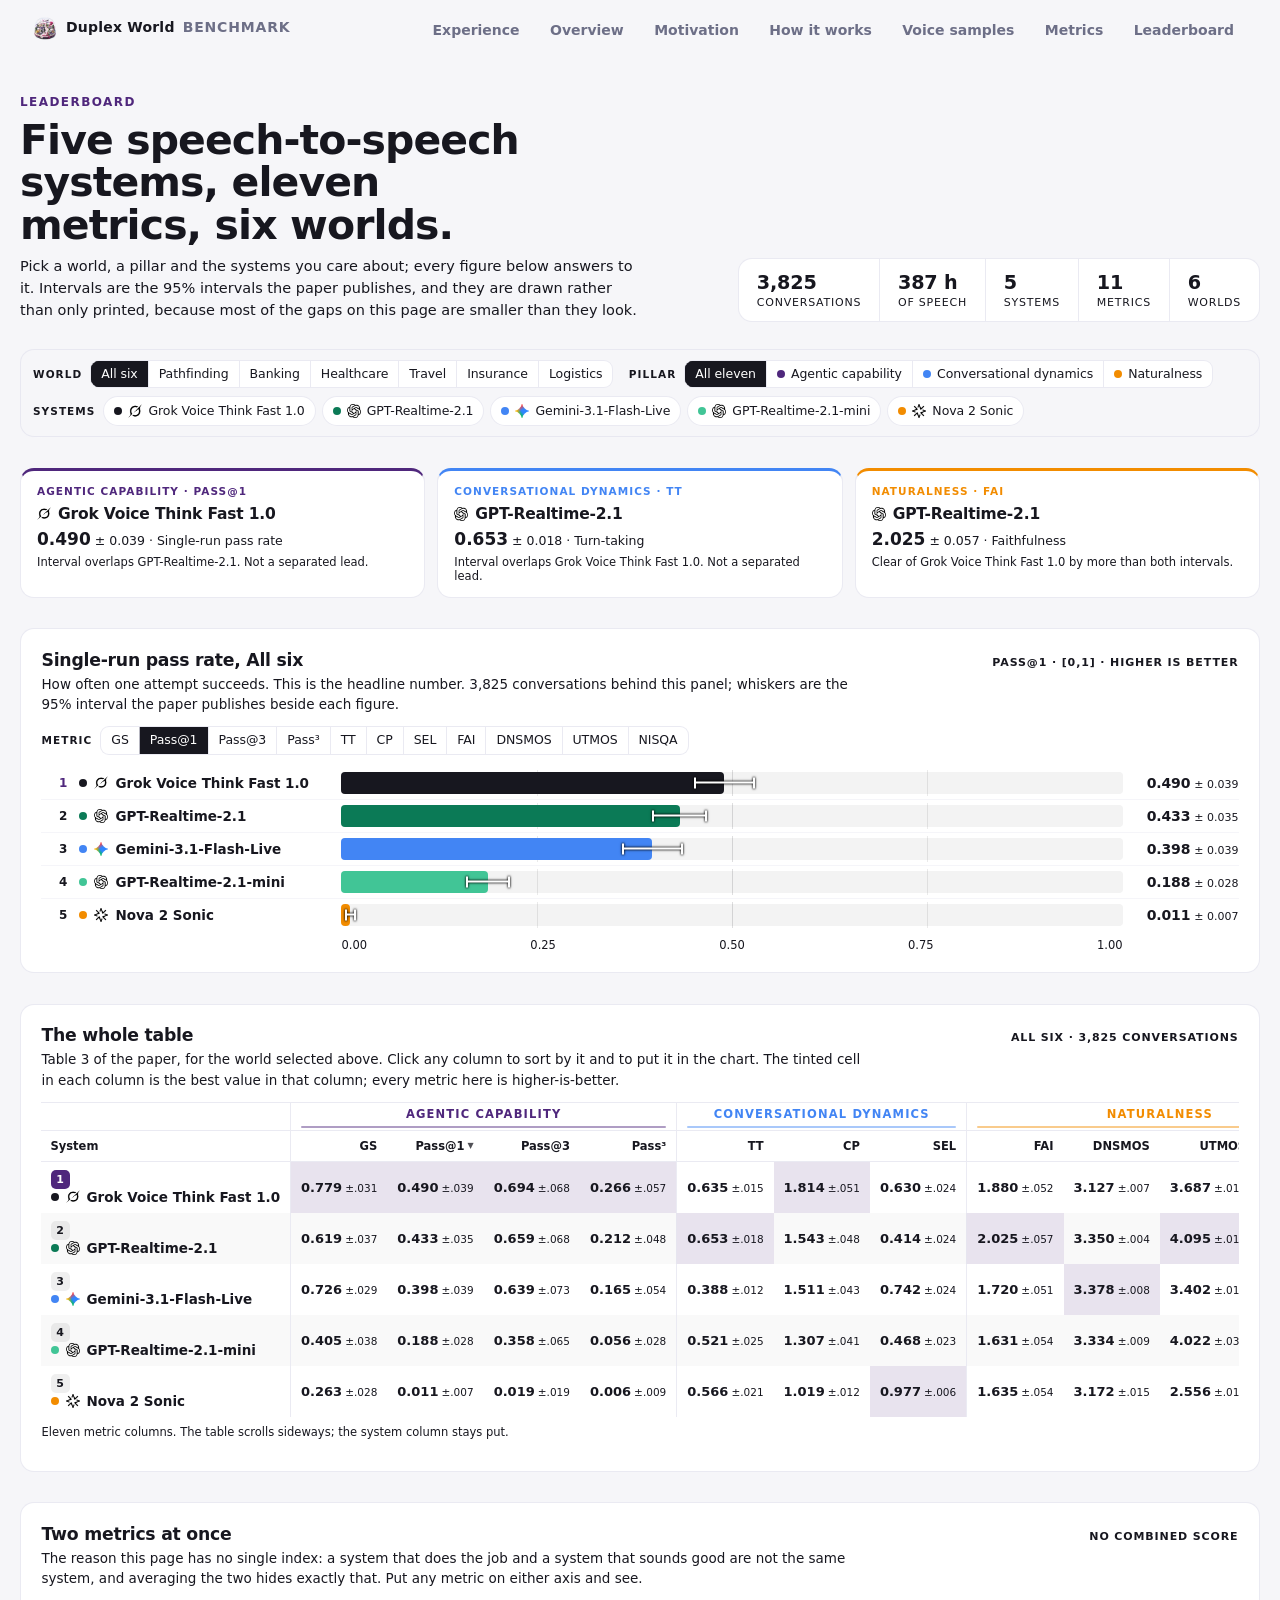
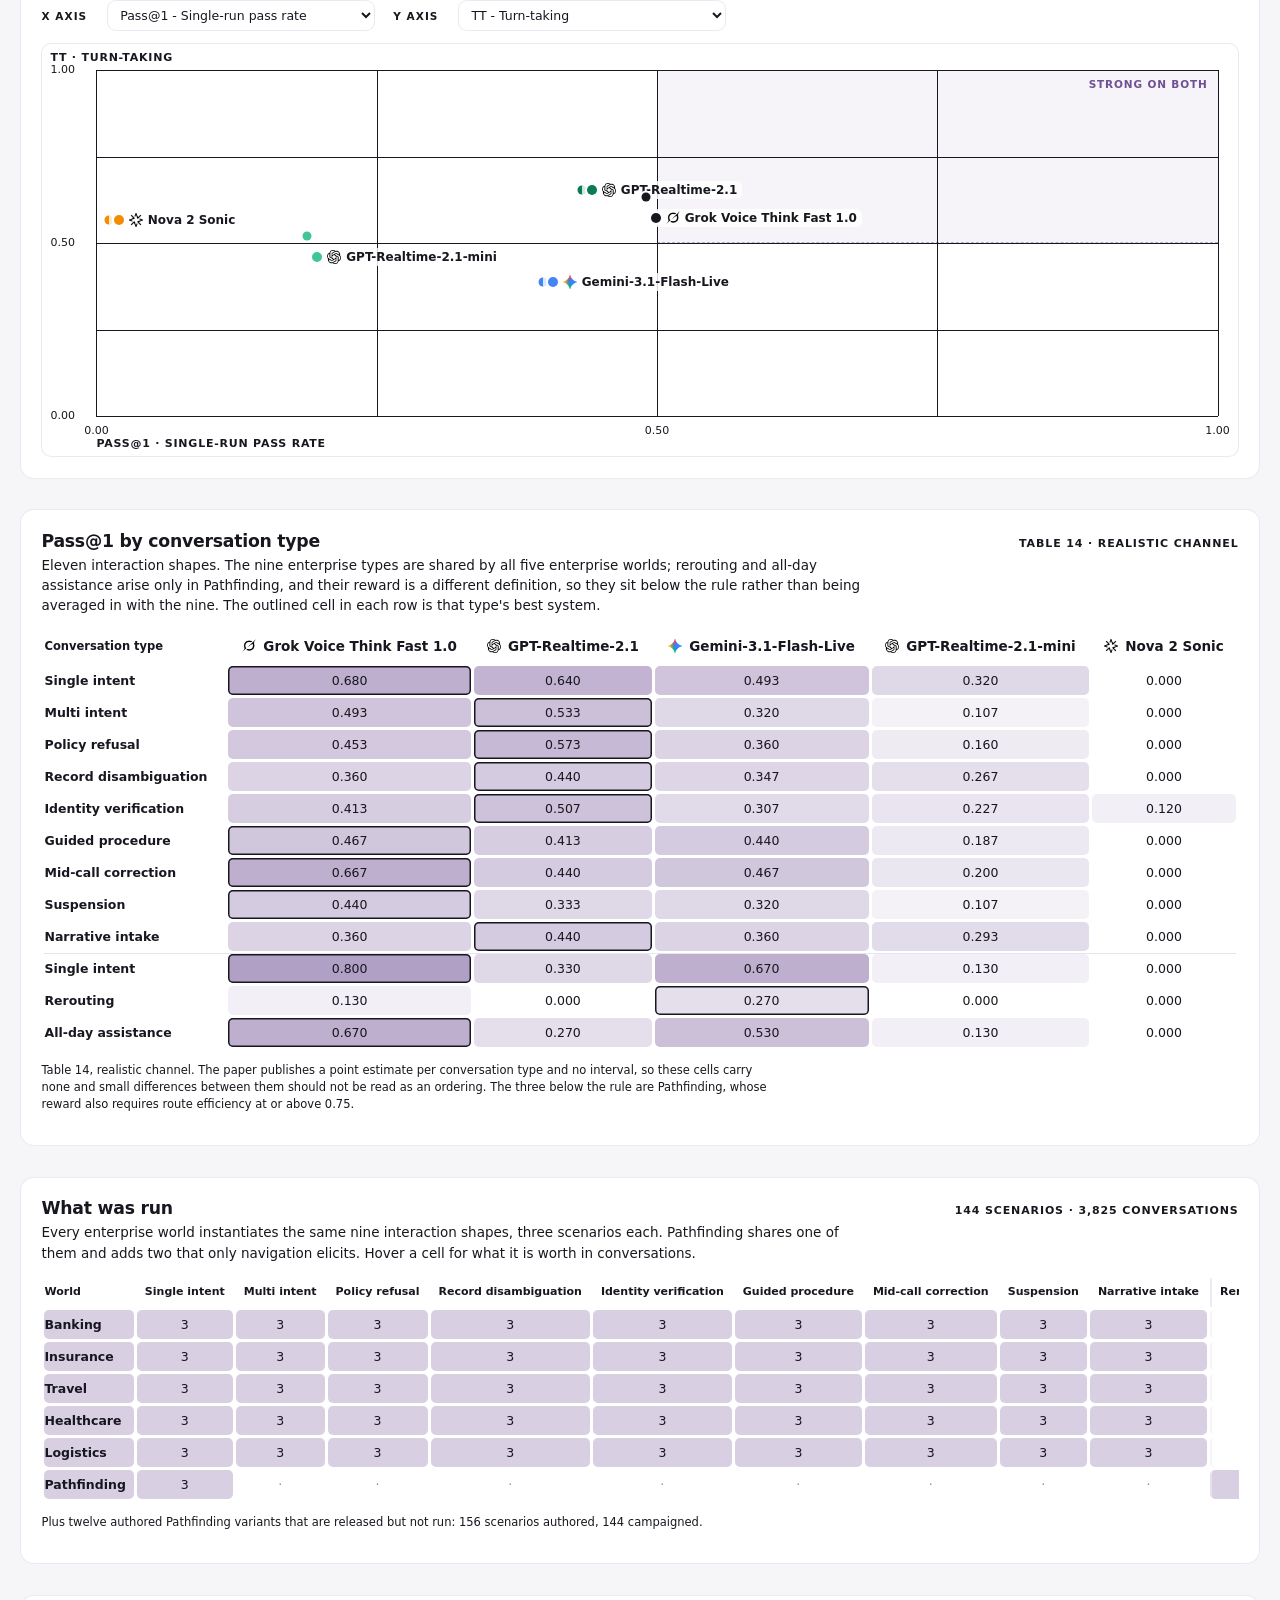
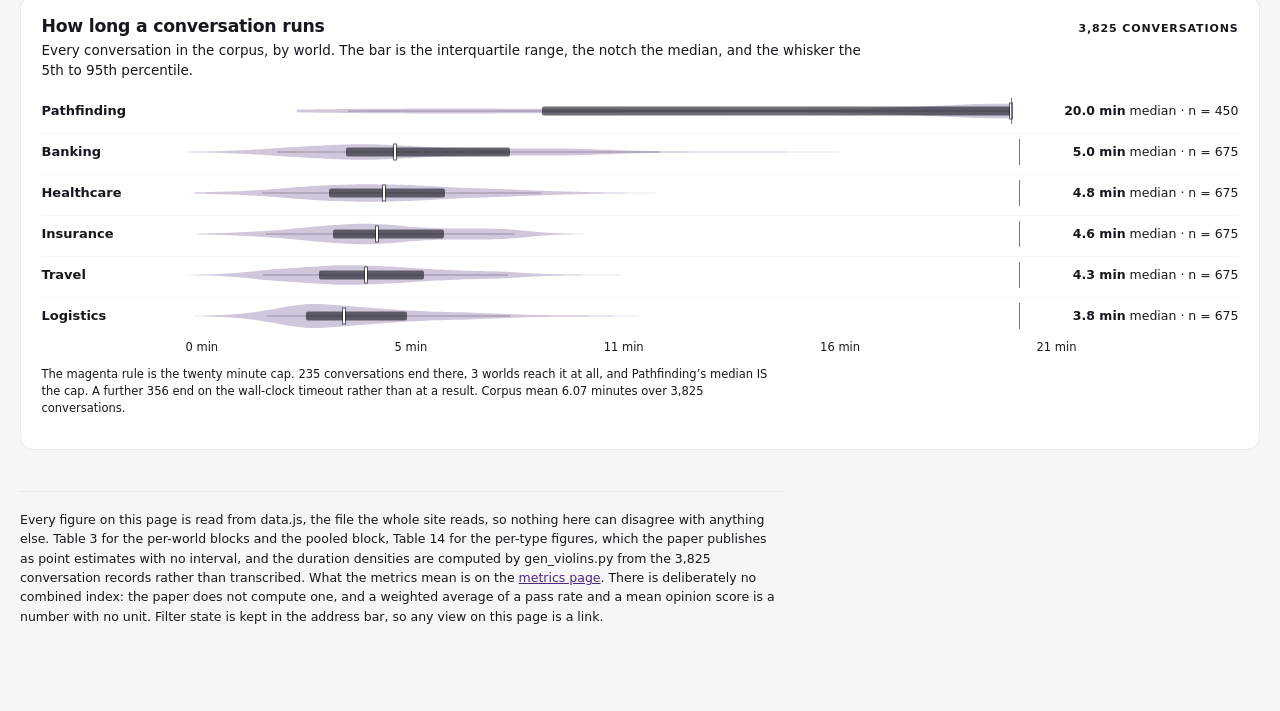
==== commit 7028d8d5: "Fix first load and the phone layout Load  Stream the film instead of fetching it whole before the pa" ====
--- a/leaderboard.html
+++ b/leaderboard.html
@@ -321,6 +321,20 @@
 @media (max-width: 1040px) {
   .lb-mast { grid-template-columns: minmax(0, 1fr); }
   .lb-stats { overflow-x: auto; }
+  /* The strip already scrolls, but the cells were still flex items with nothing stopping
+     them shrinking, so at 390px they compressed under each other instead: "Conversations"
+     printed through "387" and "of speech" wrapped onto its own line. They keep their own
+     width and the strip scrolls, which is what the overflow rule above was for. */
+  .lb-stat { flex: none; }
+
+  /* The segmented controls carry `overflow: hidden` so their options clip to the rounded
+     track. At 390px the track is wider than the screen, and hidden overflow with nothing
+     to scroll it is a hard cut: Travel, Insurance and Logistics could not be reached at
+     all, and neither could two of the three pillars. A filter with unreachable options is
+     worse than no filter, so on a narrow screen the track wraps to as many rows as it
+     needs. Every option stays on screen and nothing has to be discovered by swiping. */
+  .lb-seg { flex-wrap: wrap; }
+  .lb-seg .lb-chip { flex: none; }
 }
 @media (max-width: 860px) {
   .lb-row, .lb-axis { grid-template-columns: 20px minmax(96px, 1fr) 2fr minmax(84px, auto); }
@@ -335,7 +349,7 @@
 <a class="fw-skip" href="#lb">Skip to the leaderboard</a>
 
 <header class="topbar" data-nav-host>
-  <a class="wordmark" href="index.html"><img class="wordmark-logo" src="img/hero.webp" alt="">Duplex&nbsp;World <span class="sub">benchmark</span></a>
+  <a class="wordmark" href="index.html"><img class="wordmark-logo" src="img/mark-64.webp" width="22" height="22" fetchpriority="high" decoding="async" alt="">Duplex&nbsp;World <span class="sub">benchmark</span></a>
 <nav class="fw-nav" aria-label="Sections">
   <a class="fw-nav-item" href="index.html">Experience</a>
   <a class="fw-nav-item" href="index.html#overview">Overview</a>
--- a/world.css
+++ b/world.css
@@ -79,10 +79,33 @@
      15px - at 430px that put the film at x = -7 with both edges clipped by the stage. */
   --sbw:    0px;
   --vw:     calc(100vw - var(--sbw));
+
+  /* A viewport height that does NOT move when a phone's URL bar collapses.
+     -----------------------------------------------------------------------------------
+     `vh` is the LARGE viewport: it is measured with the toolbar hidden and it re-evaluates
+     the instant the browser changes the visible height. flight.js already refuses to relay
+     out on a height-only resize ("that is just the URL bar, and relaying out on it makes
+     the page jump under the reader's thumb") - but the stylesheet had no such guard, so the
+     two disagreed. Measured mid-scroll on a 390px phone, at one scroll position and one
+     film time: the copy column jumped 79px down and the stage grew 180px while the film
+     did not move at all. That tear is the jitter.
+
+     `svh` is the SMALL viewport, the height with the toolbar showing, and it is defined not
+     to change while the toolbar animates. On any browser without a collapsing toolbar - so
+     every desktop - 1svh is exactly 1vh, which is why nothing on a PC can shift. */
+  --svh: 1vh;
+
   --film:   min(60vh, calc(100vh - 320px));
   --film-w: min(var(--vw), calc(var(--film) * 16 / 9));
   --film-h: min(var(--film), calc(var(--vw) * 9 / 16));
   color-scheme: light;
+}
+
+/* The upgrade, kept OUTSIDE :root so it cannot truncate the block. Anything older than
+   Safari 15.4 or Chrome 108 skips this and keeps the 1vh fallback above, which is the
+   behaviour those browsers already had. */
+@supports (height: 1svh) {
+  :root { --svh: 1svh; }
 }
 
 * { box-sizing: border-box; }
@@ -94,6 +117,20 @@
 html { scroll-behavior: smooth; }
 
 @media (prefers-reduced-motion: reduce) { html { scroll-behavior: auto; } }
+
+/* The bar is FIXED, and nothing reserved its height. So an anchor jump, a find-in-page
+   match, a tab landing and the browser's own scroll restoration all put their target
+   underneath it: 64px lost on a laptop, 79px on a phone, where the nav takes a second
+   row. Measured, it cut a world heading in half on results.html and put the first table
+   row behind the nav on leaderboard.html, which alone has 21 in-page anchors.
+
+   One reservation, tracked to the two heights the bar actually has, so a jump can never
+   land behind it. This is a keyboard fix as much as a phone one: focus scrolling obeys
+   the same property. */
+:root { --topbar-h: 64px; }
+html { scroll-padding-top: calc(var(--topbar-h) + 12px); }
+/* Below 1041 the bar wraps to two rows: wordmark, then the section nav. */
+@media (max-width: 1040px) { :root { --topbar-h: 80px; } }
 
 body {
   margin: 0;
@@ -279,6 +316,10 @@
 
 /* The decoder gave up. Retire the element outright rather than leave a dead poster sitting
    over the computed-camera fallback that has just taken its place. */
+/* The freeze frame held over the film while the streamed source is swapped for the Blob.
+   It carries .fw-video so it lands in exactly the film's box, and it must NOT inherit the
+   film's size transition: it lives for two frames and would animate in from nothing. */
+.fw-video-shot { transition: none !important; }
 .fw-video-dead .fw-video { display: none; }
 .fw-has-video .fw-hero,
 .fw-has-video .fw-sky { display: none; }
@@ -939,7 +980,7 @@
 /* ------------------------------------------------------------------ mobile */
 
 @media (max-width: 900px) {
-  :root { --film: min(46vh, calc(100vh - 300px)); }
+  :root { --film: min(calc(var(--svh) * 46), calc(calc(var(--svh) * 100) - 300px)); }
   /* On a phone the copy is the full width of the window, so the index cannot stay in a side
      margin that no longer exists - at 430px it sat at z-index 8 directly over the copy's
      right-hand words. Index and rail share one strip between the film and the copy instead,
@@ -1381,6 +1422,31 @@
 .fw-nav-item:hover { color: var(--ink); }
 .fw-nav-item.is-on { color: var(--ink); background: rgba(14, 16, 41, .07); }
 .fw-nav-item:focus-visible { outline: 2px solid var(--magenta); outline-offset: 1px; }
+
+/* On a 390px phone this bar is 699px of links inside a 390px box. It scrolls sideways,
+   and it has to: hiding the tail behind a menu was tried and it costs a tap to reach any
+   page at all. But the scrollbar is deliberately hidden, so three of seven destinations
+   simply looked absent, and a reader who never swipes the bar never learns they exist.
+
+   A fade at the live edge is the whole cue: it says the row continues without spending a
+   row on a control. The trailing padding is what makes it honest - scrolled to the end,
+   the faded strip sits over empty space rather than over the last word, so the bar reads
+   as finished rather than as cut off. Snapping stops items from parking half visible. */
+@media (max-width: 1040px) {
+  /* Scoped to the bar so it outranks the phone rule in alt-split.css, which loads after
+     this file and sets the nav's padding shorthand: at equal specificity that shorthand
+     was resetting the trailing strip back to 12px and the fade landed on the last word. */
+  .topbar .fw-nav {
+    scroll-snap-type: x proximity;
+    /* Without this a sideways flick that runs out of nav carries on into the page
+       behind it, and on iOS it can trigger the back gesture. */
+    overscroll-behavior-x: contain;
+    padding-right: 40px;
+    -webkit-mask-image: linear-gradient(90deg, #000 calc(100% - 40px), transparent);
+    mask-image: linear-gradient(90deg, #000 calc(100% - 40px), transparent);
+  }
+  .fw-nav-item { scroll-snap-align: start; }
+}
 
 /* ===========================================================================
    The opening summary
--- a/alt-split.css
+++ b/alt-split.css
@@ -392,7 +392,7 @@
   .fw-shell-split .fw-video {
     top: 0; left: 50%;
     transform: translateX(-50%);
-    width: min(var(--vw), calc(44vh * 16 / 9));
+    width: min(var(--vw), calc(calc(var(--svh) * 44) * 16 / 9));
   }
   .fw-shell-split .fw-copy {
     /* max-width was copy-pasted in from the two-column rule and evaluated to 48vw - gut
@@ -401,7 +401,7 @@
     max-width: none;
     left: 50%; right: auto;
     transform: translateX(-50%);
-    top: 44vh; bottom: 0;
+    top: calc(var(--svh) * 44); bottom: 0;
     width: calc(var(--vw) - 28px);
     align-items: start;
     padding: 16px 0 24px;
@@ -414,7 +414,7 @@
      the index sits at z-index 8 over copy at z-index 6. Both index and rail become
      horizontal strips in the gap between the film and the copy instead. */
   .fw-shell-split .fw-globes {
-    left: 50%; right: auto; top: calc(44vh - 52px);
+    left: 50%; right: auto; top: calc(calc(var(--svh) * 44) - 52px);
     transform: translateX(-50%);
     flex-direction: row;
     align-items: flex-end;
@@ -426,7 +426,7 @@
   /* On the same strip as the index, not below it: at 44vh + 6px the dots landed inside the
      copy column, which starts at 44vh. */
   .fw-shell-split .fw-rail {
-    left: auto; right: 10px; top: calc(44vh - 46px);
+    left: auto; right: 10px; top: calc(calc(var(--svh) * 44) - 46px);
     transform: none;
     flex-direction: row;
     gap: 8px;
@@ -451,11 +451,11 @@
   .fw-shell-split .fw-work-row { grid-template-columns: 4.5ch 1fr 10ch; gap: 8px; }
   .fw-shell-split .fw-grp-name { font-size: 14px; }
   .fw-shell-split[data-block="summary"] .fw-copy,
-  .fw-shell-split[data-block="runs"] .fw-copy { top: 26vh; }
+  .fw-shell-split[data-block="runs"] .fw-copy { top: calc(var(--svh) * 26); }
   .fw-shell-split[data-block="summary"] .fw-video,
   .fw-shell-split[data-block="summary"] .fw-hero,
   .fw-shell-split[data-block="runs"] .fw-art {
-    width: min(var(--vw), calc(25vh * 16 / 9));
+    width: min(var(--vw), calc(calc(var(--svh) * 25) * 16 / 9));
   }
   .fw-shell-split[data-block="runs"] .fw-art { left: 50%; top: 0; }
   /* The section bar is the page's navigation on a phone, so it stays - wrapped, scrolling
@@ -477,14 +477,14 @@
      the front matter and the world stops are text, and giving nearly half the screen to a
      decorative mark left the abstract 304px past the bottom of its column. So the picture
      yields to the reading on exactly the stops where the reading is the point. */
-  .fw-shell-split[data-stage="logo"] .fw-copy { top: clamp(132px, 19vh, 190px); }
-  .fw-shell-split[data-stage="mark"] .fw-copy { top: clamp(150px, 22vh, 220px); }
+  .fw-shell-split[data-stage="logo"] .fw-copy { top: clamp(132px, calc(var(--svh) * 19), 190px); }
+  .fw-shell-split[data-stage="mark"] .fw-copy { top: clamp(150px, calc(var(--svh) * 22), 220px); }
   .fw-shell-split[data-stage="logo"] .fw-logo,
   .fw-shell-split[data-stage="mark"] .fw-mark { --logo-lg: 30vw; }
   .fw-shell-split[data-stage="mark"] .fw-mark {
     inset: 0 0 auto 0;
     width: auto;
-    height: clamp(140px, 21vh, 210px);
+    height: clamp(140px, calc(var(--svh) * 21), 210px);
     flex-direction: row;
     gap: 12px;
     text-align: left;
@@ -502,17 +502,17 @@
   /* The walks stop is the one place on a phone where the picture on the left is the LEAST
      valuable thing on screen: the maps are also pictures, they are the evidence, and there
      are six of them. So the film gives up most of its band here and nowhere else. */
-  .fw-shell-split[data-block="maps"] .fw-video { width: min(var(--vw), calc(26vh * 16 / 9)); }
-  .fw-shell-split[data-block="maps"] .fw-copy { top: 27vh; }
-  .fw-shell-split[data-block="maps"] .fw-globes { top: calc(26vh - 44px); }
-  .fw-shell-split[data-block="maps"] .fw-rail { top: calc(26vh - 40px); }
+  .fw-shell-split[data-block="maps"] .fw-video { width: min(var(--vw), calc(calc(var(--svh) * 26) * 16 / 9)); }
+  .fw-shell-split[data-block="maps"] .fw-copy { top: calc(var(--svh) * 27); }
+  .fw-shell-split[data-block="maps"] .fw-globes { top: calc(calc(var(--svh) * 26) - 44px); }
+  .fw-shell-split[data-block="maps"] .fw-rail { top: calc(calc(var(--svh) * 26) - 40px); }
   .fw-shell-split[data-block="maps"] .fw-body { font-size: 14px; line-height: 1.5; }
   /* A five-row chart plus its caption is taller than a paragraph, by about the height of
      the chart. Same trade, smaller. */
-  .fw-shell-split[data-block="bars"] .fw-video { width: min(var(--vw), calc(36vh * 16 / 9)); }
-  .fw-shell-split[data-block="bars"] .fw-copy { top: 37vh; }
-  .fw-shell-split[data-block="bars"] .fw-globes { top: calc(36vh - 44px); }
-  .fw-shell-split[data-block="bars"] .fw-rail { top: calc(36vh - 40px); }
+  .fw-shell-split[data-block="bars"] .fw-video { width: min(var(--vw), calc(calc(var(--svh) * 36) * 16 / 9)); }
+  .fw-shell-split[data-block="bars"] .fw-copy { top: calc(var(--svh) * 37); }
+  .fw-shell-split[data-block="bars"] .fw-globes { top: calc(calc(var(--svh) * 36) - 44px); }
+  .fw-shell-split[data-block="bars"] .fw-rail { top: calc(calc(var(--svh) * 36) - 40px); }
   /* Nineteen characters of label is four of the twenty-six available at 430. */
   .fw-shell-split .fw-bar-row { grid-template-columns: minmax(0, 11ch) 1fr auto; gap: 8px; }
   .fw-shell-split .fw-bars-axis { margin-left: calc(11ch + 8px); }
@@ -522,7 +522,7 @@
 
   /* Two across rather than three: at 430 a third of the width is 130px of map. */
   .fw-shell-split .fw-maps {
-    --map-tall: clamp(200px, 34vh, 300px);
+    --map-tall: clamp(200px, calc(var(--svh) * 34), 300px);
     --map-h: calc((var(--map-tall) - 9px) / 2);
   }
   .fw-shell-split[data-step="2"] .fw-maps,
@@ -636,7 +636,7 @@
   /* The mark is the middle cell of a three by three that no longer exists. Stacked, it
      is just the biggest tile, so it keeps its own aspect rather than a grid row. */
   .fw-open-cell.is-mark { padding: 0; }
-  .fw-open-mark { max-height: 46vh; width: auto; margin: 0 auto; }
+  .fw-open-mark { max-height: calc(var(--svh) * 46); width: auto; margin: 0 auto; }
   .fw-open-worlds { grid-template-columns: repeat(2, minmax(0, 1fr)); }
 
   /* The three plots. Rotated names need vertical room a stacked tile does not have to
@@ -694,12 +694,25 @@
     text-align: left;
     max-width: calc(100vw - 28px);
   }
-  /* The panel clears the stage and the plate rather than starting at the fold. */
-  /* Measured, not guessed: at 390x844 the stage runs 74-280, the plate 305-453 and the
-     panel box begins at 387, so 80px of padding starts the evidence at 467 - just clear
-     of the plate. The old expression assumed the panel began at the top of the screen and
-     opened a 249px hole between the world's name and its numbers. */
-  .fw-shell-split .fw-panel { padding-top: calc(86px + min(94vw, 520px) * 0.60); }
+  /* The panel starts just under the FILM, because on these stops the film is the only
+     thing above it.
+
+     The rule here used to reserve calc(86px + min(94vw,520px) * 0.60), which is 306px at
+     390 wide, to clear the world NAME PLATE. Two things were wrong with that. The plate is
+     only drawn on a world stop, and swept across every stop of every shipped page at 390
+     the plate is never drawn at all - so the clearance was reserving a screen of space for
+     something that is not there. And the constant was calibrated at 390x844, the height
+     with the URL bar hidden, while a phone actually opens at 390x664.
+
+     Measured at 390x664 before this change: the film ends at y298, the panel box already
+     begins at y308, and 306px of padding put the first line of type at y614 in a 664px
+     screen. Half the screen was empty white between the picture and the words, and the
+     headline then fell off the bottom edge. That is the "graphics and text do not line up
+     one below the other" report exactly. */
+  .fw-shell-split .fw-panel { padding-top: 12px; }
+  /* A world stop is the one that DOES draw the plate, between the film and the evidence,
+     so it keeps the full clearance it was written for. */
+  .fw-shell-split[data-block="table"] .fw-panel { padding-top: calc(86px + min(94vw, 520px) * 0.60); }
   .fw-shell-split[data-block="out"] .fw-panel { padding-top: 24px; }
   /* A BAND has no stage to clear, so it starts under the header. It was still reserving
      306px for a film that is not there - a screen of empty page above every world. */
@@ -764,7 +777,7 @@
   .fw-runs, .fw-maps { grid-template-columns: 1fr !important; }
   .fw-shell-split[data-block="band"] .fw-cards,
   .fw-cards { grid-template-columns: 1fr !important; }
-  .fw-shell-split[data-block="band"] .fw-maps { --map-h: clamp(210px, 34vh, 300px); }
+  .fw-shell-split[data-block="band"] .fw-maps { --map-h: clamp(210px, calc(var(--svh) * 34), 300px); }
   /* The copy column's top padding is set twice at the same specificity, 71 lines apart,
      and the later one wins - which put back the 96px gap the phone rule exists to close. */
   .fw-shell-split[data-block="band"] .fw-copy { padding-top: 0 !important; }
